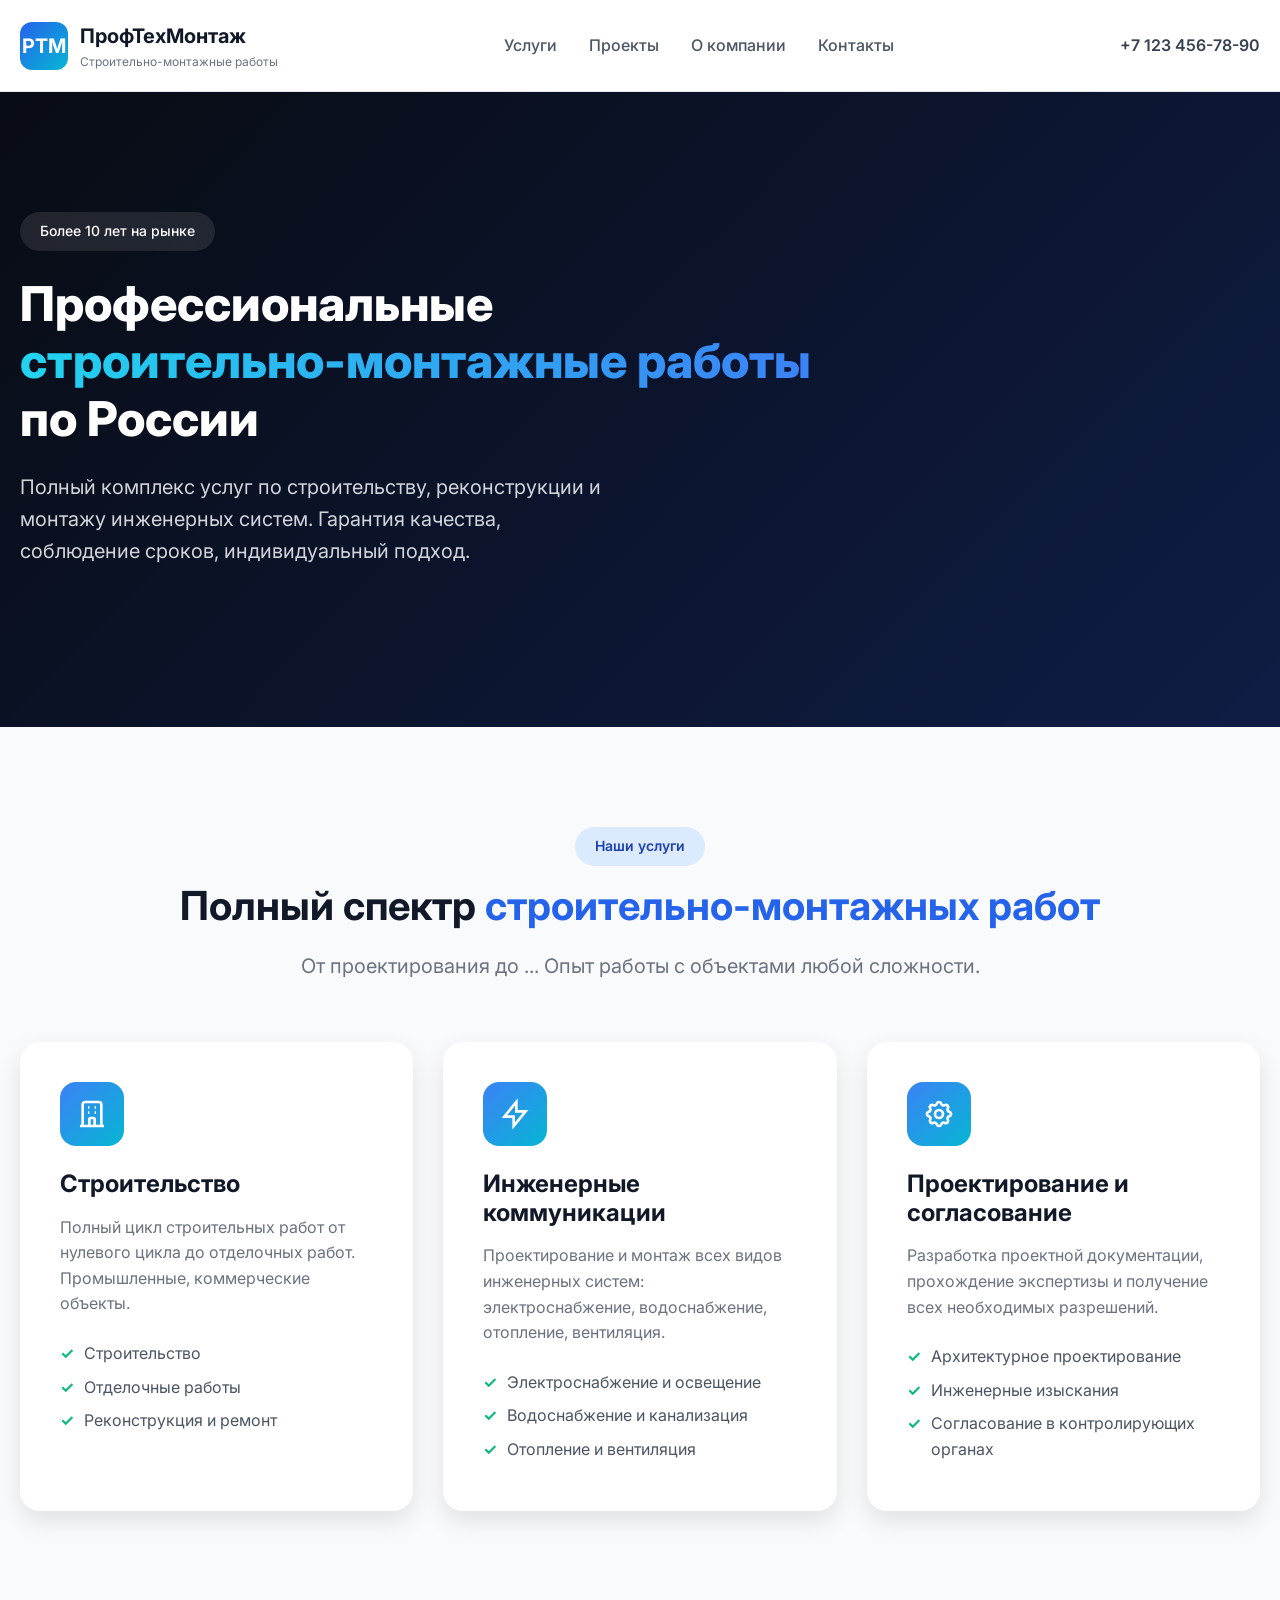
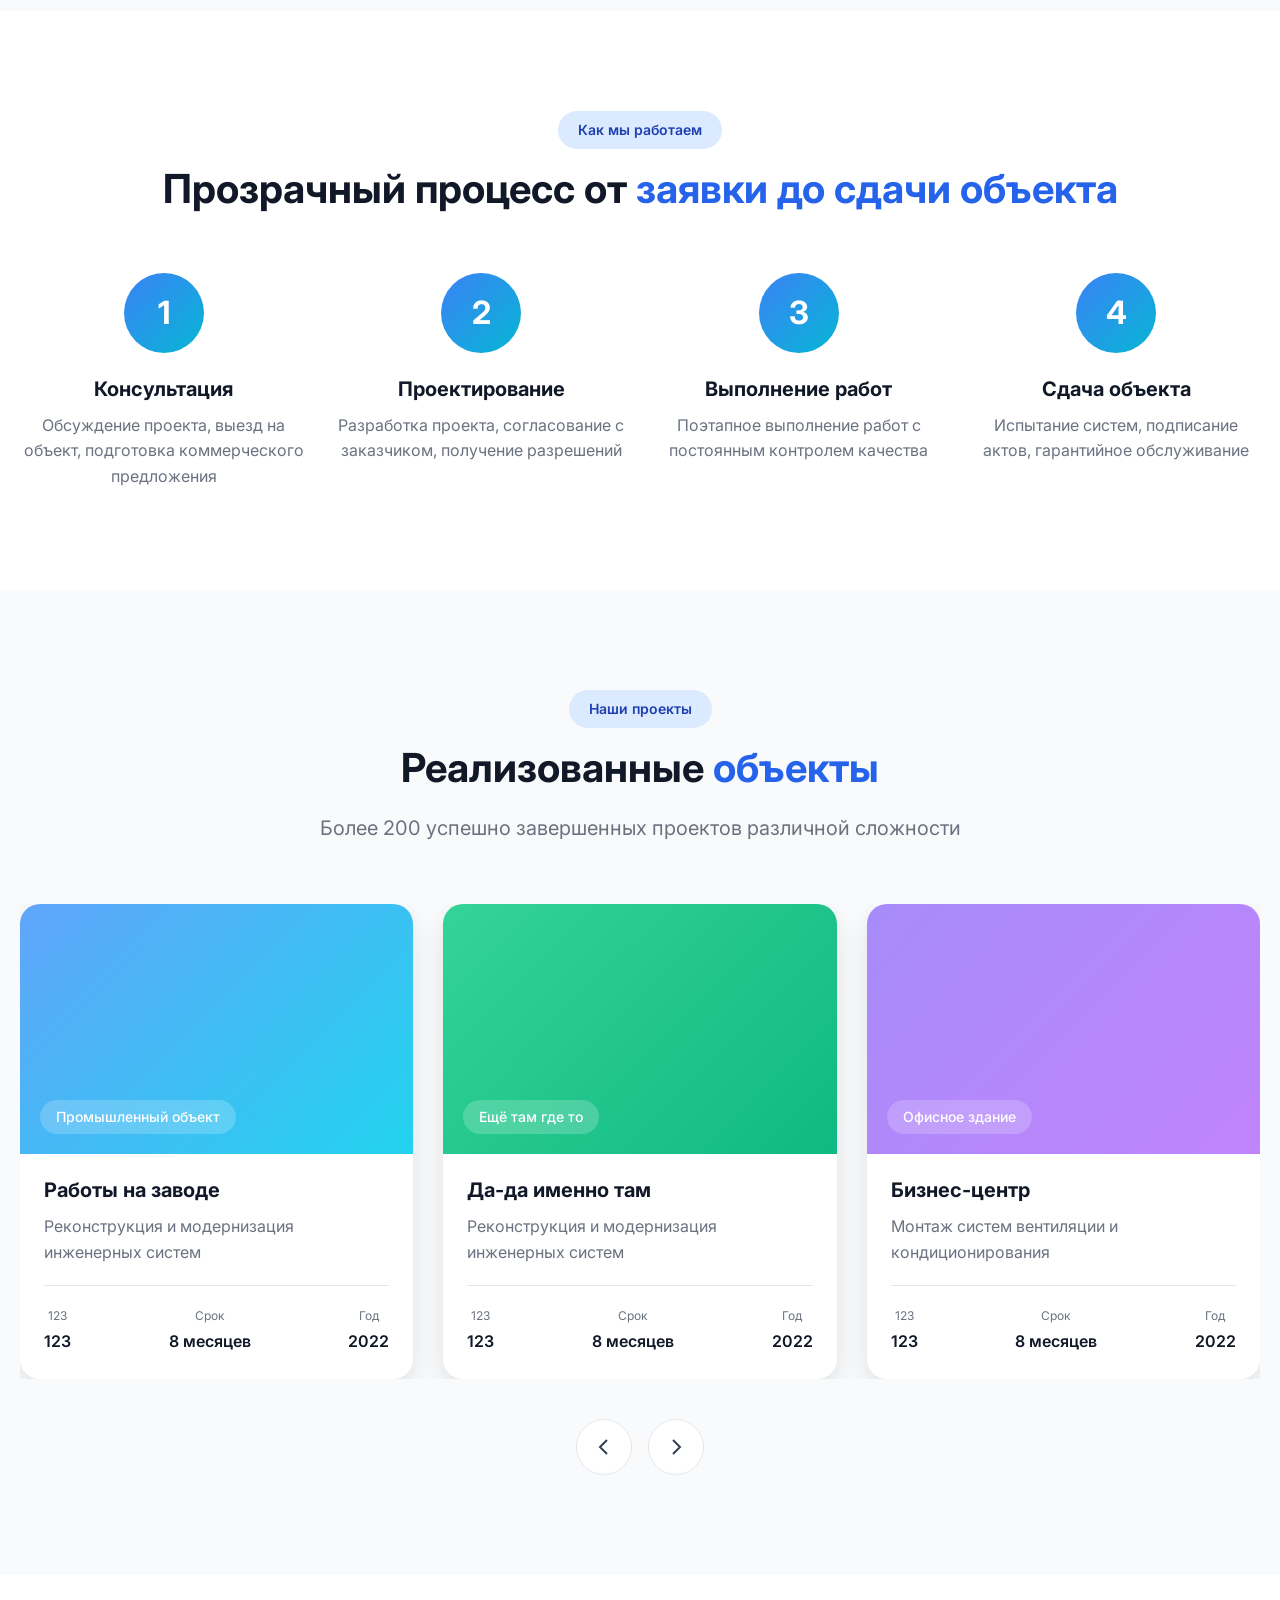
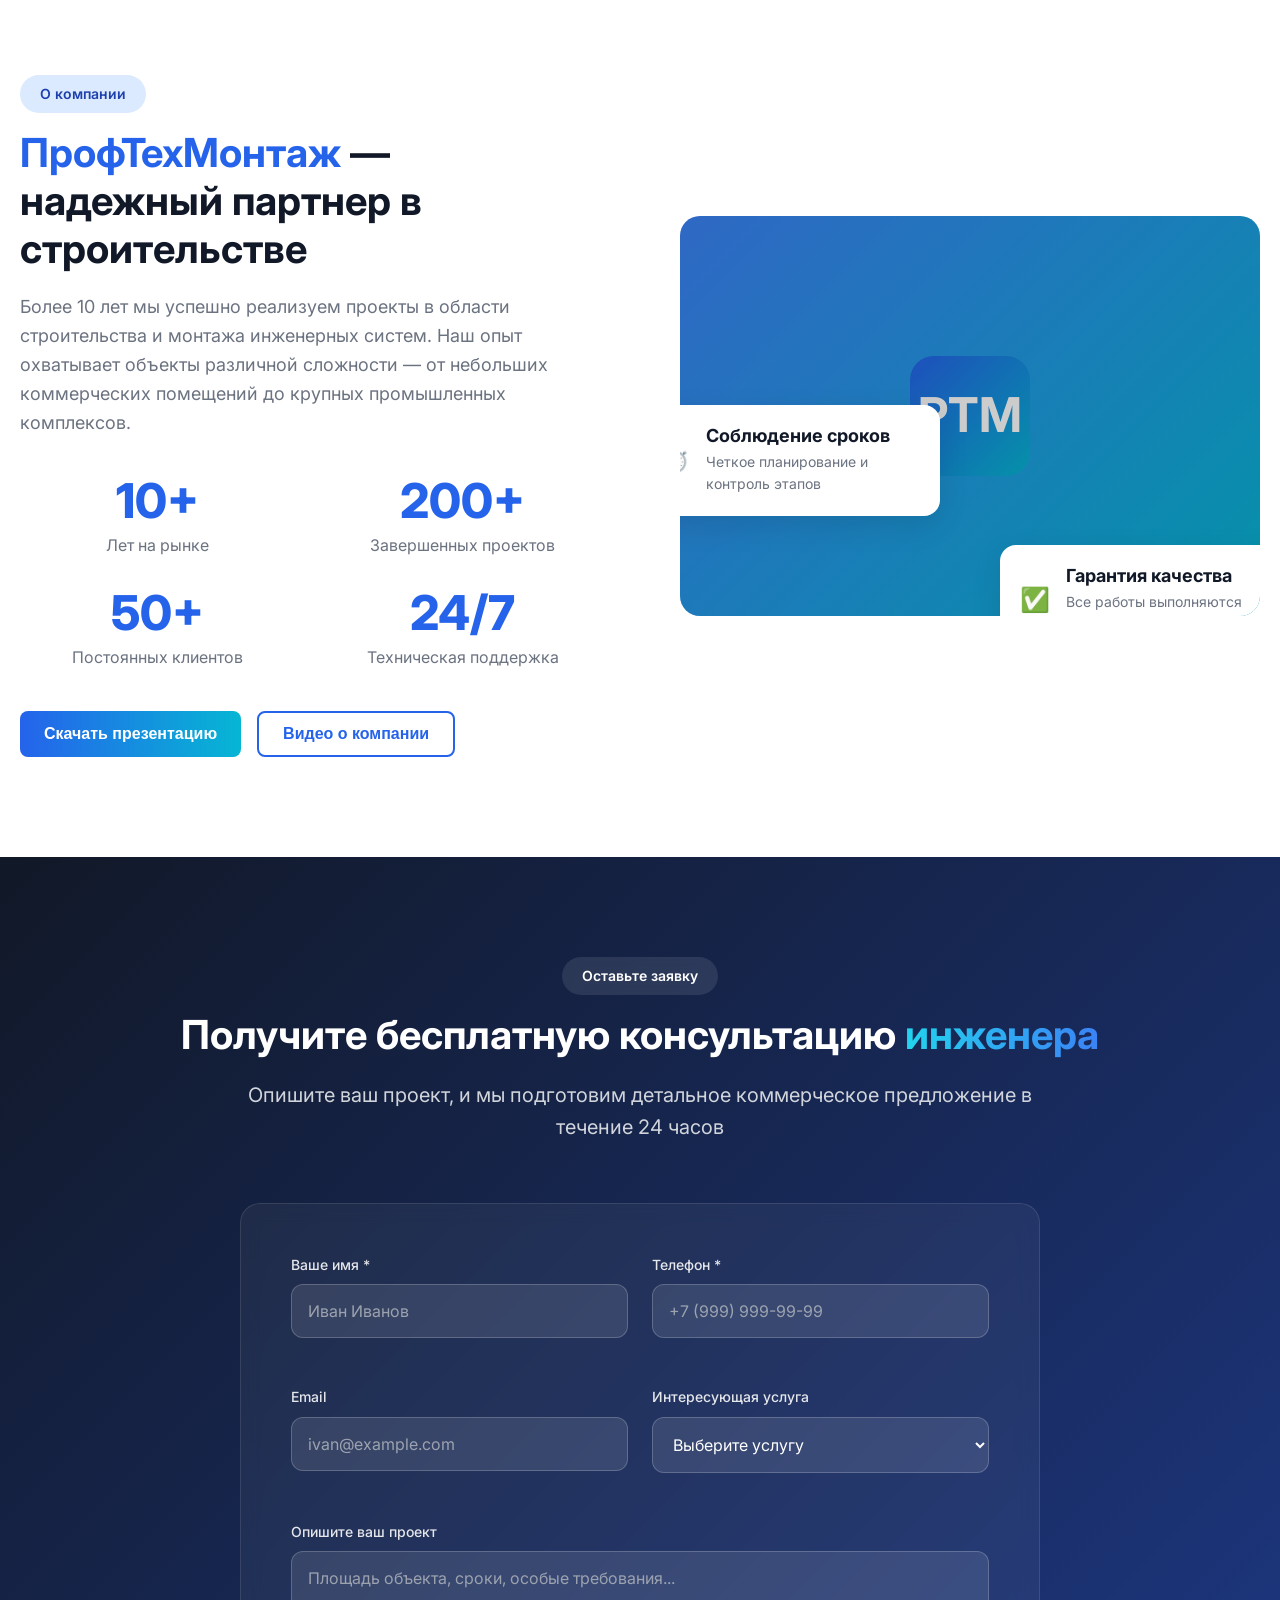
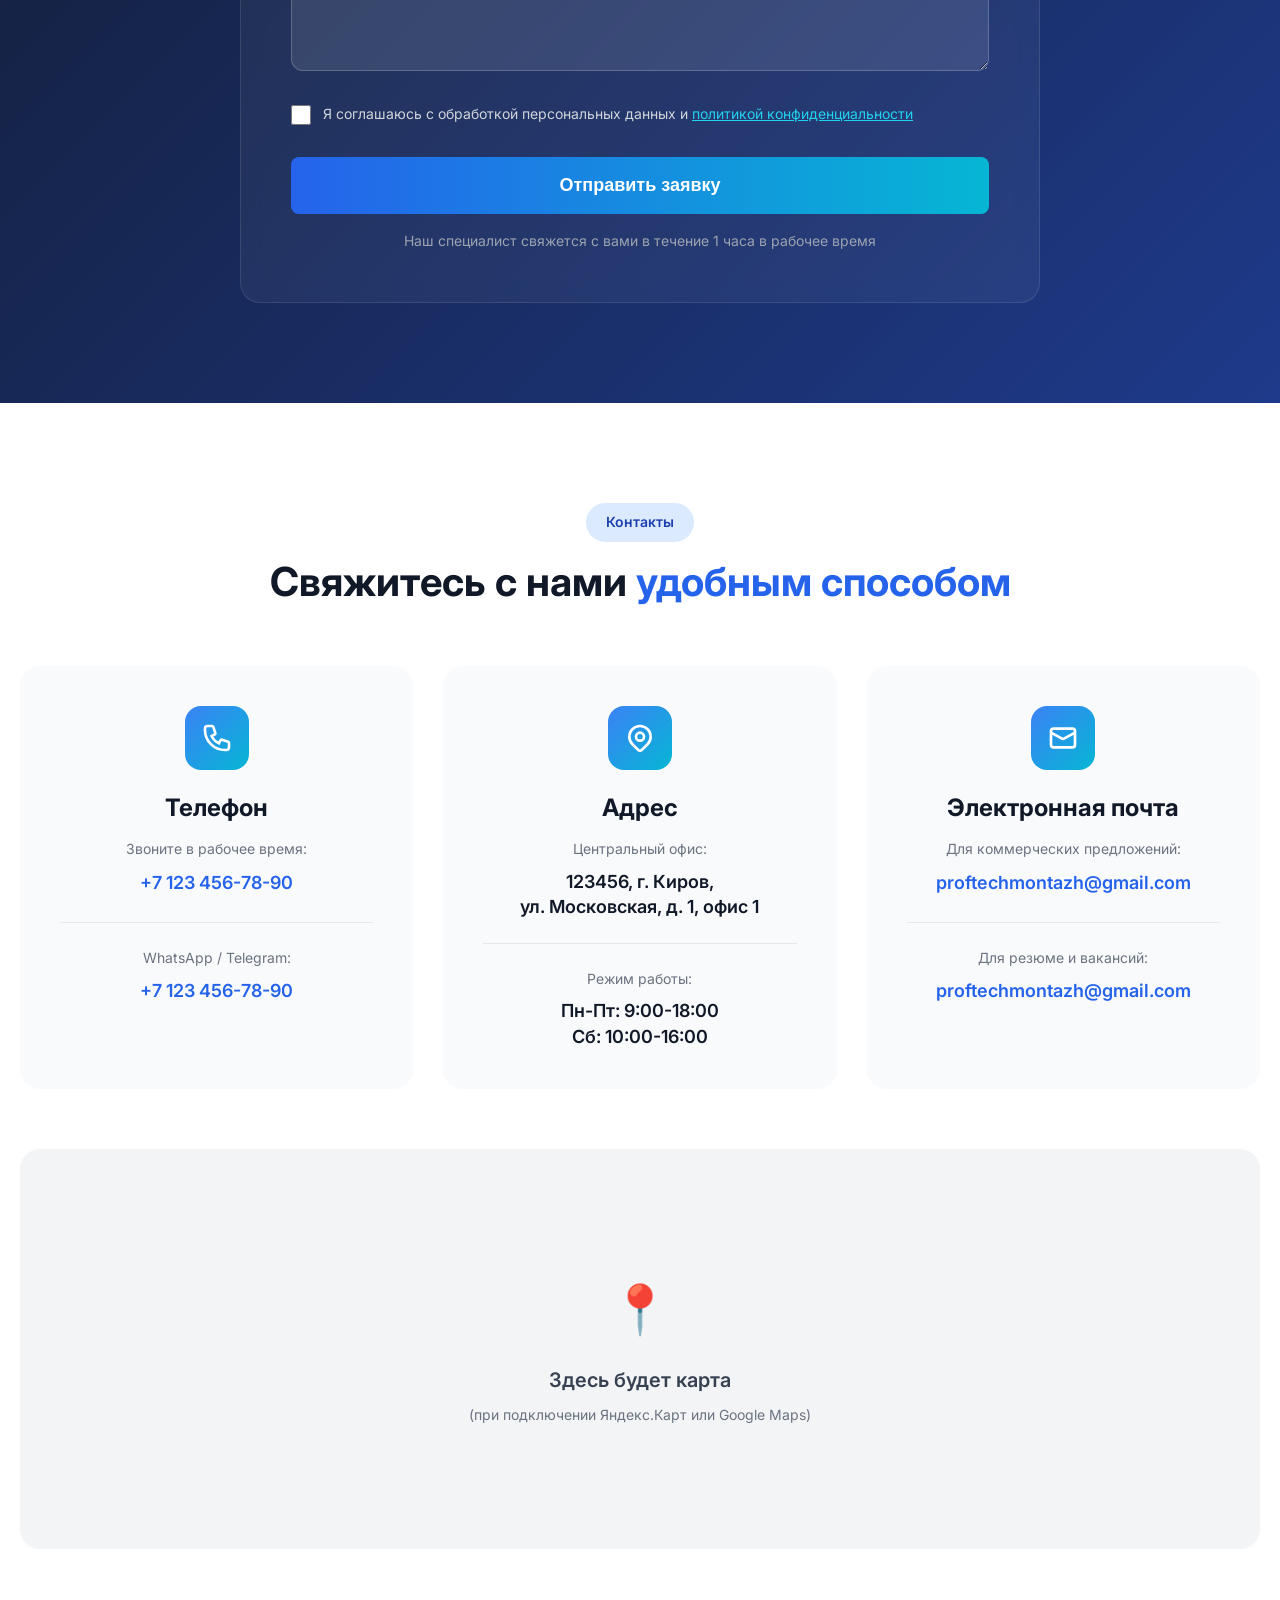
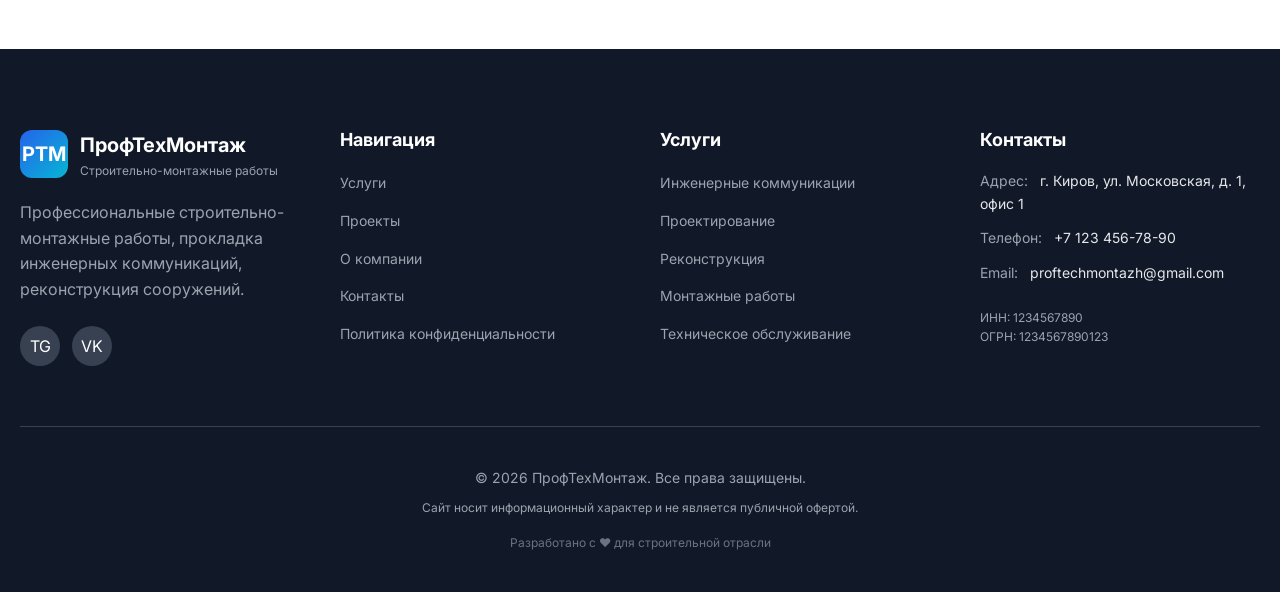
==== index.html @ 85b1b7a3 "Update index.html logo image add" ====
<!DOCTYPE html>
<html lang="ru">
<head>
    <meta charset="UTF-8">
    <meta name="viewport" content="width=device-width, initial-scale=1.0">
    
    <!-- SEO Мета-теги -->
    <title>ПрофТехМонтаж — Строительно-монтажные работы в Кирове | PTM</title>
    <meta name="description" content="ПрофТехМонтаж — профессиональные строительно-монтажные работы, прокладка инженерных коммуникаций, реконструкция зданий. Более 10 лет опыта. Звоните: +7 (495) 123-45-67">
    <meta name="keywords" content="строительство, монтаж, инженерные системы, ремонт, реконструкция, прокладка коммуникаций, ПрофТехМонтаж, PTM">
    <meta name="author" content="ПрофТехМонтаж">
    <meta name="robots" content="index, follow">
    
    <!-- Open Graph (потом добавим) -->
    <!-- <meta property="og:title" content="..."> -->
    
    <!-- Стили и шрифты -->
    <link rel="stylesheet" href="style.css">
    <link rel="preconnect" href="https://fonts.googleapis.com">
    <link rel="preconnect" href="https://fonts.gstatic.com" crossorigin>
    <link href="https://fonts.googleapis.com/css2?family=Inter:wght@300;400;500;600;700;800;900&display=swap" rel="stylesheet">
</head>
<body>
    <!-- ШАПКА САЙТА -->
    <header class="header">
        <div class="container">
            <div class="header-content">
                <a href="#" class="logo">
                    <div class="logo-icon">PTM</div>
                    <div class="logo-text">
                        <div class="logo-title">ПрофТехМонтаж</div>
                        <div class="logo-subtitle">Строительно-монтажные работы</div>
                    </div>
                </a>
                
                <!-- Основная навигация -->
                <nav class="main-nav">
                    <a href="#services" class="nav-link">Услуги</a>
                    <a href="#projects" class="nav-link">Проекты</a>
                    <a href="#about" class="nav-link">О компании</a>
                    <a href="#contacts" class="nav-link">Контакты</a>
                </nav>
                
                <!-- Контакты и кнопка -->
                <div class="header-contacts">
                    <a href="tel:+74951234567" class="phone-link">
                        <span class="phone-number">+7 123 456-78-90</span>
                    </a>
                </div>
                
                <!-- Кнопка мобильного меню -->
                <button class="mobile-menu-toggle" id="mobileMenuToggle">
                    <span></span>
                    <span></span>
                    <span></span>
                </button>
            </div>
            
            <!-- Мобильное меню (скрыто по умолчанию) -->
            <div class="mobile-menu" id="mobileMenu">
                <a href="#services" class="mobile-nav-link">Услуги</a>
                <a href="#projects" class="mobile-nav-link">Проекты</a>
                <a href="#about" class="mobile-nav-link">О компании</a>
                <a href="#contacts" class="mobile-nav-link">Контакты</a>
                <a href="tel:+74951234567" class="mobile-phone-link">+7 123 456-78-90</a>
            </div>
        </div>
    </header>

    <!-- ГЛАВНЫЙ БАННЕР (Герой) -->
    <section class="hero-section">
        <div class="container">
            <div class="hero-content">
                <div class="hero-badge">Более 10 лет на рынке</div>
                <h1 class="hero-title">
                    Профессиональные
                    <span class="text-gradient">строительно-монтажные работы</span>
                    по России
                </h1>
                <p class="hero-description">
                    Полный комплекс услуг по строительству, реконструкции и монтажу инженерных систем. 
                    Гарантия качества, соблюдение сроков, индивидуальный подход.
                </p>
<!--  
                <div class="hero-buttons">
                    <button class="btn btn-primary btn-large">Рассчитать стоимость</button>
                    <button class="btn btn-secondary btn-large">Смотреть проекты</button>
                </div>
-->
            </div>
        </div>
        <div class="hero-overlay"></div>
    </section>

    <!-- СЕКЦИЯ УСЛУГ -->
    <section class="services-section" id="services">
        <div class="container">
            <div class="section-header">
                <div class="section-badge">Наши услуги</div>
                <h2 class="section-title">
                    Полный спектр
                    <span class="text-blue">строительно-монтажных работ</span>
                </h2>
                <p class="section-description">
                    От проектирования до ... Опыт работы с объектами любой сложности.
                </p>
            </div>
            
            <div class="services-grid">
                <!-- Услуга 1 -->
                <div class="service-card">
                    <div class="service-icon">
                        <!-- Иконка -->
                        <svg width="32" height="32" viewBox="0 0 24 24" fill="none" stroke="currentColor" stroke-width="2">
                            <path d="M19 21V5a2 2 0 00-2-2H7a2 2 0 00-2 2v16m14 0h2m-2 0h-5m-9 0H3m2 0h5M9 7h1m-1 4h1m4-4h1m-1 4h1m-5 10v-5a1 1 0 011-1h2a1 1 0 011 1v5m-4 0h4"/>
                        </svg>
                    </div>
                    <h3 class="service-title">Строительство</h3>
                    <p class="service-description">
                        Полный цикл строительных работ от нулевого цикла до отделочных работ. 
                        Промышленные, коммерческие объекты.
                    </p>
                    <ul class="service-features">
                        <li>Строительство</li>
                        <li>Отделочные работы</li>
                        <li>Реконструкция и ремонт</li>
                    </ul>
                </div>
                
                <!-- Услуга 2 -->
                <div class="service-card">
                    <div class="service-icon">
                        <svg width="32" height="32" viewBox="0 0 24 24" fill="none" stroke="currentColor" stroke-width="2">
                            <path d="M13 10V3L4 14h7v7l9-11h-7z"/>
                        </svg>
                    </div>
                    <h3 class="service-title">Инженерные коммуникации</h3>
                    <p class="service-description">
                        Проектирование и монтаж всех видов инженерных систем: электроснабжение, 
                        водоснабжение, отопление, вентиляция.
                    </p>
                    <ul class="service-features">
                        <li>Электроснабжение и освещение</li>
                        <li>Водоснабжение и канализация</li>
                        <li>Отопление и вентиляция</li>
                    </ul>
                </div>
                
                <!-- Услуга 3 -->
                <div class="service-card">
                    <div class="service-icon">
                        <svg width="32" height="32" viewBox="0 0 24 24" fill="none" stroke="currentColor" stroke-width="2">
                            <path d="M10.325 4.317c.426-1.756 2.924-1.756 3.35 0a1.724 1.724 0 002.573 1.066c1.543-.94 3.31.826 2.37 2.37a1.724 1.724 0 001.065 2.572c1.756.426 1.756 2.924 0 3.35a1.724 1.724 0 00-1.066 2.573c.94 1.543-.826 3.31-2.37 2.37a1.724 1.724 0 00-2.572 1.065c-.426 1.756-2.924 1.756-3.35 0a1.724 1.724 0 00-2.573-1.066c-1.543.94-3.31-.826-2.37-2.37a1.724 1.724 0 00-1.065-2.572c-1.756-.426-1.756-2.924 0-3.35a1.724 1.724 0 001.066-2.573c-.94-1.543.826-3.31 2.37-2.37.996.608 2.296.07 2.572-1.065z"/>
                            <path d="M15 12a3 3 0 11-6 0 3 3 0 016 0z"/>
                        </svg>
                    </div>
                    <h3 class="service-title">Проектирование и согласование</h3>
                    <p class="service-description">
                        Разработка проектной документации, прохождение экспертизы и получение 
                        всех необходимых разрешений.
                    </p>
                    <ul class="service-features">
                        <li>Архитектурное проектирование</li>
                        <li>Инженерные изыскания</li>
                        <li>Согласование в контролирующих органах</li>
                    </ul>
                </div>
            </div>
        </div>
    </section>
        <!-- СЕКЦИЯ "КАК МЫ РАБОТАЕМ" -->
    <section class="process-section">
        <div class="container">
            <div class="section-header">
                <div class="section-badge">Как мы работаем</div>
                <h2 class="section-title">
                    Прозрачный процесс от
                    <span class="text-blue">заявки до сдачи объекта</span>
                </h2>
            </div>
            
            <div class="process-steps">
                <!-- Шаг 1 -->
                <div class="process-step">
                    <div class="step-number">1</div>
                    <h3 class="step-title">Консультация</h3>
                    <p class="step-description">Обсуждение проекта, выезд на объект, подготовка коммерческого предложения</p>
                </div>
                
                <!-- Шаг 2 -->
                <div class="process-step">
                    <div class="step-number">2</div>
                    <h3 class="step-title">Проектирование</h3>
                    <p class="step-description">Разработка проекта, согласование с заказчиком, получение разрешений</p>
                </div>
                
                <!-- Шаг 3 -->
                <div class="process-step">
                    <div class="step-number">3</div>
                    <h3 class="step-title">Выполнение работ</h3>
                    <p class="step-description">Поэтапное выполнение работ с постоянным контролем качества</p>
                </div>
                
                <!-- Шаг 4 -->
                <div class="process-step">
                    <div class="step-number">4</div>
                    <h3 class="step-title">Сдача объекта</h3>
                    <p class="step-description">Испытание систем, подписание актов, гарантийное обслуживание</p>
                </div>
            </div>
        </div>
    </section>

        <!-- СЕКЦИЯ ПРОЕКТОВ -->
    <section class="projects-section" id="projects">
        <div class="container">
            <div class="section-header">
                <div class="section-badge">Наши проекты</div>
                <h2 class="section-title">
                    Реализованные
                    <span class="text-blue">объекты</span>
                </h2>
                <p class="section-description">
                    Более 200 успешно завершенных проектов различной сложности
                </p>
            </div>
            
            <div class="projects-slider" id="projectsSlider">
                <div class="slider-container">
                    <!-- Проект 1 -->
                    <div class="project-slide">
                        <div class="project-card">
                            <div class="project-image project-image-1">
                                <span class="project-tag">Промышленный объект</span>
                            </div>
                            <div class="project-content">
                                <h3 class="project-title">Работы на заводе</h3>
                                <p class="project-description">
                                    Реконструкция и модернизация инженерных систем
                                </p>
                                <div class="project-details">
                                    <div class="project-detail">
                                        <div class="detail-label">123</div>
                                        <div class="detail-value">123</div>
                                    </div>
                                    <div class="project-detail">
                                        <div class="detail-label">Срок</div>
                                        <div class="detail-value">8 месяцев</div>
                                    </div>
                                    <div class="project-detail">
                                        <div class="detail-label">Год</div>
                                        <div class="detail-value">2022</div>
                                    </div>
                                </div>
                            </div>
                        </div>
                    </div>
                    
                    <!-- Проект 2 -->
                    <div class="project-slide">
                        <div class="project-card">
                            <div class="project-image project-image-2">
                                <span class="project-tag">Ещё там где то</span>
                            </div>
                            <div class="project-content">
                                <h3 class="project-title">Да-да именно там</h3>
                                <p class="project-description">
                                    Реконструкция и модернизация инженерных систем
                                </p>
                                <div class="project-details">
                                    <div class="project-detail">
                                        <div class="detail-label">123</div>
                                        <div class="detail-value">123</div>
                                    </div>
                                    <div class="project-detail">
                                        <div class="detail-label">Срок</div>
                                        <div class="detail-value">8 месяцев</div>
                                    </div>
                                    <div class="project-detail">
                                        <div class="detail-label">Год</div>
                                        <div class="detail-value">2022</div>
                                    </div>
                                </div>
                            </div>
                        </div>
                    </div>
                    
                    <!-- Проект 3 -->
                    <div class="project-slide">
                        <div class="project-card">
                            <div class="project-image project-image-3">
                                <span class="project-tag">Офисное здание</span>
                            </div>
                            <div class="project-content">
                                <h3 class="project-title">Бизнес-центр</h3>
                                <p class="project-description">
                                    Монтаж систем вентиляции и кондиционирования
                                </p>
                                <div class="project-details">
                                    <div class="project-detail">
                                        <div class="detail-label">123</div>
                                        <div class="detail-value">123</div>
                                    </div>
                                    <div class="project-detail">
                                        <div class="detail-label">Срок</div>
                                        <div class="detail-value">8 месяцев</div>
                                    </div>
                                    <div class="project-detail">
                                        <div class="detail-label">Год</div>
                                        <div class="detail-value">2022</div>
                                    </div>
                                </div>
                            </div>
                        </div>
                    </div>
                    
                    <!-- Проект 4 -->
                    <div class="project-slide">
                        <div class="project-card">
                            <div class="project-image project-image-4">
                                <span class="project-tag">123123213</span>
                            </div>
                            <div class="project-content">
                                <h3 class="project-title">123123123</h3>
                                <p class="project-description">
                                    123123123
                                </p>
                                <div class="project-details">
                                    <div class="project-detail">
                                        <div class="detail-label">123123</div>
                                        <div class="detail-value">123123</div>
                                    </div>
                                    <div class="project-detail">
                                        <div class="detail-label">Срок</div>
                                        <div class="detail-value">8 месяцев</div>
                                    </div>
                                    <div class="project-detail">
                                        <div class="detail-label">Год</div>
                                        <div class="detail-value">2022</div>
                                    </div>
                                </div>
                            </div>
                        </div>
                    </div>
                </div>
            </div>
            
            <!-- Кнопки слайдера -->
            <div class="slider-controls">
                <button class="slider-btn slider-prev" id="sliderPrev">
                    <svg width="24" height="24" viewBox="0 0 24 24" fill="none" stroke="currentColor" stroke-width="2">
                        <path d="M15 19l-7-7 7-7"/>
                    </svg>
                </button>
                <button class="slider-btn slider-next" id="sliderNext">
                    <svg width="24" height="24" viewBox="0 0 24 24" fill="none" stroke="currentColor" stroke-width="2">
                        <path d="M9 5l7 7-7 7"/>
                    </svg>
                </button>
            </div>
        </div>
    </section>

    <!-- СЕКЦИЯ "О КОМПАНИИ" -->
    <section class="about-section" id="about">
        <div class="container">
            <div class="about-content">
                <div class="about-text">
                    <div class="section-badge">О компании</div>
                    <h2 class="section-title">
                        <span class="text-blue">ПрофТехМонтаж</span> —
                        надежный партнер в строительстве
                    </h2>
                    <p class="about-description">
                        Более 10 лет мы успешно реализуем проекты в области строительства и монтажа инженерных систем. 
                        Наш опыт охватывает объекты различной сложности — от небольших коммерческих помещений 
                        до крупных промышленных комплексов.
                    </p>
                    
                    <div class="stats-grid">
                        <div class="stat-item">
                            <div class="stat-number">10+</div>
                            <div class="stat-label">Лет на рынке</div>
                        </div>
                        <div class="stat-item">
                            <div class="stat-number">200+</div>
                            <div class="stat-label">Завершенных проектов</div>
                        </div>
                        <div class="stat-item">
                            <div class="stat-number">50+</div>
                            <div class="stat-label">Постоянных клиентов</div>
                        </div>
                        <div class="stat-item">
                            <div class="stat-number">24/7</div>
                            <div class="stat-label">Техническая поддержка</div>
                        </div>
                    </div>
                    
                    <div class="about-buttons">
                        <button class="btn btn-primary">Скачать презентацию</button>
                        <button class="btn btn-outline">Видео о компании</button>
                    </div>
                </div>
                
                <div class="about-image">
                    <div class="image-placeholder">
                        <div class="logo-icon" style="width: 120px; height: 120px; font-size: 48px; border-radius: 24px; margin: 0 auto;">
                            PTM
                        </div>
                    <div class="feature-card">
                        <div class="feature-icon">✅</div>
                        <div class="feature-content">
                            <h4 class="feature-title">Гарантия качества</h4>
                            <p class="feature-text">Все работы выполняются согласно ГОСТ</p>
                        </div>
                    </div>
                    <div class="feature-card">
                        <div class="feature-icon">⏱️</div>
                        <div class="feature-content">
                            <h4 class="feature-title">Соблюдение сроков</h4>
                            <p class="feature-text">Четкое планирование и контроль этапов</p>
                        </div>
                    </div>
                </div>
            </div>
        </div>
    </section>
        <!-- СЕКЦИЯ ЗАЯВКИ -->
    <section class="request-section">
        <div class="container">
            <div class="section-header section-header-light">
                <div class="section-badge section-badge-light">Оставьте заявку</div>
                <h2 class="section-title section-title-light">
                    Получите бесплатную консультацию
                    <span class="text-gradient">инженера</span>
                </h2>
                <p class="section-description section-description-light">
                    Опишите ваш проект, и мы подготовим детальное коммерческое предложение в течение 24 часов
                </p>
            </div>
            
            <div class="request-form-container">
                <form class="request-form" id="requestForm">
                    <div class="form-row">
                        <div class="form-group">
                            <label for="name" class="form-label">Ваше имя *</label>
                            <input type="text" id="name" name="name" class="form-input" placeholder="Иван Иванов" required>
                        </div>
                        <div class="form-group">
                            <label for="phone" class="form-label">Телефон *</label>
                            <input type="tel" id="phone" name="phone" class="form-input" placeholder="+7 (999) 999-99-99" required>
                        </div>
                    </div>
                    
                    <div class="form-row">
                        <div class="form-group">
                            <label for="email" class="form-label">Email</label>
                            <input type="email" id="email" name="email" class="form-input" placeholder="ivan@example.com">
                        </div>
                        <div class="form-group">
                            <label for="service" class="form-label">Интересующая услуга</label>
                            <select id="service" name="service" class="form-input">
                                <option value="">Выберите услугу</option>
                                <option value="engineering">Инженерные коммуникации</option>
                                <option value="design">Проектирование</option>
                                <option value="reconstruction">Реконструкция</option>
                                <option value="other">Другое</option>
                            </select>
                        </div>
                    </div>
                    
                    <div class="form-group">
                        <label for="message" class="form-label">Опишите ваш проект</label>
                        <textarea id="message" name="message" class="form-input textarea" rows="4" placeholder="Площадь объекта, сроки, особые требования..."></textarea>
                    </div>
                    
                    <div class="form-checkbox">
                        <input type="checkbox" id="agreement" name="agreement" class="checkbox-input" required>
                        <label for="agreement" class="checkbox-label">
                            Я соглашаюсь с обработкой персональных данных и 
                            <a href="privacy.html" class="privacy-link">политикой конфиденциальности</a>
                        </label>
                    </div>
                    
                    <button type="submit" class="btn btn-primary btn-submit">
                        Отправить заявку
                    </button>
                    
                    <p class="form-note">
                        Наш специалист свяжется с вами в течение 1 часа в рабочее время
                    </p>
                </form>
            </div>
        </div>
    </section>

    <!-- СЕКЦИЯ КОНТАКТОВ -->
    <section class="contacts-section" id="contacts">
        <div class="container">
            <div class="section-header">
                <div class="section-badge">Контакты</div>
                <h2 class="section-title">
                    Свяжитесь с нами
                    <span class="text-blue">удобным способом</span>
                </h2>
            </div>
            
            <div class="contacts-grid">
                <!-- Контакт 1 -->
                <div class="contact-card">
                    <div class="contact-icon">
                        <svg width="32" height="32" viewBox="0 0 24 24" fill="none" stroke="currentColor" stroke-width="2">
                            <path d="M3 5a2 2 0 012-2h3.28a1 1 0 01.948.684l1.498 4.493a1 1 0 01-.502 1.21l-2.257 1.13a11.042 11.042 0 005.516 5.516l1.13-2.257a1 1 0 011.21-.502l4.493 1.498a1 1 0 01.684.949V19a2 2 0 01-2 2h-1C9.716 21 3 14.284 3 6V5z"/>
                        </svg>
                    </div>
                    <h3 class="contact-title">Телефон</h3>
                    <p class="contact-description">Звоните в рабочее время:</p>
                    <a href="tel:+74951234567" class="contact-link">+7 123 456-78-90</a>
                    <div class="contact-divider"></div>
                    <p class="contact-description">WhatsApp / Telegram:</p>
                    <a href="https://wa.me/74951234567" class="contact-link">+7 123 456-78-90</a>
                </div>
                
                <!-- Контакт 2 -->
                <div class="contact-card">
                    <div class="contact-icon">
                        <svg width="32" height="32" viewBox="0 0 24 24" fill="none" stroke="currentColor" stroke-width="2">
                            <path d="M17.657 16.657L13.414 20.9a1.998 1.998 0 01-2.827 0l-4.244-4.243a8 8 0 1111.314 0z"/>
                            <path d="M15 11a3 3 0 11-6 0 3 3 0 016 0z"/>
                        </svg>
                    </div>
                    <h3 class="contact-title">Адрес</h3>
                    <p class="contact-description">Центральный офис:</p>
                    <address class="contact-address">
                        123456, г. Киров,<br>
                        ул. Московская, д. 1, офис 1
                    </address>
                    <div class="contact-divider"></div>
                    <p class="contact-description">Режим работы:</p>
                    <p class="contact-schedule">
                        Пн-Пт: 9:00-18:00<br>
                        Сб: 10:00-16:00
                    </p>
                </div>
                
                <!-- Контакт 3 -->
                <div class="contact-card">
                    <div class="contact-icon">
                        <svg width="32" height="32" viewBox="0 0 24 24" fill="none" stroke="currentColor" stroke-width="2">
                            <path d="M3 8l7.89 4.26a2 2 0 002.22 0L21 8M5 19h14a2 2 0 002-2V7a2 2 0 00-2-2H5a2 2 0 00-2 2v10a2 2 0 002 2z"/>
                        </svg>
                    </div>
                    <h3 class="contact-title">Электронная почта</h3>
                    <p class="contact-description">Для коммерческих предложений:</p>
                    <a href="mailto:info@proftechmontazh.ru" class="contact-link">proftechmontazh@gmail.com</a>
                    <div class="contact-divider"></div>
                    <p class="contact-description">Для резюме и вакансий:</p>
                    <a href="mailto:hr@proftechmontazh.ru" class="contact-link">proftechmontazh@gmail.com</a>
                </div>
            </div>
            
            <!-- Карта (заглушка) -->
            <div class="map-container">
                <div class="map-placeholder">
                    <div class="map-icon">📍</div>
                    <p class="map-text">Здесь будет карта</p>
                    <p class="map-note">(при подключении Яндекс.Карт или Google Maps)</p>
                </div>
            </div>
        </div>
    </section>

    <!-- ФУТЕР -->
    <footer class="footer">
        <div class="container">
            <div class="footer-content">
                <!-- Лого и описание -->
                <div class="footer-column">
                    <div class="footer-logo">
                        <div class="footer-logo-icon">PTM</div>
                        <div class="footer-logo-text">
                            <div class="footer-logo-title">ПрофТехМонтаж</div>
                            <div class="footer-logo-subtitle">Строительно-монтажные работы</div>
                        </div>
                    </div>
                    <p class="footer-description">
                        Профессиональные строительно-монтажные работы, прокладка инженерных коммуникаций, 
                        реконструкция сооружений.
                    </p>
                    <div class="social-links">
                        <a href="#" class="social-link" aria-label="Telegram">TG</a>
                        <a href="#" class="social-link" aria-label="Vkontakte">VK</a>
                    </div>
                </div>
                
                <!-- Навигация -->
                <div class="footer-column">
                    <h3 class="footer-title">Навигация</h3>
                    <ul class="footer-links">
                        <li><a href="#services">Услуги</a></li>
                        <li><a href="#projects">Проекты</a></li>
                        <li><a href="#about">О компании</a></li>
                        <li><a href="#contacts">Контакты</a></li>
                        <li><a href="privacy.html">Политика конфиденциальности</a></li>
                    </ul>
                </div>
                
                <!-- Услуги -->
                <div class="footer-column">
                    <h3 class="footer-title">Услуги</h3>
                    <ul class="footer-links">
                        <li><a href="#">Инженерные коммуникации</a></li>
                        <li><a href="#">Проектирование</a></li>
                        <li><a href="#">Реконструкция</a></li>
                        <li><a href="#">Монтажные работы</a></li>
                        <li><a href="#">Техническое обслуживание</a></li>
                    </ul>
                </div>
                
                <!-- Контакты -->
                <div class="footer-column">
                    <h3 class="footer-title">Контакты</h3>
                    <div class="footer-contacts">
                        <div class="footer-contact">
                            <span class="contact-label">Адрес:</span>
                            <span class="contact-value">г. Киров, ул. Московская, д. 1, офис 1</span>
                        </div>
                        <div class="footer-contact">
                            <span class="contact-label">Телефон:</span>
                            <a href="tel:+74951234567" class="contact-value">+7 123 456-78-90</a>
                        </div>
                        <div class="footer-contact">
                            <span class="contact-label">Email:</span>
                            <a href="mailto:info@proftechmontazh.ru" class="contact-value">proftechmontazh@gmail.com</a>
                        </div>
                    </div>
                    <div class="footer-legal">
                        <p>ИНН: 1234567890</p>
                        <p>ОГРН: 1234567890123</p>
                    </div>
                </div>
            </div>
            
            <!-- Копирайт -->
            <div class="copyright">
                <p>
                    © <span id="currentYear">2024</span> ПрофТехМонтаж. Все права защищены.
                    <span class="copyright-note">
                        Сайт носит информационный характер и не является публичной офертой.
                    </span>
                </p>
                <p class="developer-note">
                    Разработано с ❤️ для строительной отрасли
                </p>
            </div>
        </div>
    </footer>

    <!-- КНОПКА "НАВЕРХ" -->
    <button id="scrollToTop" class="scroll-top" aria-label="Наверх">
        <svg width="24" height="24" viewBox="0 0 24 24" fill="none" stroke="currentColor" stroke-width="2">
            <path d="M5 10l7-7m0 0l7 7m-7-7v18"/>
        </svg>
    </button>

    <!-- JavaScript -->
    <script src="script.js"></script>
</body>

</html>
---- style.css ----
/* ===== RESET & BASE STYLES ===== */
* {
    margin: 0;
    padding: 0;
    box-sizing: border-box;
}

html {
    scroll-behavior: smooth;
}

body {
    font-family: 'Inter', sans-serif;
    line-height: 1.6;
    color: #333;
    overflow-x: hidden;
}

.container {
    max-width: 1280px;
    margin: 0 auto;
    padding: 0 20px;
}

/* ===== ТИПОГРАФИЯ ===== */
h1, h2, h3, h4, h5, h6 {
    font-weight: 700;
    line-height: 1.2;
}

.text-gradient {
    background: linear-gradient(90deg, #22d3ee, #3b82f6);
    -webkit-background-clip: text;
    -webkit-text-fill-color: transparent;
    background-clip: text;
}

.text-blue {
    color: #2563eb;
}

/* ===== HEADER ===== */
.header {
    position: sticky;
    top: 0;
    background: white;
    border-bottom: 1px solid #e5e7eb;
    z-index: 1000;
    padding: 20px 0;
}

.header-content {
    display: flex;
    justify-content: space-between;
    align-items: center;
    gap: 30px;
}

.logo {
    display: flex;
    align-items: center;
    gap: 12px;
    text-decoration: none;
    color: inherit;
}

.logo-icon {
    width: 48px;
    height: 48px;
    background: linear-gradient(135deg, #2563eb, #06b6d4);
    border-radius: 12px;
    display: flex;
    align-items: center;
    justify-content: center;
    color: white;
    font-weight: bold;
    font-size: 20px;
    flex-shrink: 0;
}

.logo-text {
    display: flex;
    flex-direction: column;
}

.logo-title {
    font-size: 20px;
    font-weight: 700;
    color: #111827;
}

.logo-subtitle {
    font-size: 12px;
    color: #6b7280;
}

.main-nav {
    display: flex;
    gap: 32px;
    margin: 0 auto;
}

.nav-link {
    color: #4b5563;
    text-decoration: none;
    font-weight: 500;
    font-size: 16px;
    transition: color 0.3s;
}

.nav-link:hover {
    color: #2563eb;
}

.header-contacts {
    display: flex;
    align-items: center;
    gap: 20px;
}

.phone-link {
    display: flex;
    align-items: center;
    gap: 8px;
    text-decoration: none;
    color: #374151;
    font-weight: 600;
}

.phone-icon {
    font-size: 20px;
}

.btn {
    display: inline-block;
    padding: 12px 24px;
    border-radius: 8px;
    font-weight: 600;
    text-decoration: none;
    border: none;
    cursor: pointer;
    font-size: 16px;
    transition: all 0.3s;
}

.btn-primary {
    background: linear-gradient(90deg, #2563eb, #06b6d4);
    color: white;
}

.btn-primary:hover {
    transform: translateY(-2px);
    box-shadow: 0 10px 20px rgba(37, 99, 235, 0.2);
}

.btn-secondary {
    background: rgba(255, 255, 255, 0.1);
    color: white;
    border: 1px solid rgba(255, 255, 255, 0.2);
}

.mobile-menu-toggle {
    display: none;
    flex-direction: column;
    gap: 4px;
    background: none;
    border: none;
    cursor: pointer;
    padding: 8px;
}

.mobile-menu-toggle span {
    display: block;
    width: 24px;
    height: 2px;
    background: #374151;
    border-radius: 2px;
}

.mobile-menu {
    display: none;
    flex-direction: column;
    gap: 16px;
    padding: 20px 0;
    border-top: 1px solid #e5e7eb;
}

.mobile-nav-link {
    color: #4b5563;
    text-decoration: none;
    font-weight: 500;
    font-size: 16px;
    padding: 8px 0;
}

/* ===== HERO SECTION ===== */
.hero-section {
    background: linear-gradient(135deg, #111827, #1e3a8a);
    color: white;
    padding: 120px 0;
    position: relative;
    overflow: hidden;
}

.hero-overlay {
    position: absolute;
    top: 0;
    left: 0;
    right: 0;
    bottom: 0;
    background: rgba(0, 0, 0, 0.5);
    z-index: 1;
}

.hero-content {
    position: relative;
    z-index: 2;
    max-width: 800px;
}

.hero-badge {
    display: inline-block;
    background: rgba(255, 255, 255, 0.1);
    backdrop-filter: blur(10px);
    padding: 8px 20px;
    border-radius: 100px;
    margin-bottom: 24px;
    font-size: 14px;
    font-weight: 500;
}

.hero-title {
    font-size: 48px;
    font-weight: 800;
    margin-bottom: 24px;
    line-height: 1.2;
}

.hero-description {
    font-size: 20px;
    color: #d1d5db;
    margin-bottom: 40px;
    max-width: 600px;
}

.hero-buttons {
    display: flex;
    gap: 16px;
    flex-wrap: wrap;
}

.btn-large {
    padding: 16px 32px;
    font-size: 18px;
}

/* ===== SERVICES SECTION ===== */
.services-section {
    padding: 100px 0;
    background: #f9fafb;
}

.section-header {
    text-align: center;
    margin-bottom: 60px;
}

.section-badge {
    display: inline-block;
    background: #dbeafe;
    color: #1e40af;
    padding: 8px 20px;
    border-radius: 100px;
    margin-bottom: 16px;
    font-weight: 600;
    font-size: 14px;
}

.section-title {
    font-size: 40px;
    color: #111827;
    margin-bottom: 20px;
}

.section-description {
    font-size: 20px;
    color: #6b7280;
    max-width: 800px;
    margin: 0 auto;
}

.services-grid {
    display: grid;
    grid-template-columns: repeat(3, 1fr);
    gap: 30px;
}

.service-card {
    background: white;
    border-radius: 20px;
    padding: 40px;
    box-shadow: 0 10px 25px rgba(0, 0, 0, 0.1);
    transition: all 0.3s;
}

.service-card:hover {
    transform: translateY(-10px);
    box-shadow: 0 20px 40px rgba(0, 0, 0, 0.15);
}

.service-icon {
    width: 64px;
    height: 64px;
    background: linear-gradient(135deg, #3b82f6, #06b6d4);
    border-radius: 16px;
    display: flex;
    align-items: center;
    justify-content: center;
    margin-bottom: 24px;
}

.service-icon svg {
    color: white;
}

.service-title {
    font-size: 24px;
    color: #111827;
    margin-bottom: 16px;
}

.service-description {
    color: #6b7280;
    margin-bottom: 24px;
    line-height: 1.6;
}

.service-features {
    list-style: none;
}

.service-features li {
    position: relative;
    padding-left: 24px;
    margin-bottom: 8px;
    color: #4b5563;
}

.service-features li:before {
    content: "✓";
    position: absolute;
    left: 0;
    color: #10b981;
    font-weight: bold;
}

/* ===== PROCESS SECTION ===== */
.process-section {
    padding: 100px 0;
    background: white;
}

.process-steps {
    display: grid;
    grid-template-columns: repeat(4, 1fr);
    gap: 30px;
}

.process-step {
    text-align: center;
}

.step-number {
    width: 80px;
    height: 80px;
    background: linear-gradient(135deg, #3b82f6, #06b6d4);
    color: white;
    border-radius: 50%;
    display: flex;
    align-items: center;
    justify-content: center;
    font-size: 32px;
    font-weight: 700;
    margin: 0 auto 24px;
}

.step-title {
    font-size: 20px;
    color: #111827;
    margin-bottom: 12px;
}

.step-description {
    color: #6b7280;
    line-height: 1.6;
}

/* ===== PROJECTS SECTION ===== */
.projects-section {
    padding: 100px 0;
    background: #f9fafb;
}

.projects-slider {
    position: relative;
    overflow: hidden;
}

.slider-container {
    display: flex;
    transition: transform 0.5s ease;
    gap: 30px;
}

.project-slide {
    flex: 0 0 calc(33.333% - 20px);
    min-width: 0;
}

.project-card {
    background: white;
    border-radius: 20px;
    overflow: hidden;
    box-shadow: 0 10px 25px rgba(0, 0, 0, 0.1);
    transition: all 0.3s;
    height: 100%;
}

.project-card:hover {
    transform: translateY(-5px);
    box-shadow: 0 20px 40px rgba(0, 0, 0, 0.15);
}

.project-image {
    height: 250px;
    background: linear-gradient(135deg, #60a5fa, #22d3ee);
    position: relative;
}

.project-image-2 {
    background: linear-gradient(135deg, #34d399, #10b981);
}

.project-image-3 {
    background: linear-gradient(135deg, #a78bfa, #c084fc);
}

.project-image-4 {
    background: linear-gradient(135deg, #f59e0b, #d97706);
}

.project-tag {
    position: absolute;
    bottom: 20px;
    left: 20px;
    background: rgba(255, 255, 255, 0.2);
    backdrop-filter: blur(10px);
    color: white;
    padding: 6px 16px;
    border-radius: 100px;
    font-size: 14px;
    font-weight: 500;
}

.project-content {
    padding: 24px;
}

.project-title {
    font-size: 20px;
    color: #111827;
    margin-bottom: 12px;
}

.project-description {
    color: #6b7280;
    margin-bottom: 20px;
    line-height: 1.6;
}

.project-details {
    display: flex;
    justify-content: space-between;
    padding-top: 20px;
    border-top: 1px solid #e5e7eb;
}

.project-detail {
    text-align: center;
}

.detail-label {
    font-size: 12px;
    color: #6b7280;
    margin-bottom: 4px;
}

.detail-value {
    font-size: 16px;
    font-weight: 600;
    color: #111827;
}

.slider-controls {
    display: flex;
    justify-content: center;
    gap: 16px;
    margin-top: 40px;
}

.slider-btn {
    width: 56px;
    height: 56px;
    border-radius: 50%;
    background: white;
    border: 1px solid #e5e7eb;
    display: flex;
    align-items: center;
    justify-content: center;
    cursor: pointer;
    transition: all 0.3s;
}

.slider-btn:hover {
    background: #f9fafb;
    border-color: #2563eb;
}

.slider-btn svg {
    color: #374151;
}

/* ===== ABOUT SECTION ===== */
.about-section {
    padding: 100px 0;
    background: white;
}

.about-content {
    display: grid;
    grid-template-columns: 1fr 1fr;
    gap: 80px;
    align-items: center;
}

.about-description {
    font-size: 18px;
    color: #6b7280;
    margin-bottom: 40px;
    line-height: 1.6;
}

.stats-grid {
    display: grid;
    grid-template-columns: repeat(2, 1fr);
    gap: 30px;
    margin-bottom: 40px;
}

.stat-item {
    text-align: center;
}

.stat-number {
    font-size: 48px;
    font-weight: 800;
    color: #2563eb;
    margin-bottom: 8px;
    line-height: 1;
}

.stat-label {
    font-size: 16px;
    color: #6b7280;
}

.about-buttons {
    display: flex;
    gap: 16px;
    flex-wrap: wrap;
}

.btn-outline {
    background: transparent;
    color: #2563eb;
    border: 2px solid #2563eb;
}

.btn-outline:hover {
    background: #2563eb;
    color: white;
}

.about-image {
    position: relative;
}

.image-placeholder {
    height: 400px;
    background: linear-gradient(135deg, #3b82f6, #06b6d4);
    border-radius: 20px;
    display: flex;
    align-items: center;
    justify-content: center;
    color: white;
    font-size: 20px;
    position: relative;
    overflow: hidden;
}

.image-placeholder:before {
    content: '';
    position: absolute;
    top: 0;
    left: 0;
    right: 0;
    bottom: 0;
    background: rgba(0, 0, 0, 0.2);
}

.placeholder-text {
    position: relative;
    z-index: 1;
}

.feature-card {
    position: absolute;
    background: white;
    border-radius: 16px;
    padding: 20px;
    box-shadow: 0 10px 30px rgba(0, 0, 0, 0.1);
    display: flex;
    align-items: center;
    gap: 16px;
    max-width: 300px;
}

.feature-card:nth-child(2) {
    bottom: -40px;
    right: -40px;
}

.feature-card:nth-child(3) {
    bottom: 100px;
    left: -40px;
}

.feature-icon {
    font-size: 24px;
    flex-shrink: 0;
}

.feature-content {
    flex: 1;
}

.feature-title {
    font-size: 18px;
    color: #111827;
    margin-bottom: 4px;
}

.feature-text {
    font-size: 14px;
    color: #6b7280;
}

/* ===== REQUEST SECTION ===== */
.request-section {
    padding: 100px 0;
    background: linear-gradient(135deg, #111827, #1e3a8a);
    color: white;
}

.section-header-light {
    text-align: center;
    margin-bottom: 60px;
}

.section-badge-light {
    background: rgba(255, 255, 255, 0.1);
    color: white;
    backdrop-filter: blur(10px);
}

.section-title-light {
    color: white;
}

.section-description-light {
    color: #d1d5db;
}

.request-form-container {
    max-width: 800px;
    margin: 0 auto;
}

.request-form {
    background: rgba(255, 255, 255, 0.05);
    backdrop-filter: blur(10px);
    border-radius: 20px;
    padding: 50px;
    border: 1px solid rgba(255, 255, 255, 0.1);
}

.form-row {
    display: grid;
    grid-template-columns: 1fr 1fr;
    gap: 24px;
    margin-bottom: 24px;
}

.form-group {
    margin-bottom: 24px;
}

.form-label {
    display: block;
    margin-bottom: 8px;
    color: #e5e7eb;
    font-weight: 500;
    font-size: 14px;
}

.form-input {
    width: 100%;
    padding: 16px;
    background: rgba(255, 255, 255, 0.1);
    border: 1px solid rgba(255, 255, 255, 0.2);
    border-radius: 12px;
    color: white;
    font-size: 16px;
    transition: all 0.3s;
    font-family: 'Inter', sans-serif;
}

.form-input:focus {
    outline: none;
    border-color: #06b6d4;
    box-shadow: 0 0 0 3px rgba(6, 182, 212, 0.1);
}

.form-input::placeholder {
    color: #9ca3af;
}

textarea.form-input {
    min-height: 120px;
    resize: vertical;
}

.form-checkbox {
    display: flex;
    align-items: flex-start;
    gap: 12px;
    margin-bottom: 32px;
}

.checkbox-input {
    width: 20px;
    height: 20px;
    margin-top: 2px;
    accent-color: #06b6d4;
}

.checkbox-label {
    font-size: 14px;
    color: #d1d5db;
    line-height: 1.5;
}

.privacy-link {
    color: #22d3ee;
    text-decoration: underline;
}

.privacy-link:hover {
    color: #06b6d4;
}

.btn-submit {
    width: 100%;
    padding: 18px;
    font-size: 18px;
    margin-bottom: 16px;
}

.form-note {
    text-align: center;
    color: #9ca3af;
    font-size: 14px;
}

/* ===== CONTACTS SECTION ===== */
.contacts-section {
    padding: 100px 0;
    background: white;
}

.contacts-grid {
    display: grid;
    grid-template-columns: repeat(3, 1fr);
    gap: 30px;
    margin-bottom: 60px;
}

.contact-card {
    background: #f9fafb;
    border-radius: 20px;
    padding: 40px;
    text-align: center;
}

.contact-icon {
    width: 64px;
    height: 64px;
    background: linear-gradient(135deg, #3b82f6, #06b6d4);
    border-radius: 16px;
    display: flex;
    align-items: center;
    justify-content: center;
    margin: 0 auto 24px;
}

.contact-icon svg {
    color: white;
}

.contact-title {
    font-size: 24px;
    color: #111827;
    margin-bottom: 16px;
}

.contact-description {
    color: #6b7280;
    margin-bottom: 8px;
    font-size: 14px;
}

.contact-link {
    display: block;
    color: #2563eb;
    font-weight: 600;
    font-size: 18px;
    text-decoration: none;
    margin-bottom: 24px;
    transition: color 0.3s;
}

.contact-link:hover {
    color: #1d4ed8;
}

.contact-address {
    font-style: normal;
    color: #111827;
    font-weight: 600;
    font-size: 18px;
    margin-bottom: 24px;
    line-height: 1.4;
}

.contact-divider {
    height: 1px;
    background: #e5e7eb;
    margin: 24px 0;
}

.contact-schedule {
    color: #111827;
    font-weight: 600;
    font-size: 18px;
    line-height: 1.4;
}

.map-container {
    height: 400px;
    background: #f3f4f6;
    border-radius: 20px;
    overflow: hidden;
    position: relative;
}

.map-placeholder {
    position: absolute;
    top: 0;
    left: 0;
    right: 0;
    bottom: 0;
    display: flex;
    flex-direction: column;
    align-items: center;
    justify-content: center;
}

.map-icon {
    font-size: 48px;
    margin-bottom: 16px;
}

.map-text {
    font-size: 20px;
    color: #374151;
    font-weight: 600;
    margin-bottom: 8px;
}

.map-note {
    font-size: 14px;
    color: #6b7280;
}

/* ===== FOOTER ===== */
.footer {
    background: #111827;
    color: white;
    padding: 80px 0 40px;
}

.footer-content {
    display: grid;
    grid-template-columns: repeat(4, 1fr);
    gap: 40px;
    margin-bottom: 60px;
}

.footer-logo {
    display: flex;
    align-items: center;
    gap: 12px;
    margin-bottom: 20px;
}

.footer-logo-icon {
    width: 48px;
    height: 48px;
    background: linear-gradient(135deg, #2563eb, #06b6d4);
    border-radius: 12px;
    display: flex;
    align-items: center;
    justify-content: center;
    color: white;
    font-weight: bold;
    font-size: 20px;
    flex-shrink: 0;
}

.footer-logo-text {
    display: flex;
    flex-direction: column;
}

.footer-logo-title {
    font-size: 20px;
    font-weight: 700;
}

.footer-logo-subtitle {
    font-size: 12px;
    color: #9ca3af;
}

.footer-description {
    color: #9ca3af;
    margin-bottom: 24px;
    line-height: 1.6;
}

.social-links {
    display: flex;
    gap: 12px;
}

.social-link {
    width: 40px;
    height: 40px;
    border-radius: 50%;
    background: #374151;
    display: flex;
    align-items: center;
    justify-content: center;
    color: white;
    text-decoration: none;
    transition: all 0.3s;
}

.social-link:hover {
    background: #4b5563;
    transform: translateY(-2px);
}

.footer-title {
    font-size: 18px;
    font-weight: 700;
    margin-bottom: 20px;
    color: white;
}

.footer-links {
    list-style: none;
}

.footer-links li {
    margin-bottom: 12px;
}

.footer-links a {
    color: #9ca3af;
    text-decoration: none;
    transition: color 0.3s;
    font-size: 14px;
}

.footer-links a:hover {
    color: white;
}

.footer-contacts {
    margin-bottom: 24px;
}

.footer-contact {
    margin-bottom: 12px;
    font-size: 14px;
}

.contact-label {
    color: #9ca3af;
    margin-right: 8px;
}

.contact-value {
    color: #e5e7eb;
    text-decoration: none;
}

.footer-legal {
    font-size: 12px;
    color: #9ca3af;
    line-height: 1.6;
}

.copyright {
    text-align: center;
    padding-top: 40px;
    border-top: 1px solid #374151;
    color: #9ca3af;
    font-size: 14px;
}

.copyright-note {
    display: block;
    margin-top: 8px;
    font-size: 12px;
}

.developer-note {
    margin-top: 16px;
    font-size: 12px;
    color: #6b7280;
}

/* ===== SCROLL TO TOP BUTTON ===== */
.scroll-top {
    position: fixed;
    bottom: 32px;
    right: 32px;
    width: 56px;
    height: 56px;
    background: linear-gradient(135deg, #2563eb, #06b6d4);
    color: white;
    border: none;
    border-radius: 50%;
    cursor: pointer;
    display: flex;
    align-items: center;
    justify-content: center;
    opacity: 0;
    visibility: hidden;
    transition: all 0.3s;
    z-index: 1000;
    box-shadow: 0 10px 25px rgba(37, 99, 235, 0.3);
}

.scroll-top.visible {
    opacity: 1;
    visibility: visible;
}

.scroll-top:hover {
    transform: translateY(-2px);
    box-shadow: 0 15px 35px rgba(37, 99, 235, 0.4);
}

/* ===== RESPONSIVE DESIGN ===== */
@media (max-width: 1200px) {
    .services-grid,
    .process-steps,
    .contacts-grid {
        grid-template-columns: repeat(2, 1fr);
    }
    
    .footer-content {
        grid-template-columns: repeat(2, 1fr);
    }
}

@media (max-width: 992px) {
    .about-content {
        grid-template-columns: 1fr;
        gap: 40px;
    }
    
    .feature-card:nth-child(2),
    .feature-card:nth-child(3) {
        position: static;
        margin-top: 20px;
    }
}

@media (max-width: 768px) {
    .header-content {
        flex-wrap: wrap;
    }
    
    .main-nav {
        display: none;
    }
    
    .mobile-menu-toggle {
        display: flex;
    }
    
    .mobile-menu.active {
        display: flex;
    }
    
    .header-contacts {
        order: 3;
        width: 100%;
        justify-content: center;
        margin-top: 20px;
    }
    
    .hero-title {
        font-size: 32px;
    }
    
    .hero-description {
        font-size: 18px;
    }
    
    .section-title {
        font-size: 32px;
    }
    
    .section-description {
        font-size: 18px;
    }
    
    .services-grid,
    .process-steps,
    .contacts-grid,
    .footer-content {
        grid-template-columns: 1fr;
    }
    
    .form-row {
        grid-template-columns: 1fr;
    }
    
    .hero-buttons {
        flex-direction: column;
    }
    
    .btn-large {
        width: 100%;
        text-align: center;
    }
    
    .project-slide {
        flex: 0 0 100%;
    }
    
    .request-form {
        padding: 30px;
    }
    
    .stats-grid {
        grid-template-columns: 1fr;
    }
    
    .about-buttons {
        flex-direction: column;
    }
    
    .about-buttons .btn {
        width: 100%;
        text-align: center;
    }
}

@media (max-width: 480px) {
    .container {
        padding: 0 16px;
    }
    
    .hero-section {
        padding: 80px 0;
    }
    
    .section {
        padding: 60px 0;
    }
    
    .service-card,
    .contact-card {
        padding: 24px;
    }
    
    .stat-number {
        font-size: 36px;
    }
    
    .scroll-top {
        bottom: 20px;
        right: 20px;
        width: 48px;
        height: 48px;
    }
}

/* ===== 404 page special ===== */
body.page-404 {
    display: flex;
    flex-direction: column;
    min-height: 100vh;
    margin: 0;
}

body.page-404 .page-wrapper-404 {
    display: flex;
    flex-direction: column;
    min-height: 100vh;
}

body.page-404 .main-404 {
    flex: 1;
    display: flex;
    align-items: center;
    justify-content: center;
    padding: 40px 0;
}
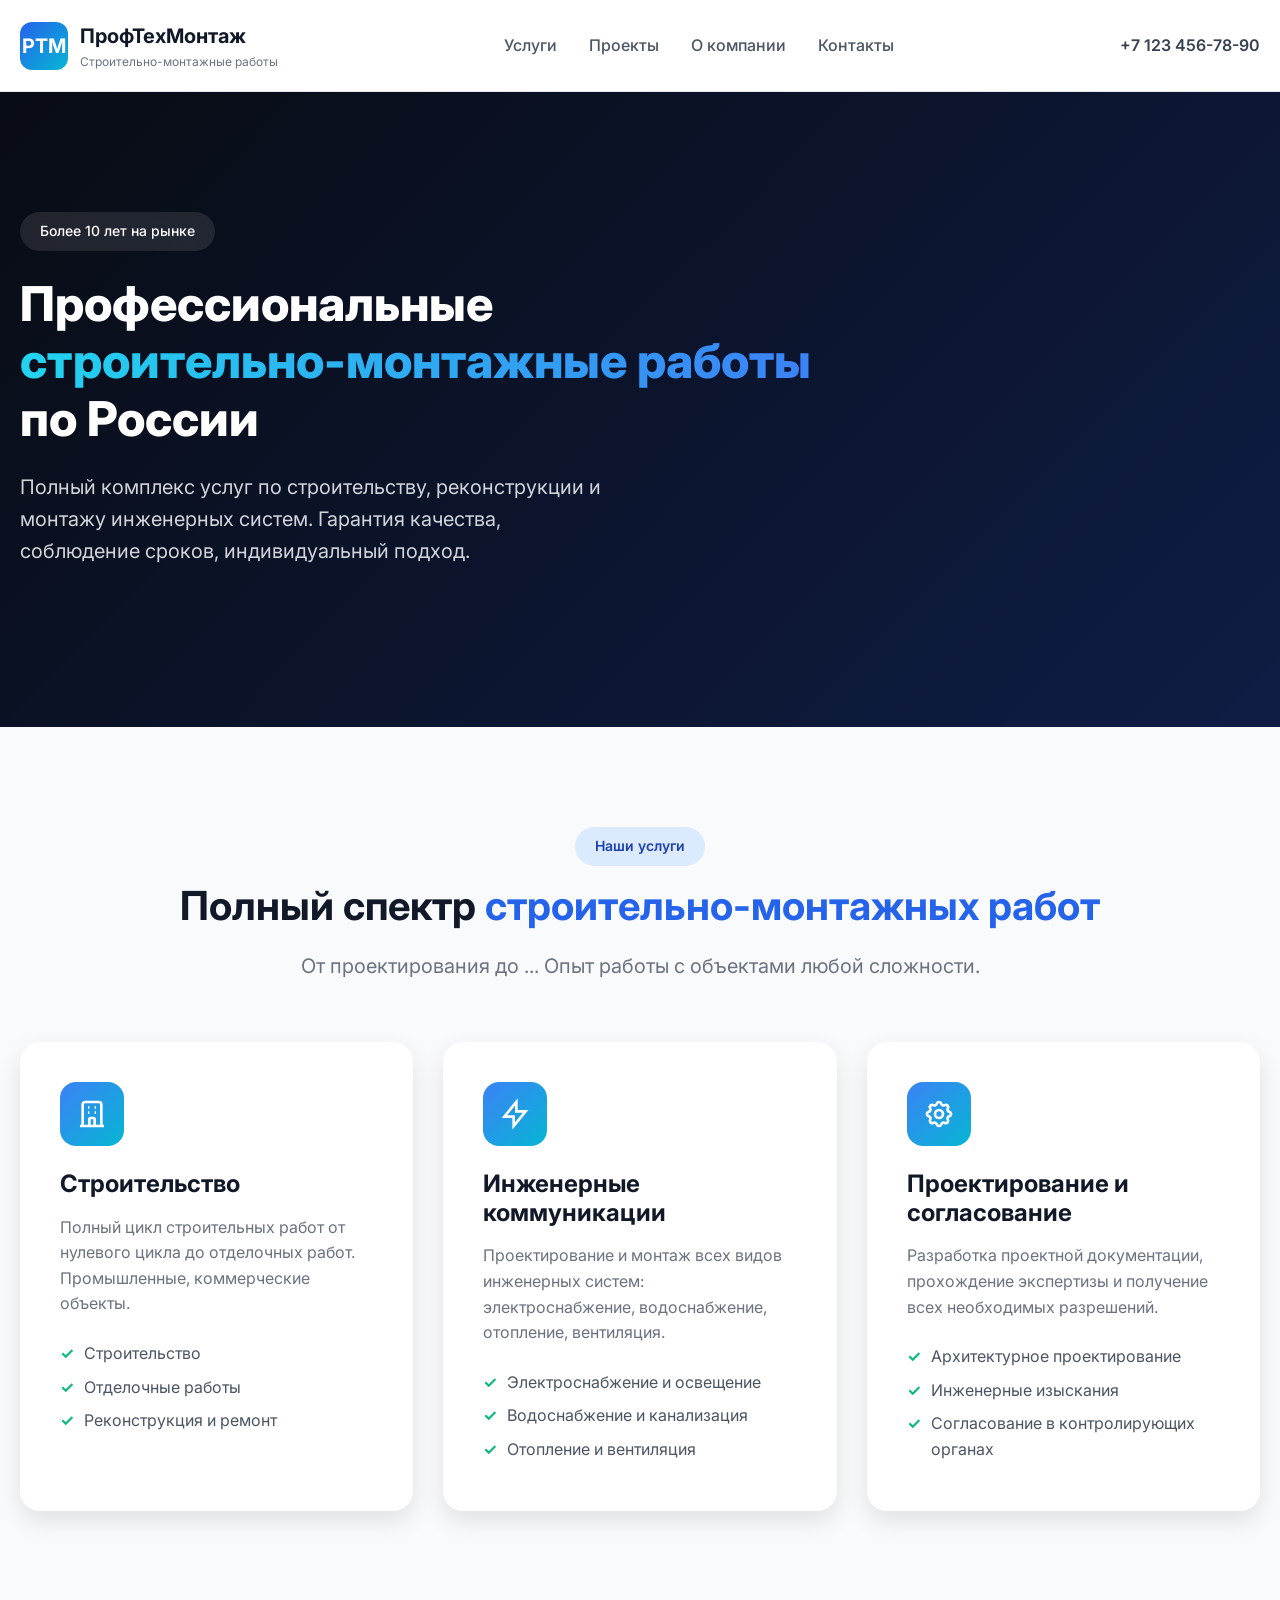
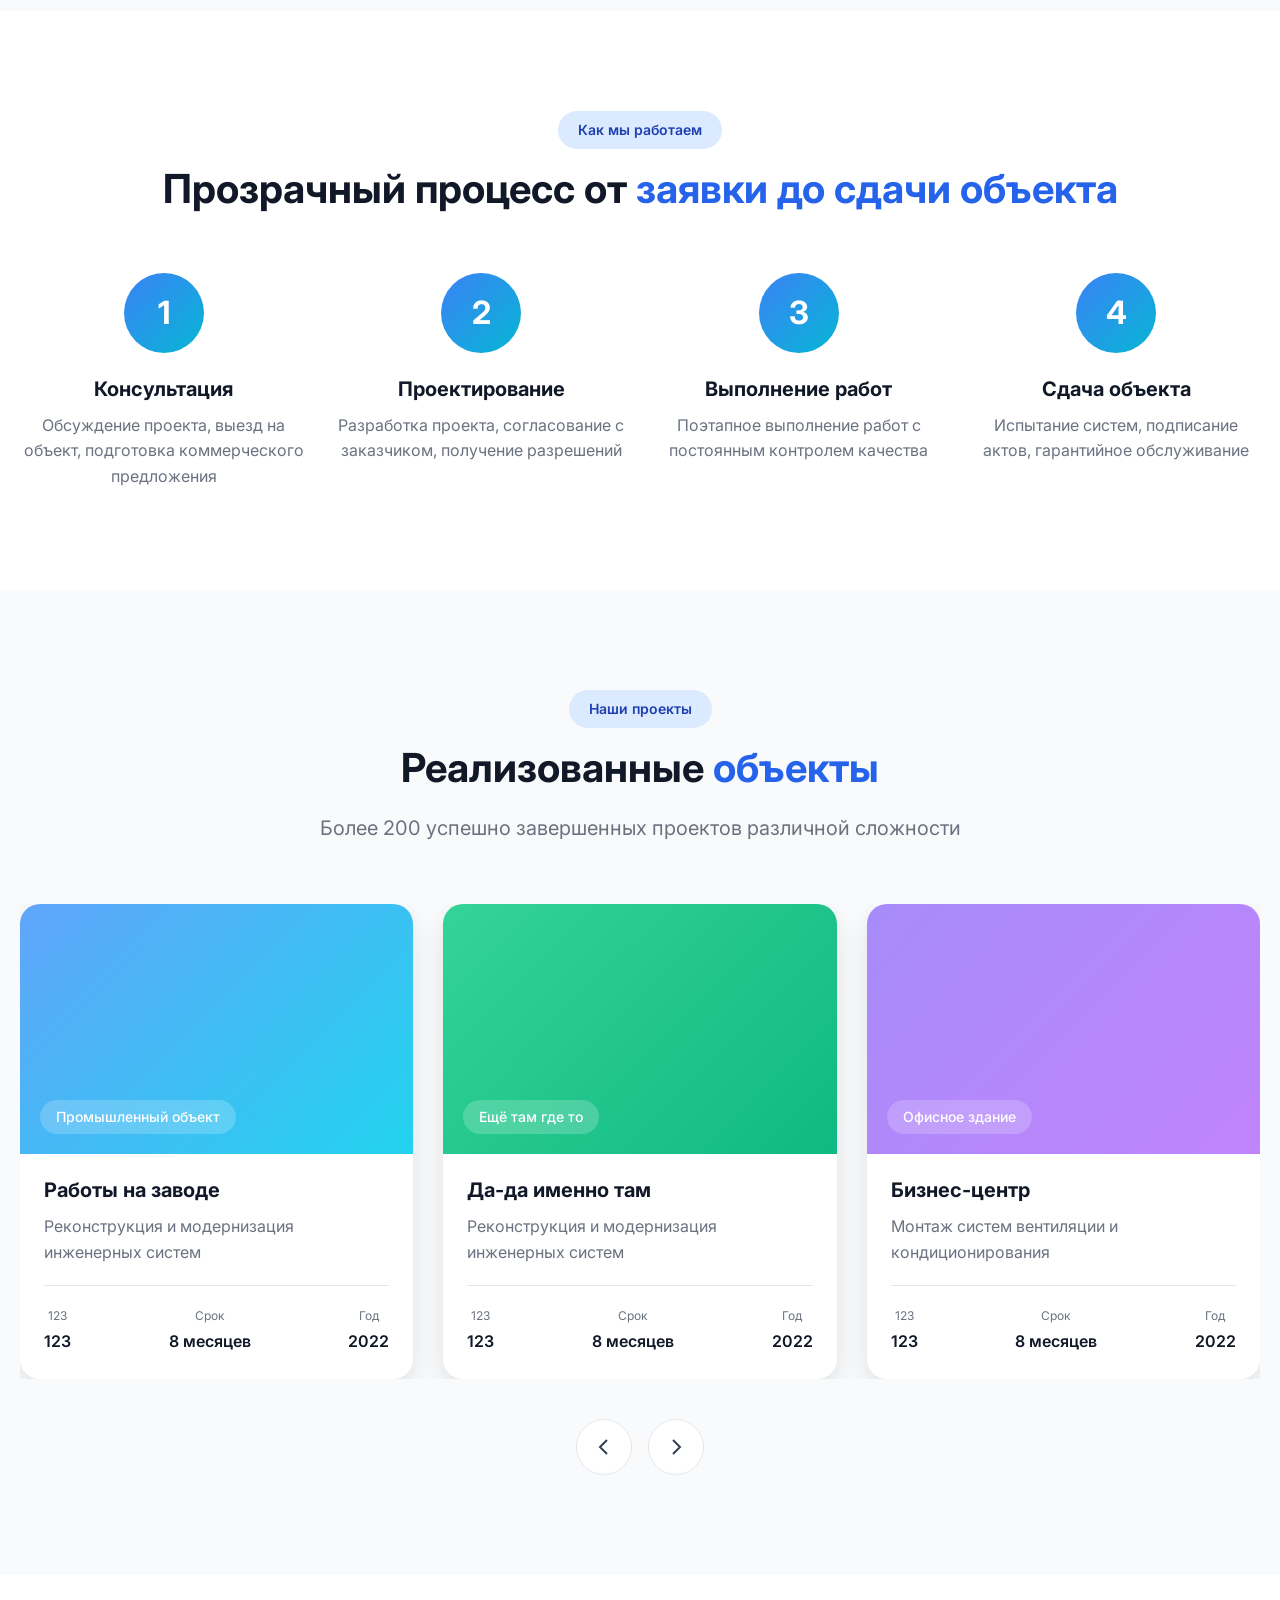
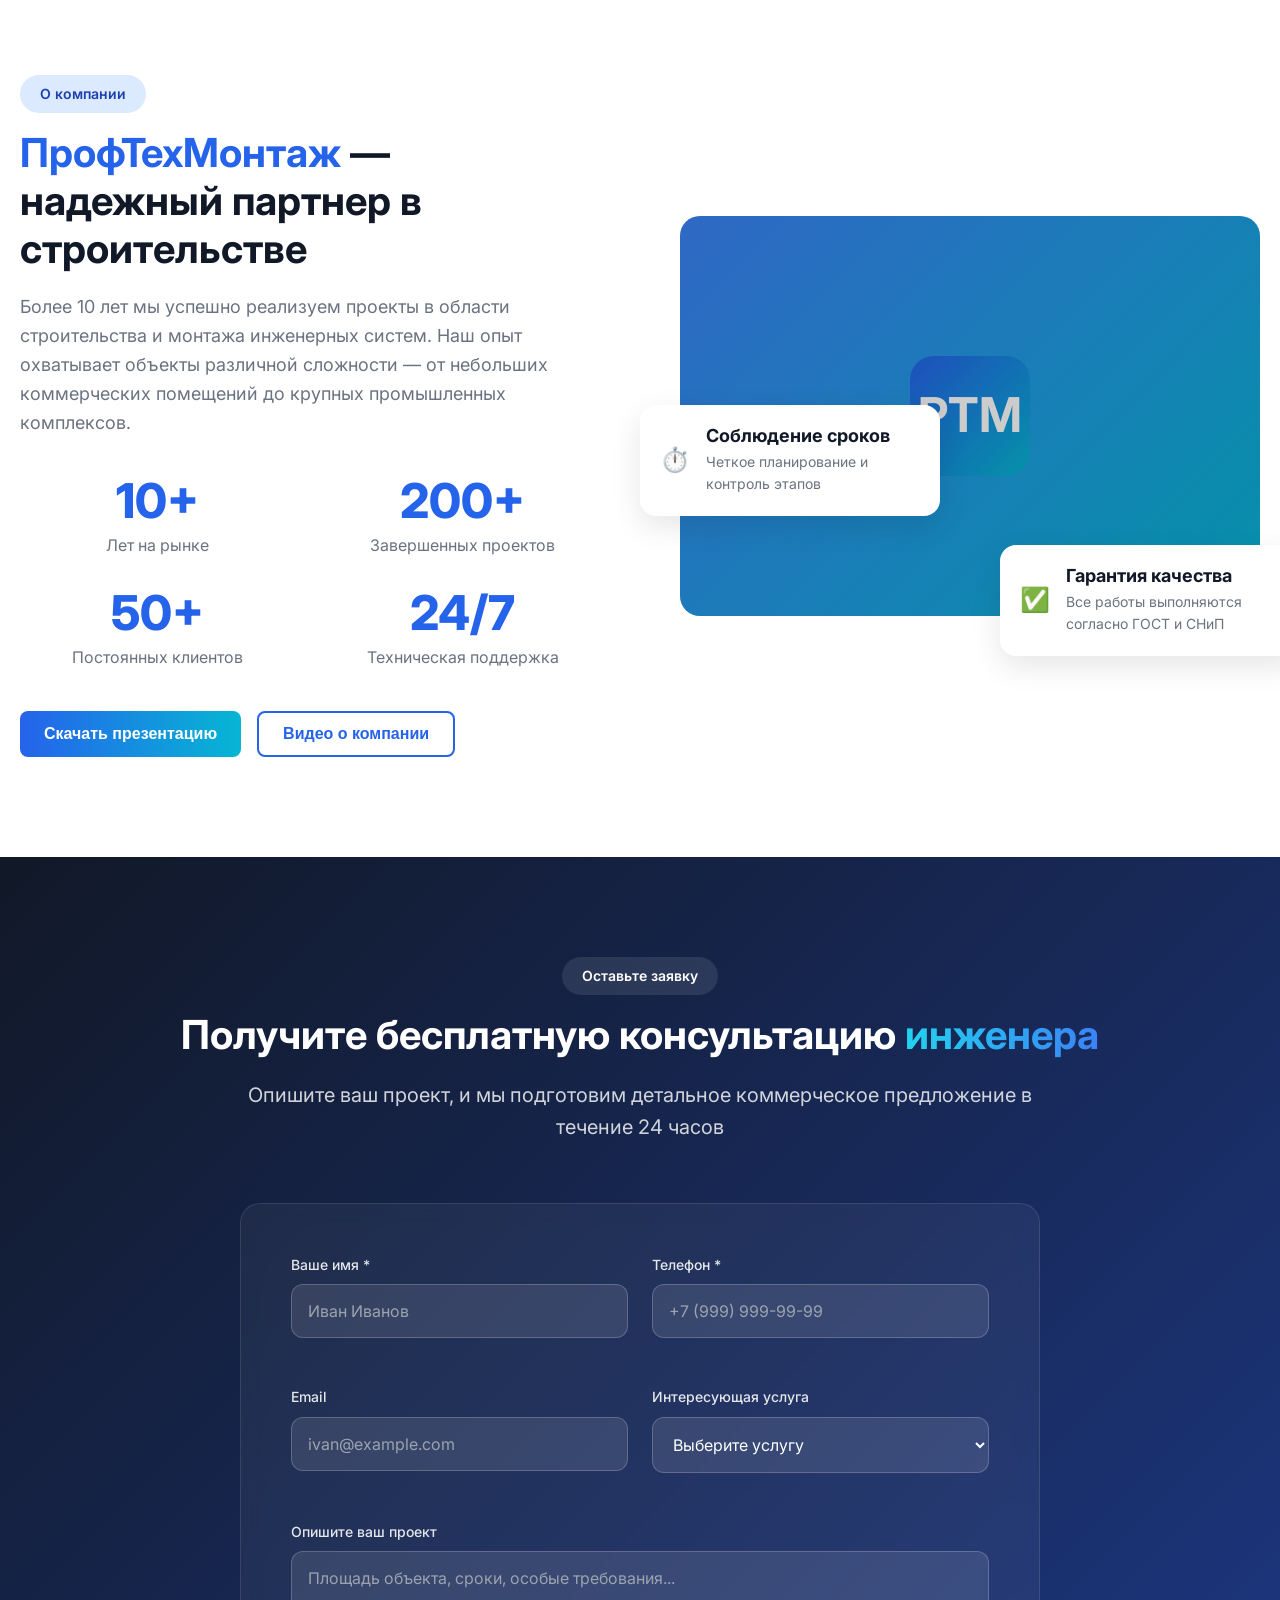
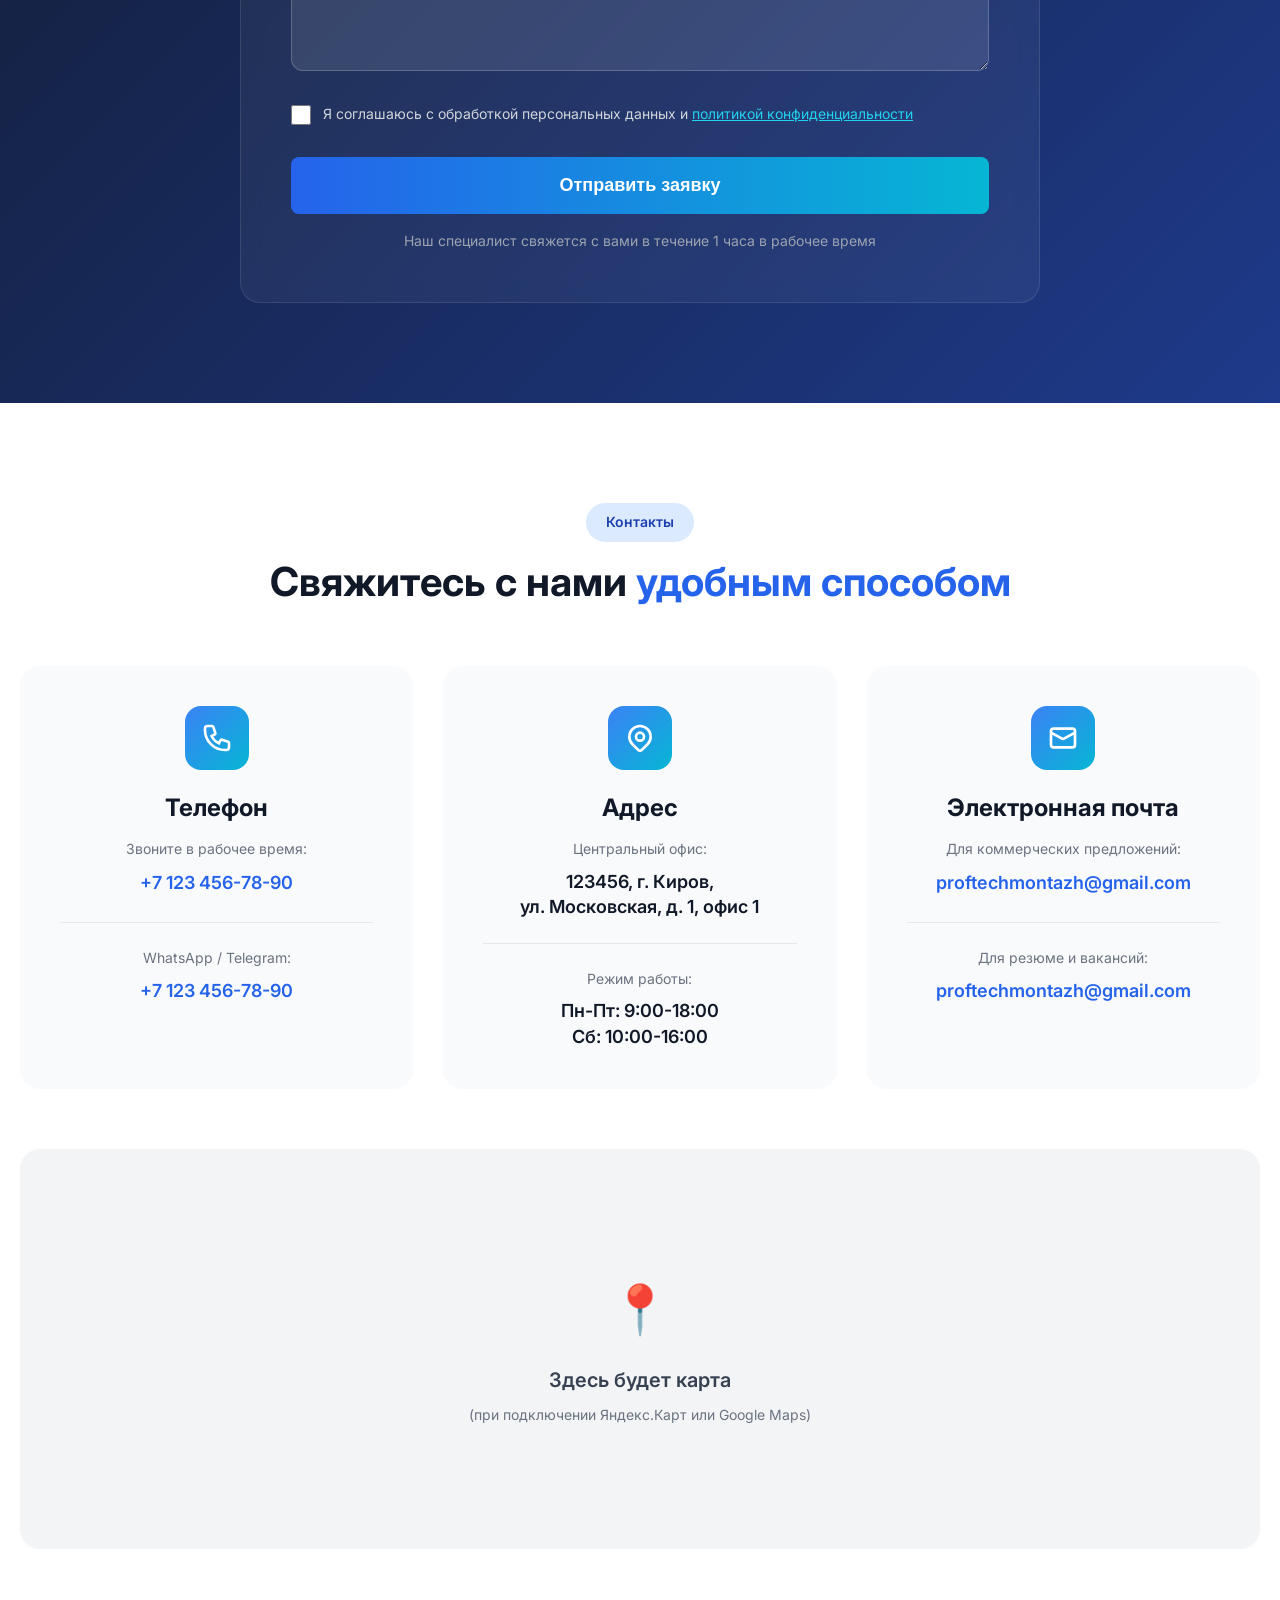
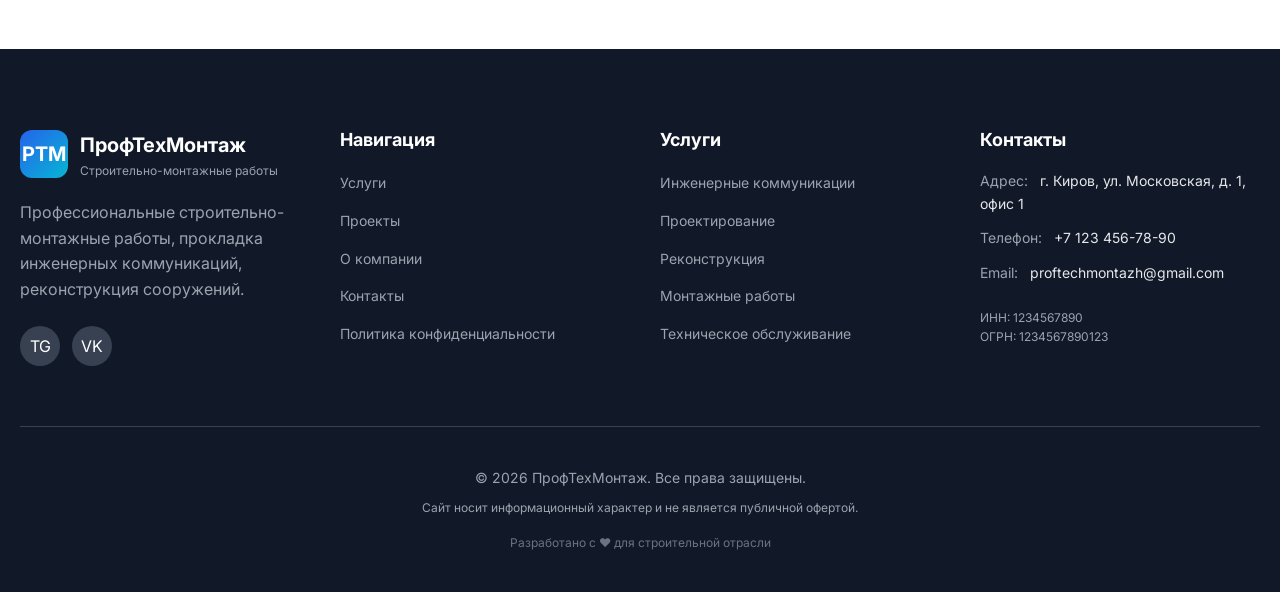
==== commit ea1c5331: "Update index.html logo icon fix" ====
--- a/index.html
+++ b/index.html
@@ -402,26 +402,30 @@
                     </div>
                 </div>
                 
-                <div class="about-image">
-                    <div class="image-placeholder">
-                        <div class="logo-icon" style="width: 120px; height: 120px; font-size: 48px; border-radius: 24px; margin: 0 auto;">
-                            PTM
-                        </div>
-                    <div class="feature-card">
-                        <div class="feature-icon">✅</div>
-                        <div class="feature-content">
-                            <h4 class="feature-title">Гарантия качества</h4>
-                            <p class="feature-text">Все работы выполняются согласно ГОСТ</p>
-                        </div>
-                    </div>
-                    <div class="feature-card">
-                        <div class="feature-icon">⏱️</div>
-                        <div class="feature-content">
-                            <h4 class="feature-title">Соблюдение сроков</h4>
-                            <p class="feature-text">Четкое планирование и контроль этапов</p>
-                        </div>
-                    </div>
-                </div>
+               <div class="about-image">
+                <div class="image-placeholder" style="display: flex; justify-content: center; align-items: center;">
+                    <div class="logo-icon" style="width: 120px; height: 120px; font-size: 48px; border-radius: 24px;">
+                        PTM
+                    </div>
+                </div>
+                
+                <!-- Feature cards -->
+                <div class="feature-card">
+                    <div class="feature-icon">✅</div>
+                    <div class="feature-content">
+                        <h4 class="feature-title">Гарантия качества</h4>
+                        <p class="feature-text">Все работы выполняются согласно ГОСТ и СНиП</p>
+                    </div>
+                </div>
+                
+                <div class="feature-card">
+                    <div class="feature-icon">⏱️</div>
+                    <div class="feature-content">
+                        <h4 class="feature-title">Соблюдение сроков</h4>
+                        <p class="feature-text">Четкое планирование и контроль этапов</p>
+                    </div>
+                </div>
+            </div>
             </div>
         </div>
     </section>
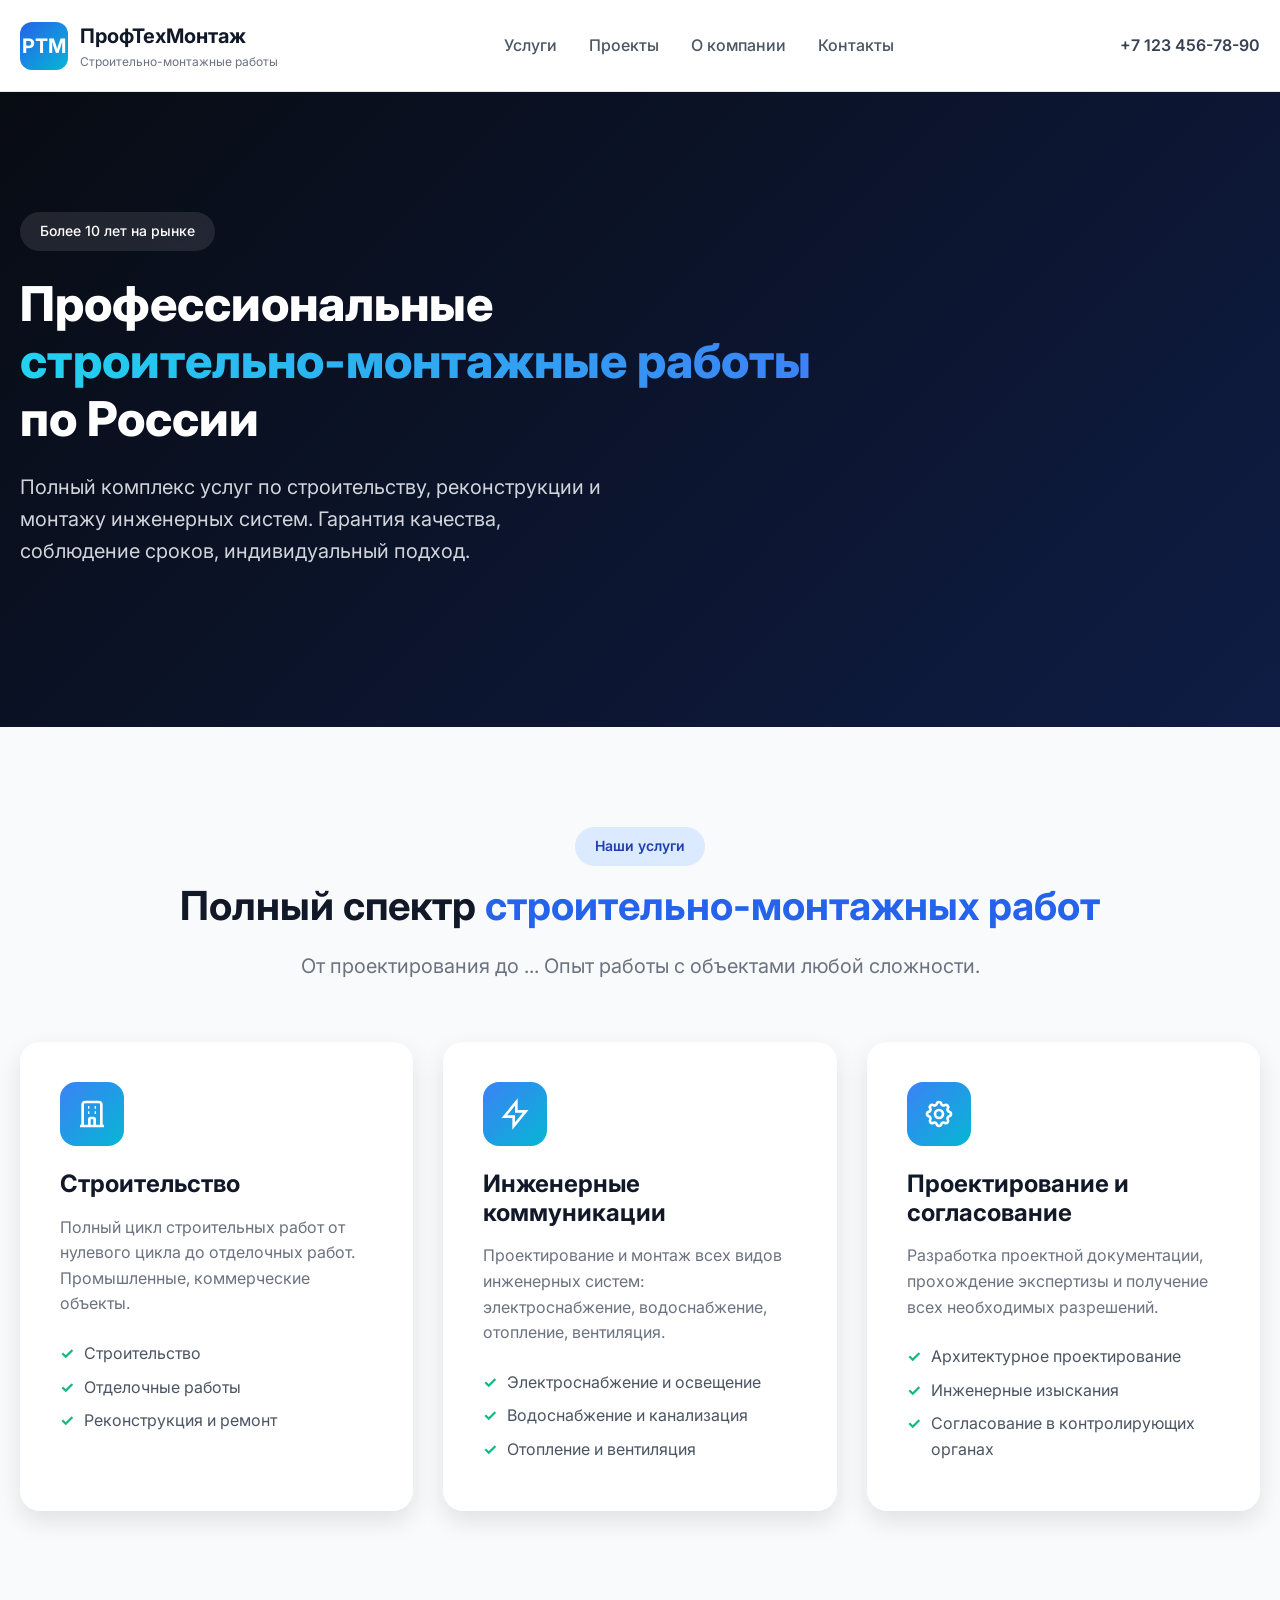
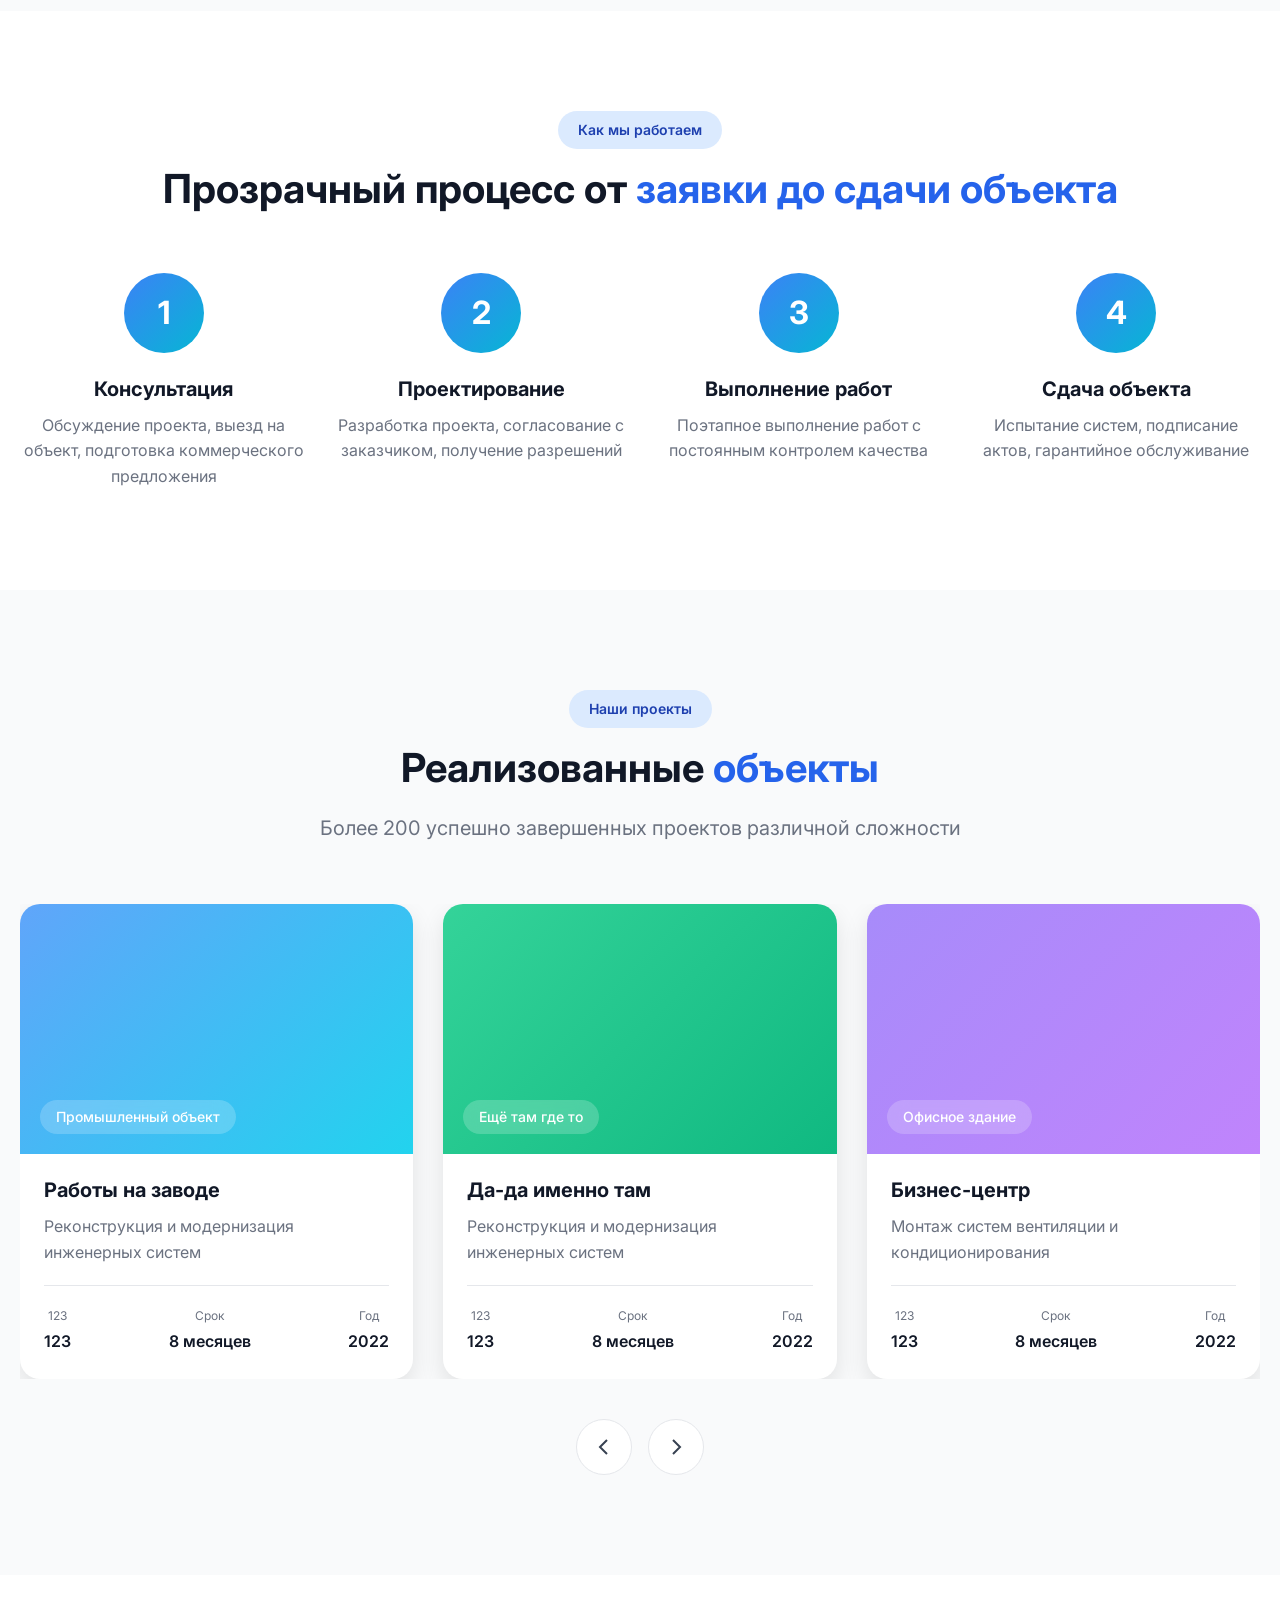
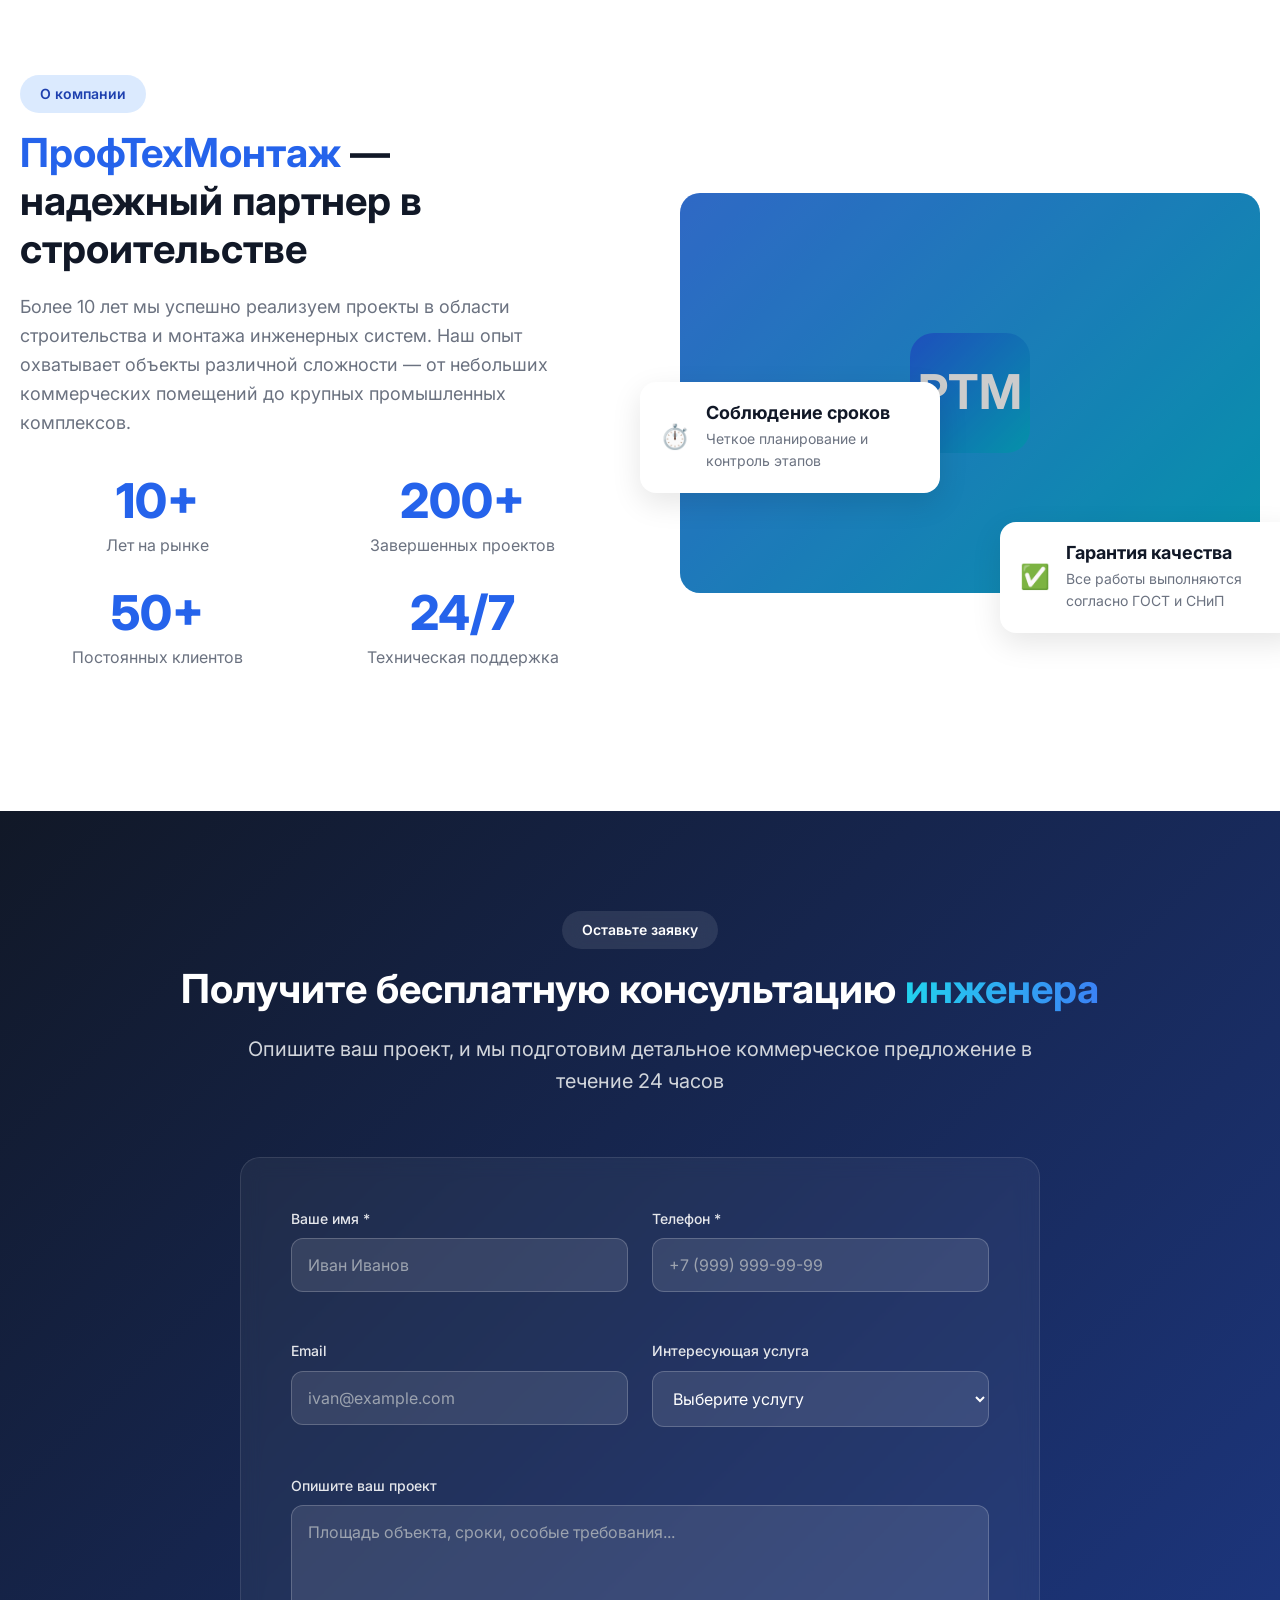
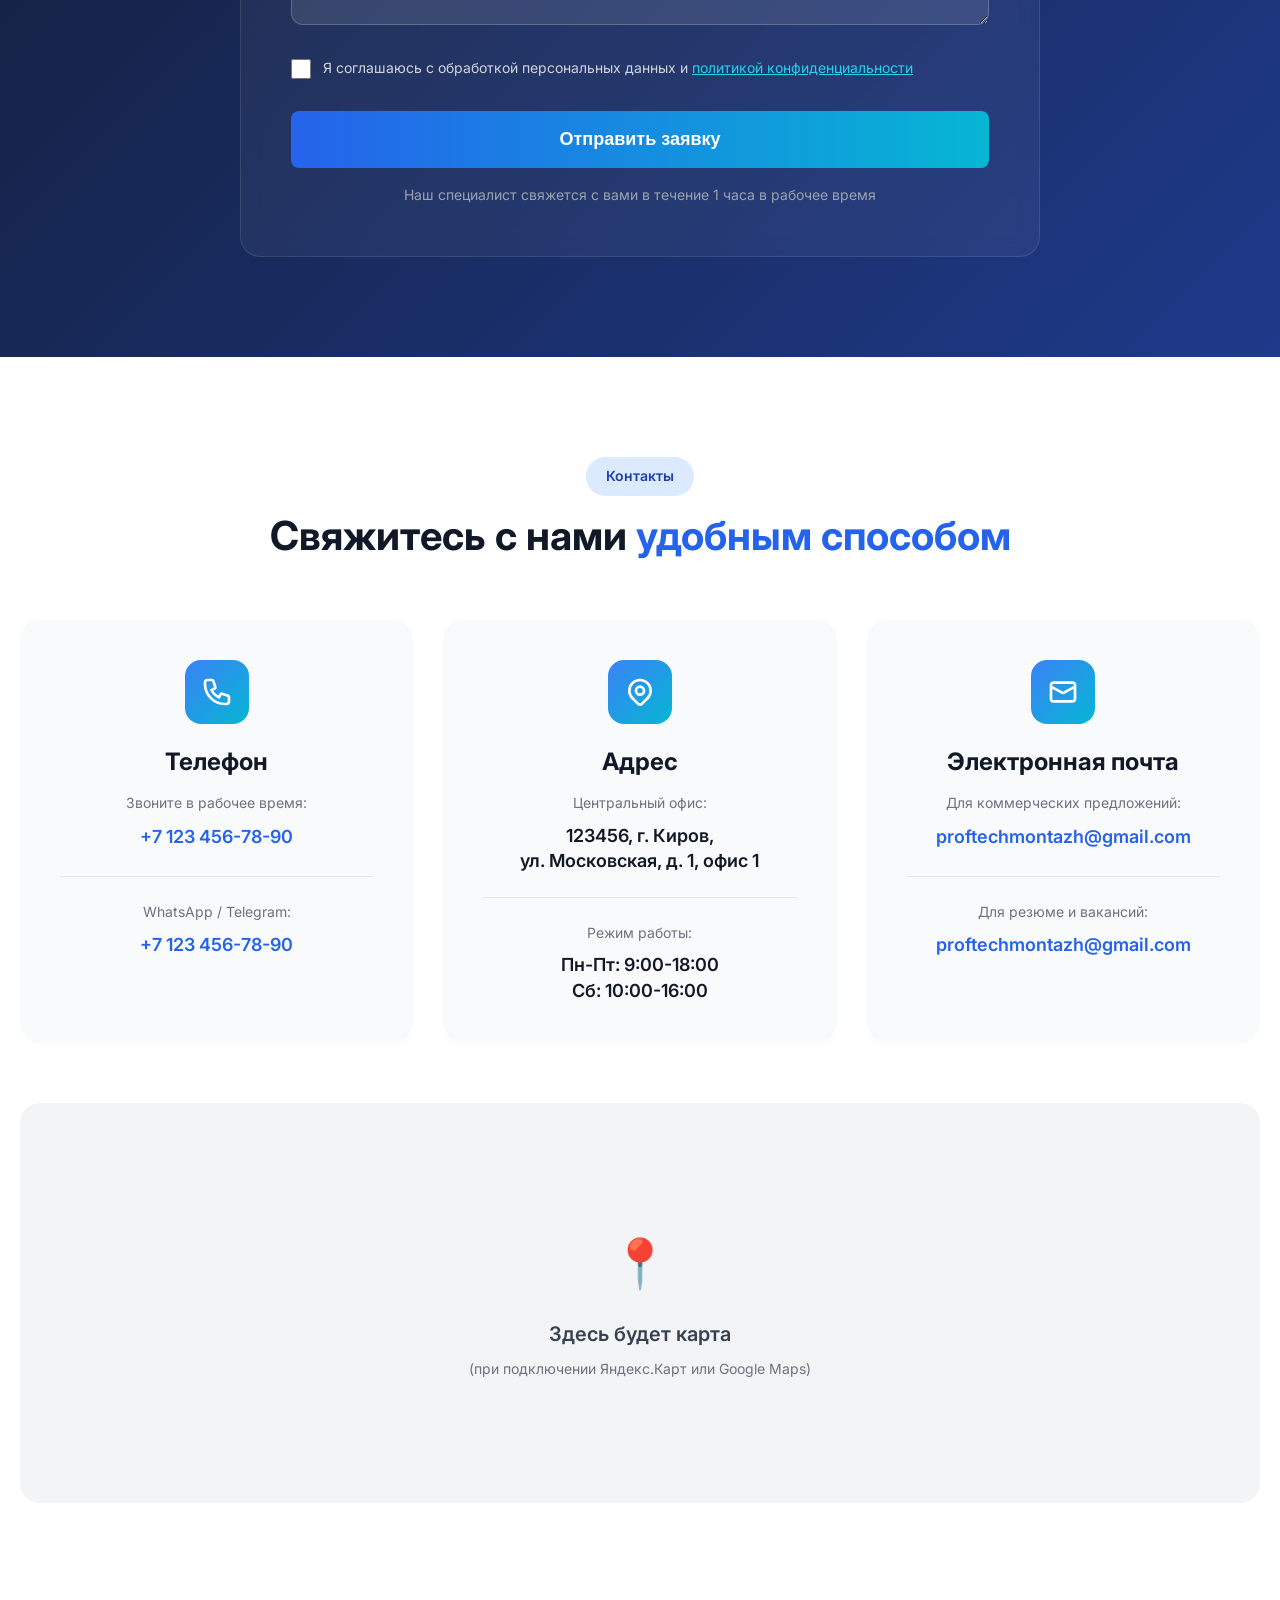
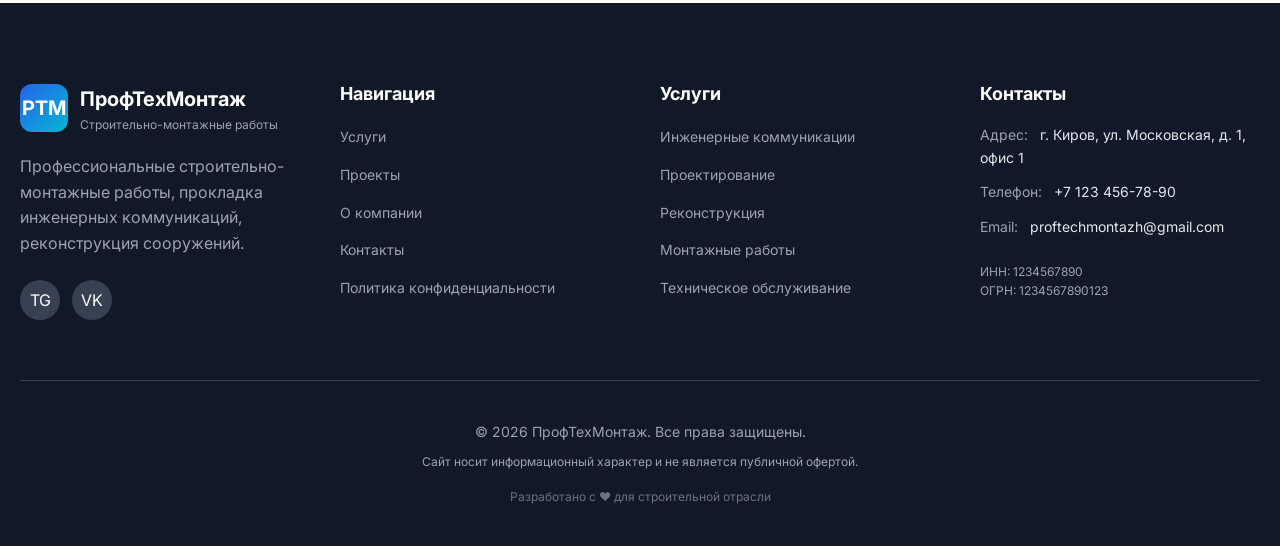
==== commit 7a85d526: "Update index.html remove button video & present" ====
--- a/index.html
+++ b/index.html
@@ -396,10 +396,7 @@
                         </div>
                     </div>
                     
-                    <div class="about-buttons">
-                        <button class="btn btn-primary">Скачать презентацию</button>
-                        <button class="btn btn-outline">Видео о компании</button>
-                    </div>
+                    
                 </div>
                 
                <div class="about-image">
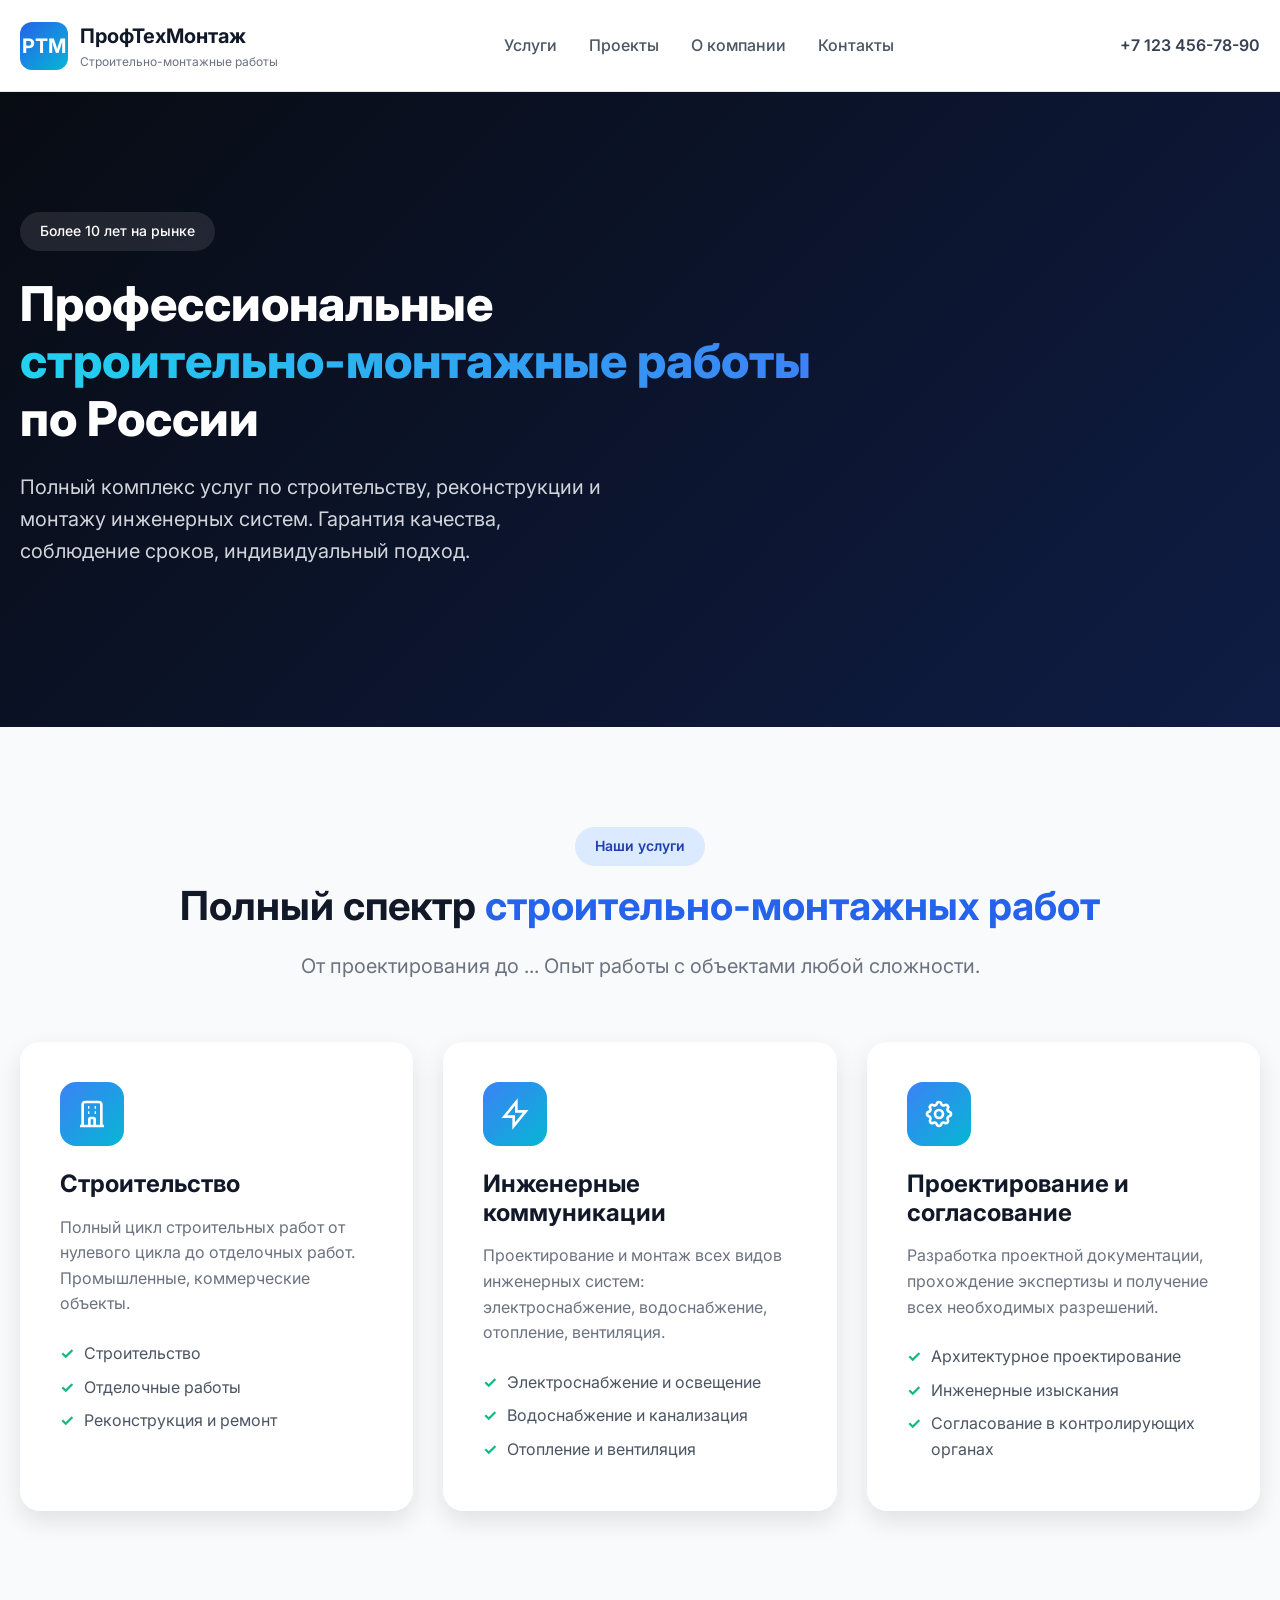
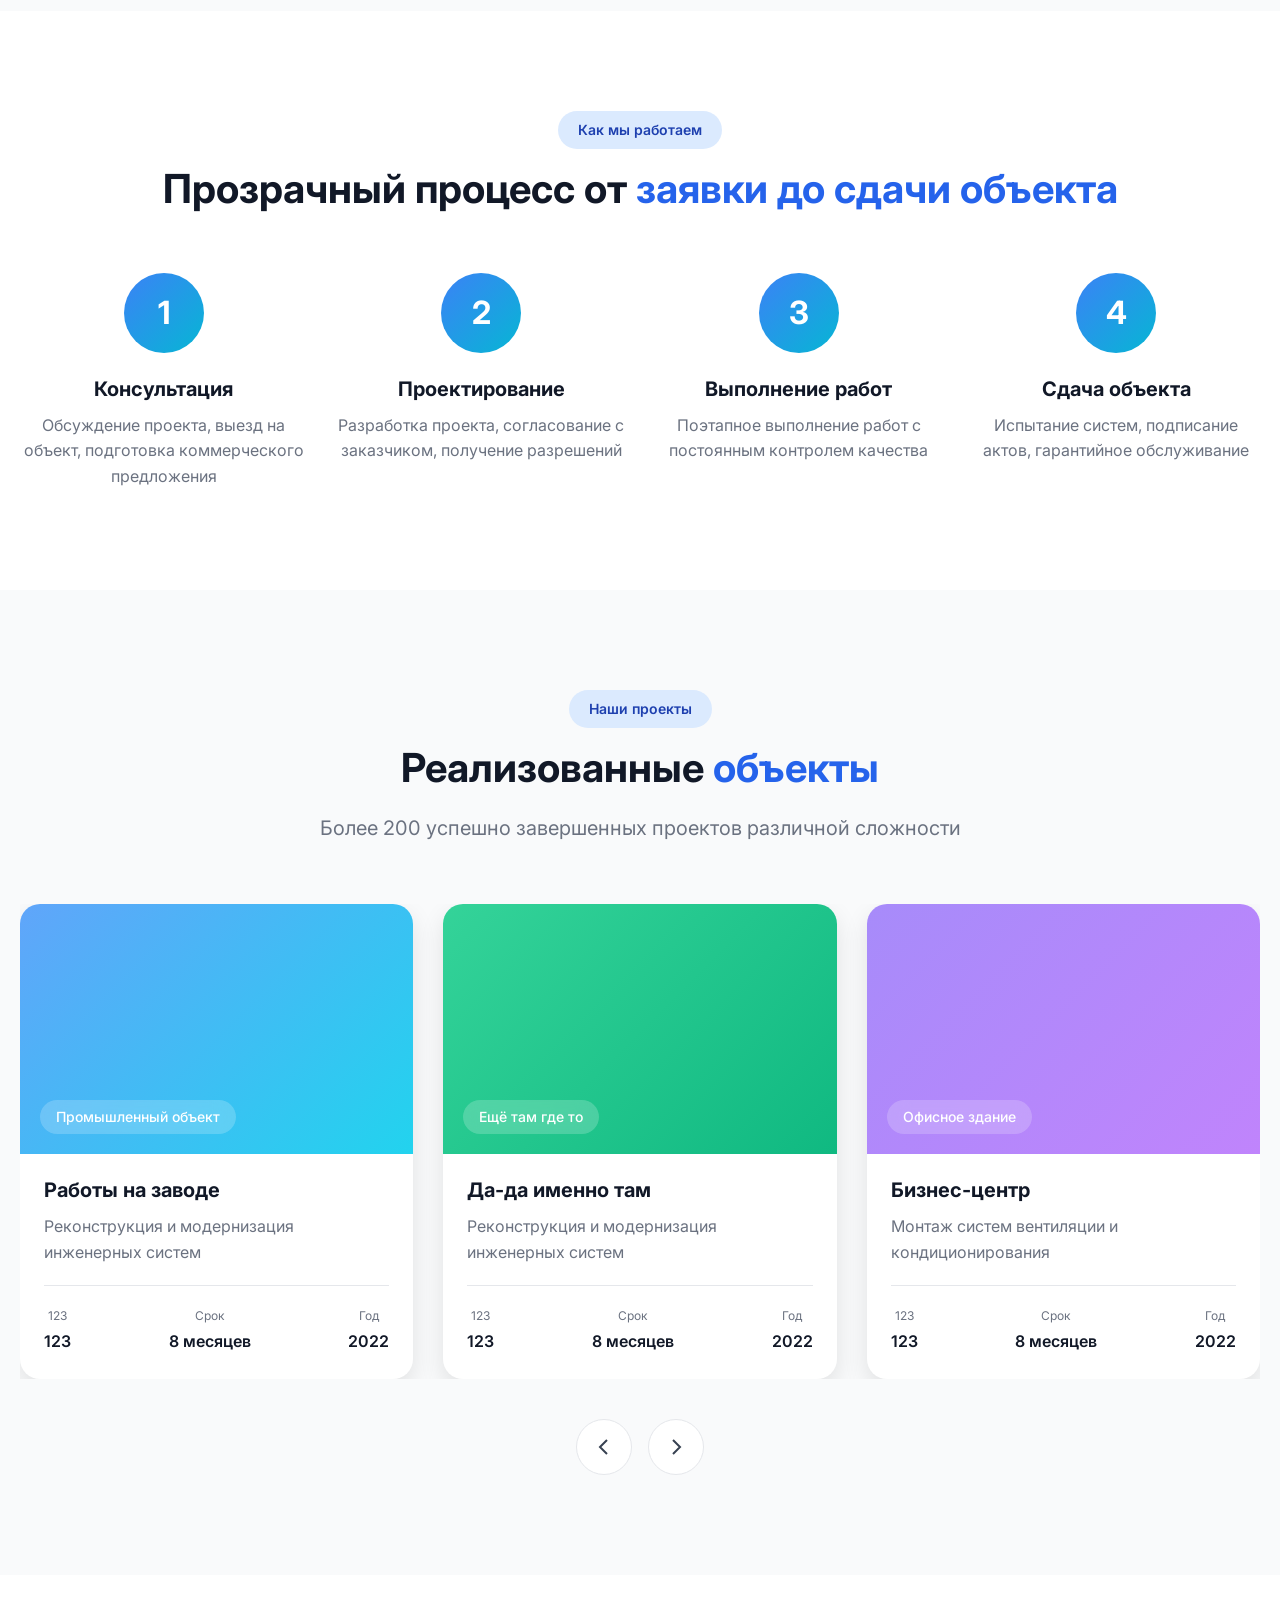
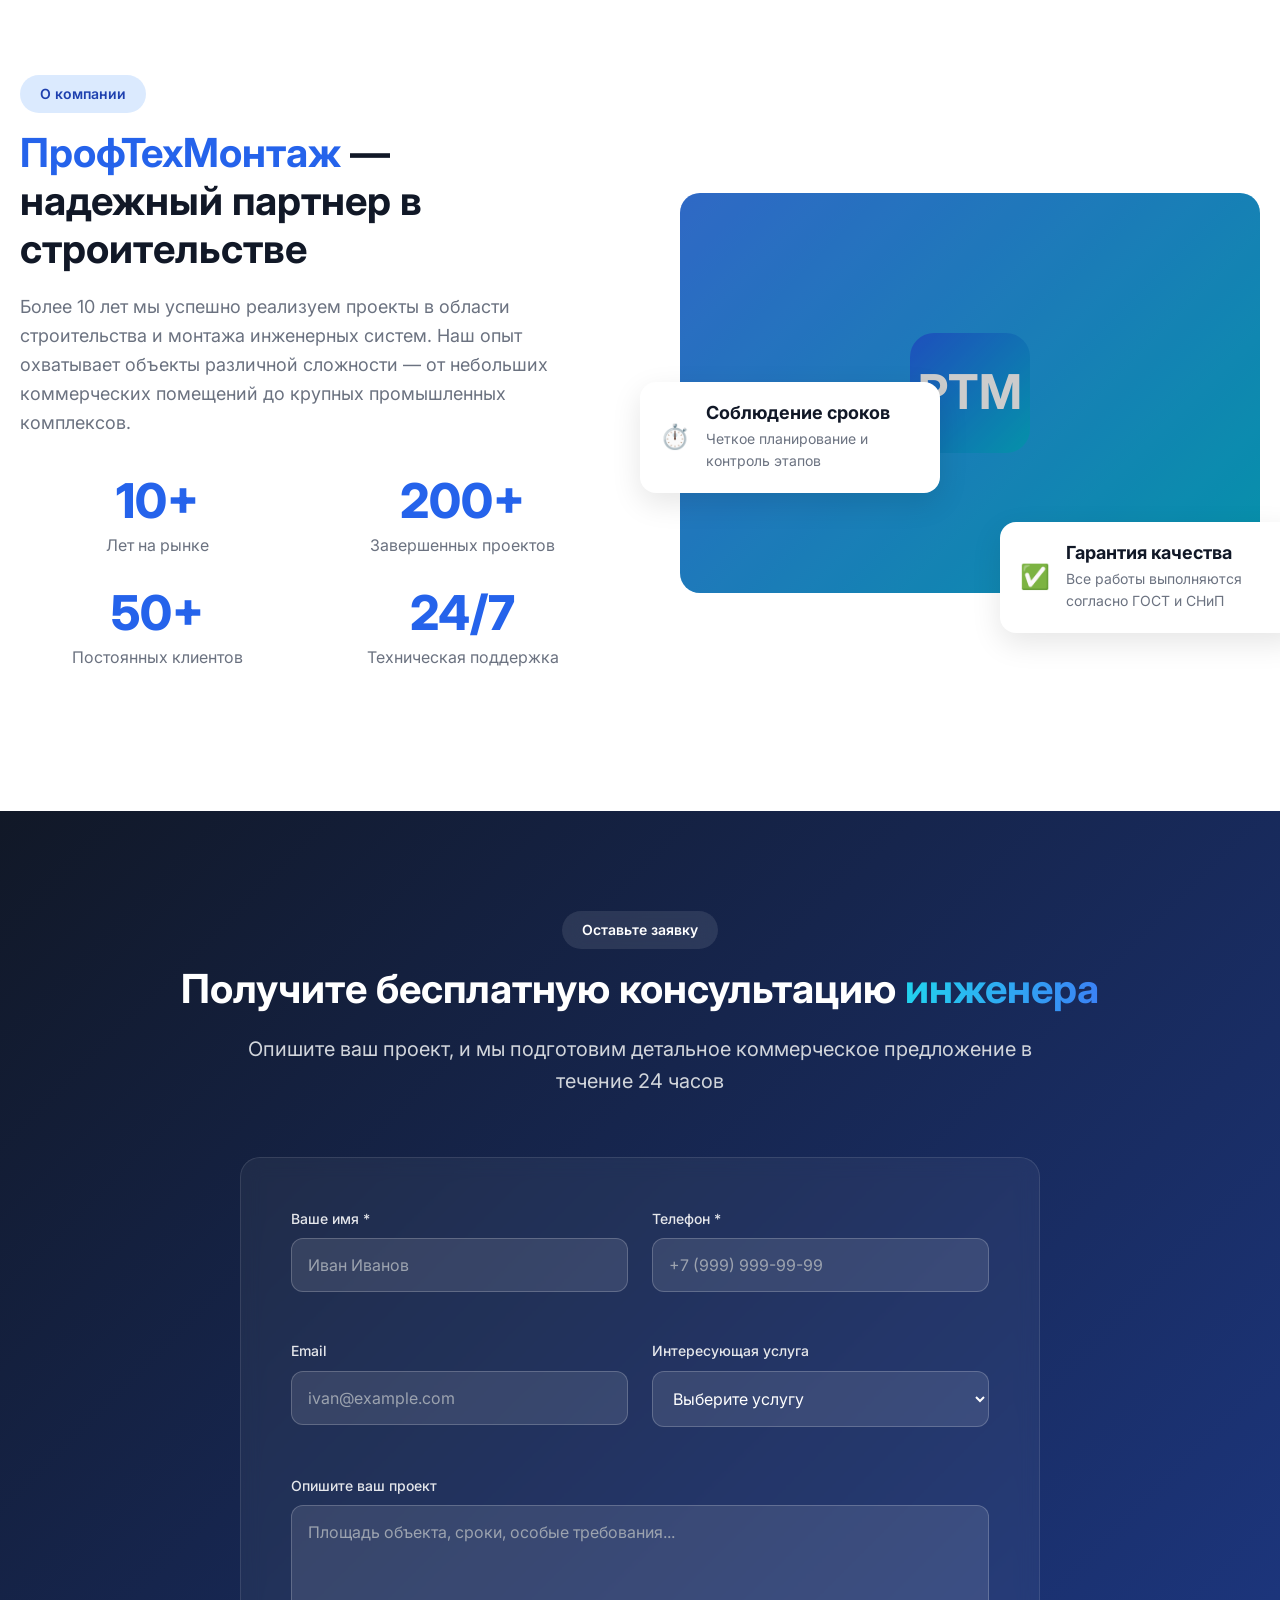
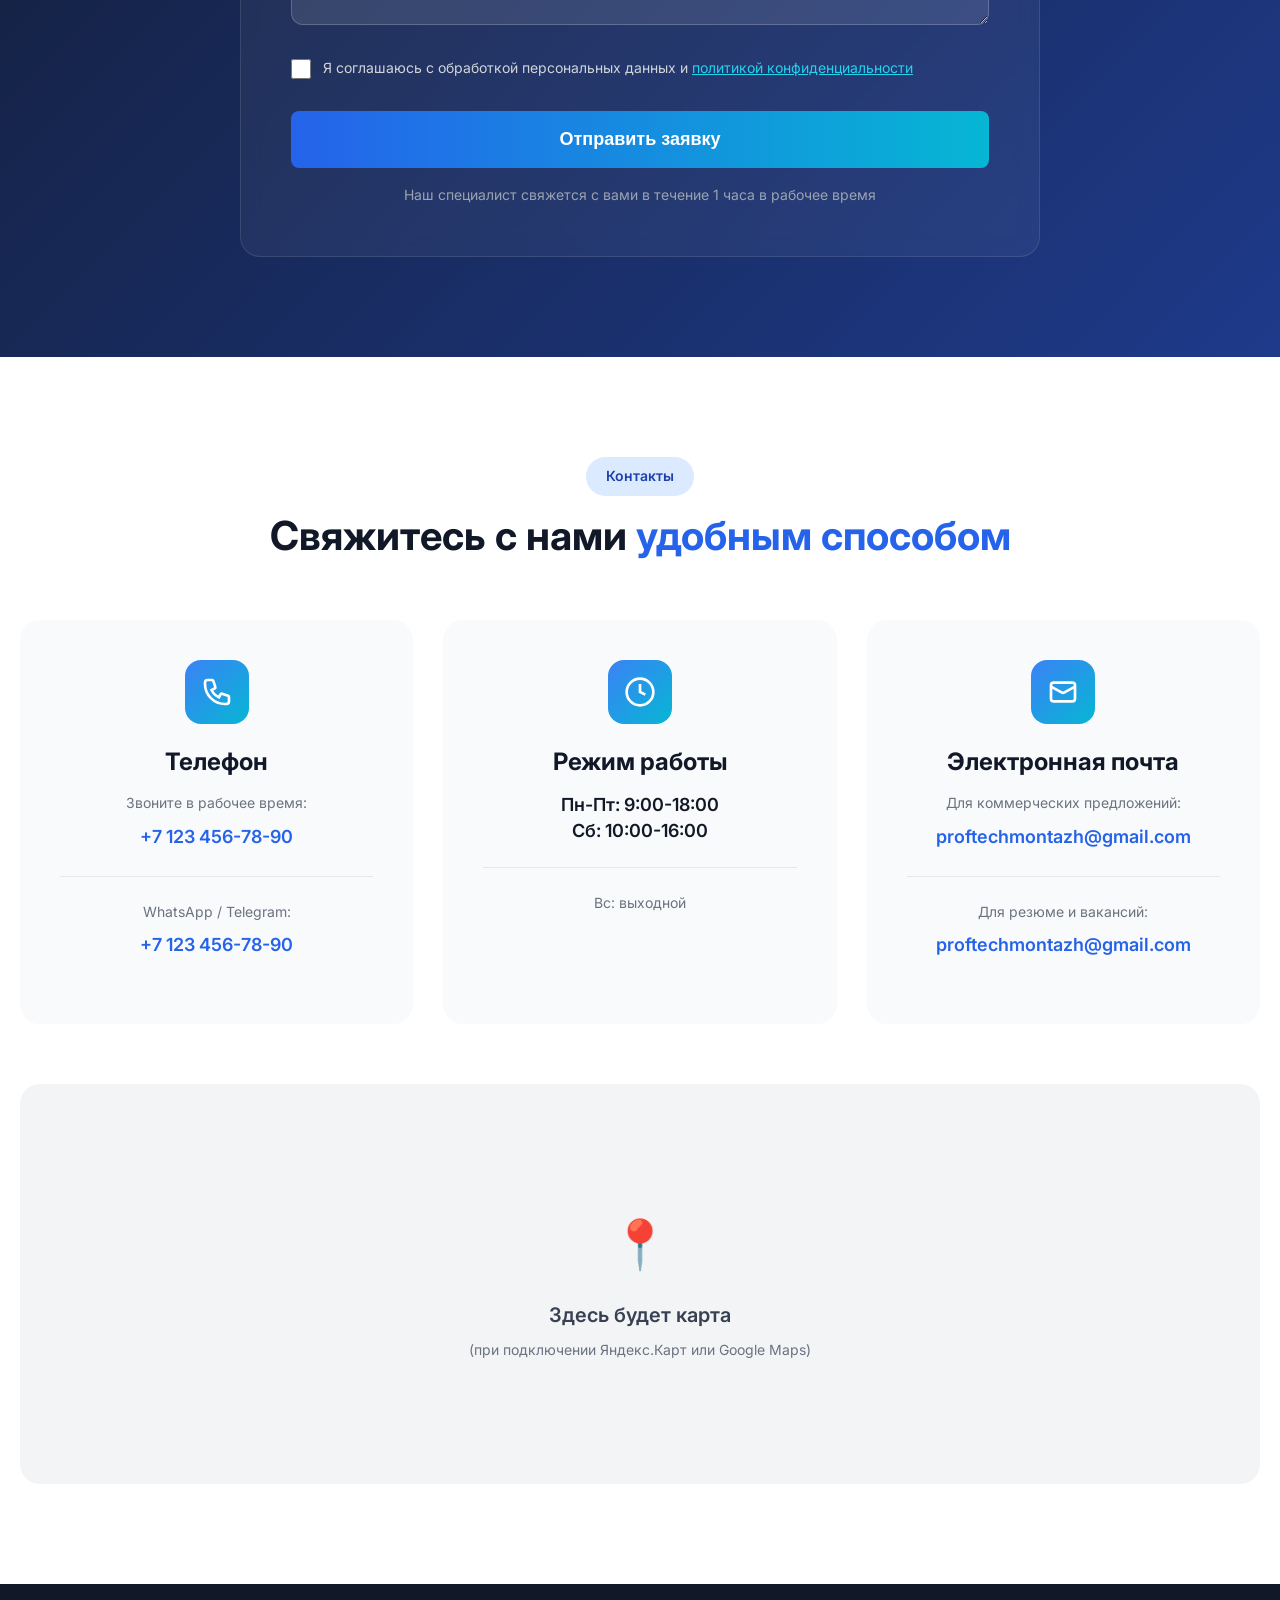
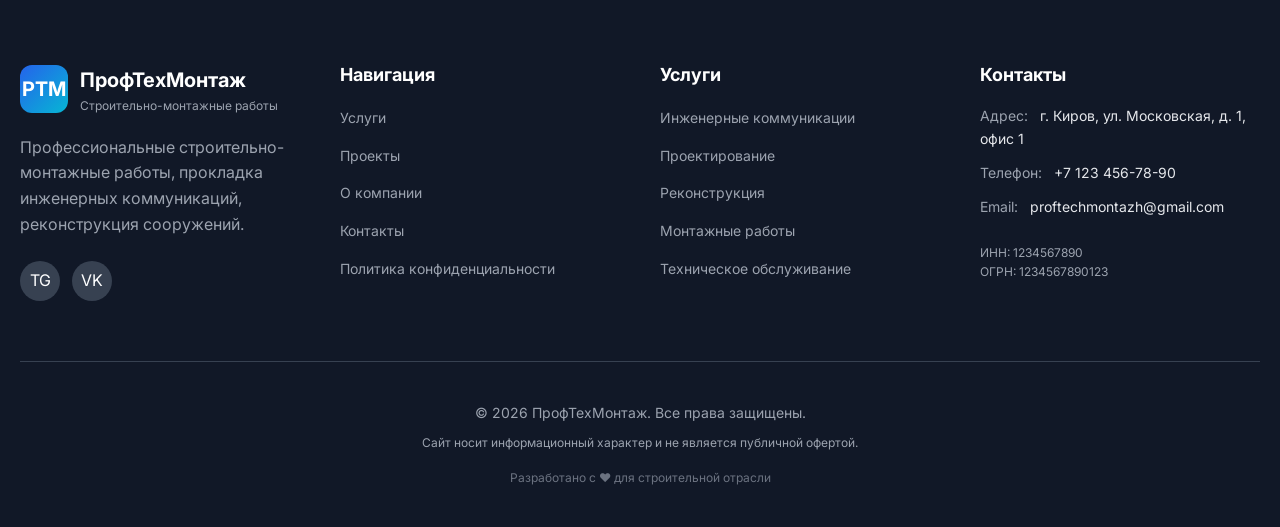
==== commit ef350330: "Update index.html Убираем офис, оставляем режим работы" ====
--- a/index.html
+++ b/index.html
@@ -522,27 +522,22 @@
                     <a href="https://wa.me/74951234567" class="contact-link">+7 123 456-78-90</a>
                 </div>
                 
-                <!-- Контакт 2 -->
-                <div class="contact-card">
-                    <div class="contact-icon">
-                        <svg width="32" height="32" viewBox="0 0 24 24" fill="none" stroke="currentColor" stroke-width="2">
-                            <path d="M17.657 16.657L13.414 20.9a1.998 1.998 0 01-2.827 0l-4.244-4.243a8 8 0 1111.314 0z"/>
-                            <path d="M15 11a3 3 0 11-6 0 3 3 0 016 0z"/>
-                        </svg>
-                    </div>
-                    <h3 class="contact-title">Адрес</h3>
-                    <p class="contact-description">Центральный офис:</p>
-                    <address class="contact-address">
-                        123456, г. Киров,<br>
-                        ул. Московская, д. 1, офис 1
-                    </address>
-                    <div class="contact-divider"></div>
-                    <p class="contact-description">Режим работы:</p>
-                    <p class="contact-schedule">
-                        Пн-Пт: 9:00-18:00<br>
-                        Сб: 10:00-16:00
-                    </p>
-                </div>
+                <!-- Контакт 2 - Режим работы -->
+<div class="contact-card">
+    <div class="contact-icon">
+        <svg width="32" height="32" viewBox="0 0 24 24" fill="none" stroke="currentColor" stroke-width="2">
+            <circle cx="12" cy="12" r="10"/>
+            <polyline points="12 6 12 12 16 14"/>
+        </svg>
+    </div>
+    <h3 class="contact-title">Режим работы</h3>
+    <p class="contact-schedule" style="font-size: 18px; font-weight: 600; color: #111827;">
+        Пн-Пт: 9:00-18:00<br>
+        Сб: 10:00-16:00
+    </p>
+    <div class="contact-divider"></div>
+    <p class="contact-description">Вс: выходной</p>
+</div>
                 
                 <!-- Контакт 3 -->
                 <div class="contact-card">
--- a/style.css
+++ b/style.css
@@ -1254,3 +1254,12 @@
     padding: 40px 0;
 }
 
+/* Фикс выпадающего меню услуг */
+.request-form select.form-input option {
+    color: #111827;
+    background-color: #f9fafb;
+}
+
+.request-form select.form-input option:hover {
+    background-color: #e5e7eb;
+}
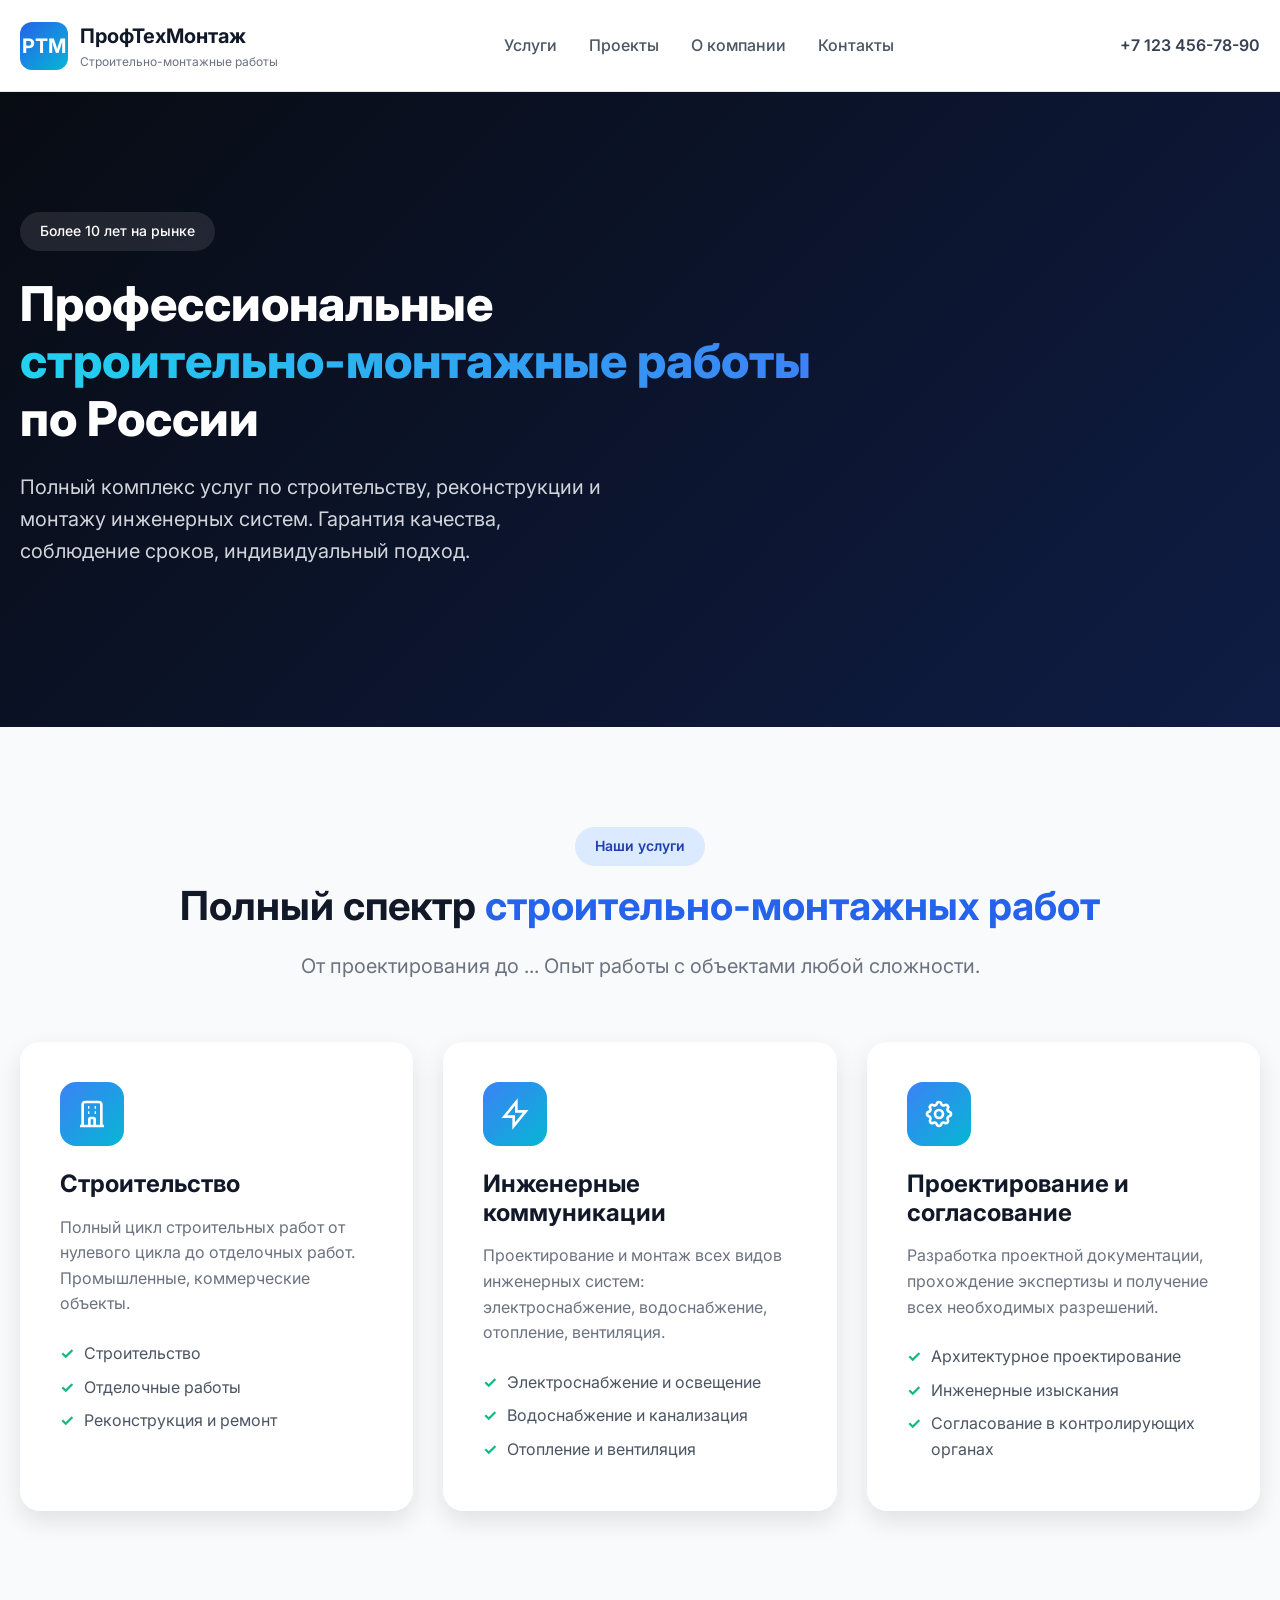
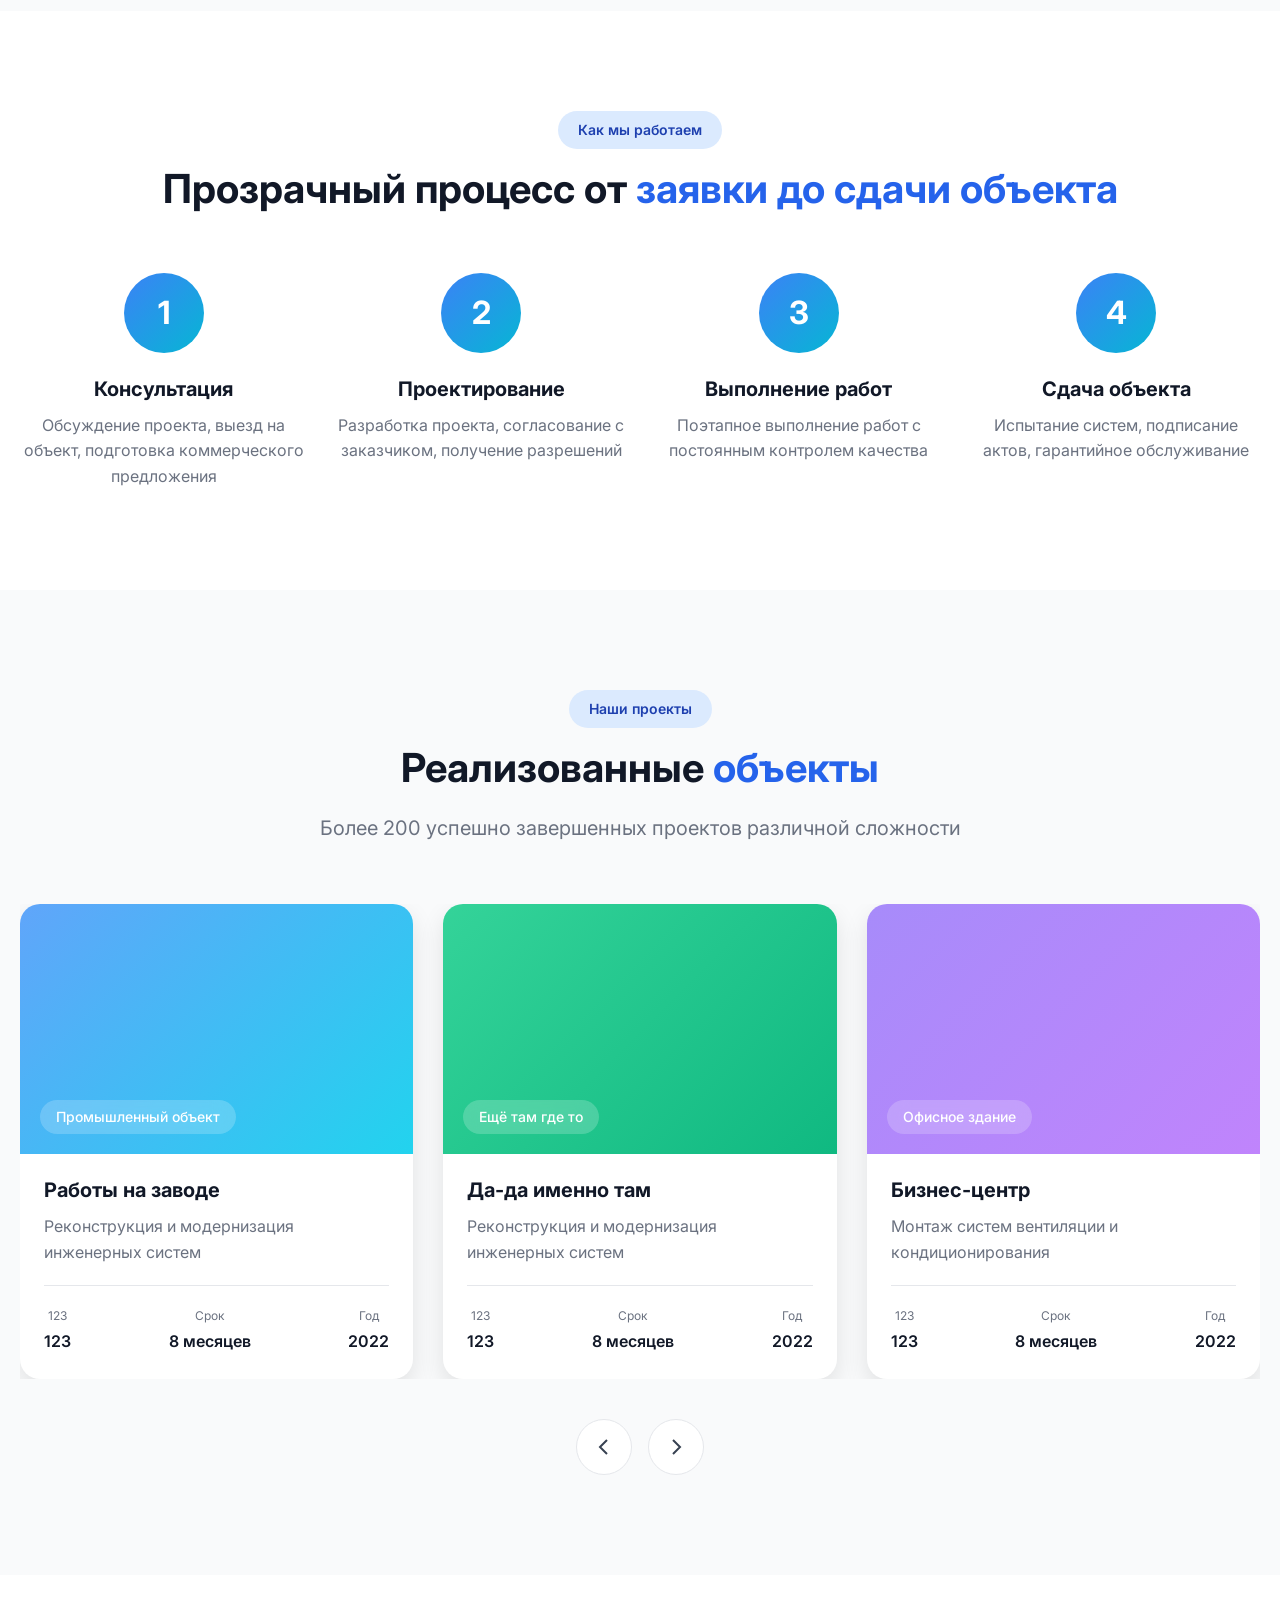
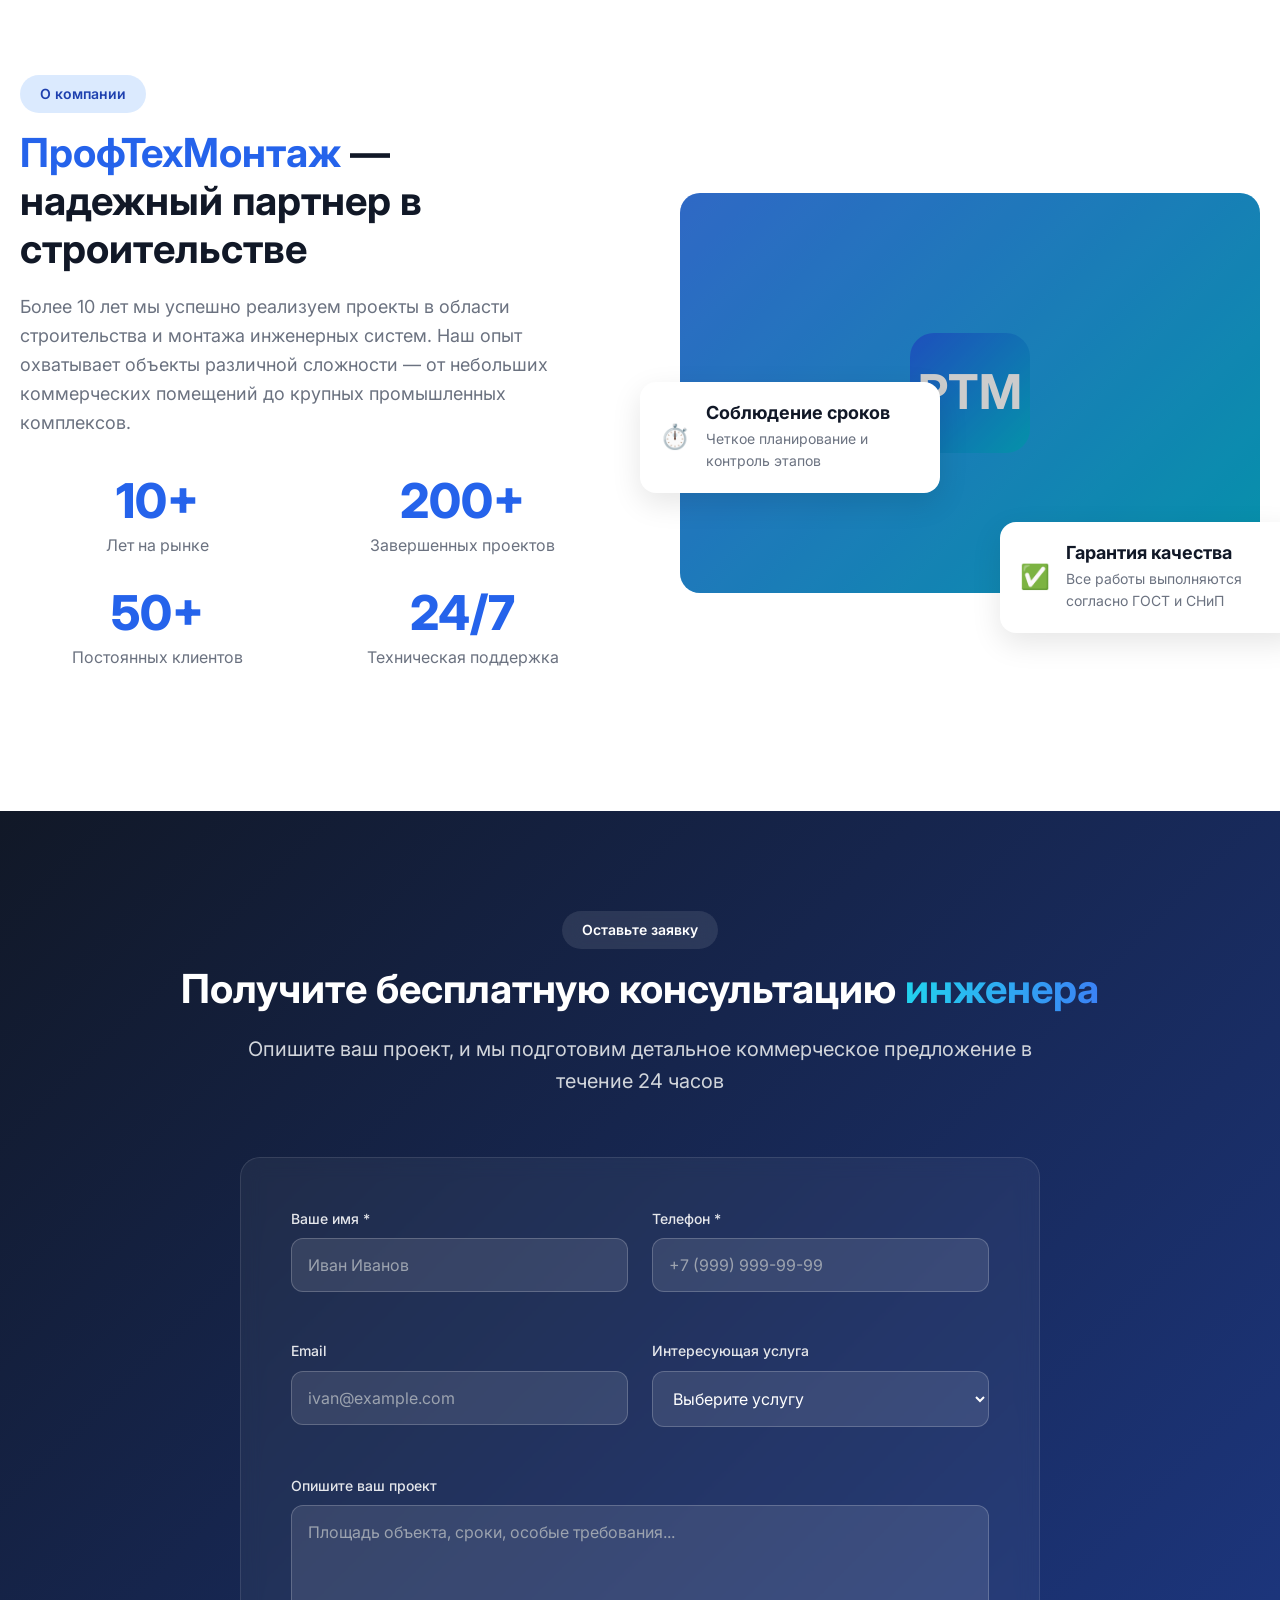
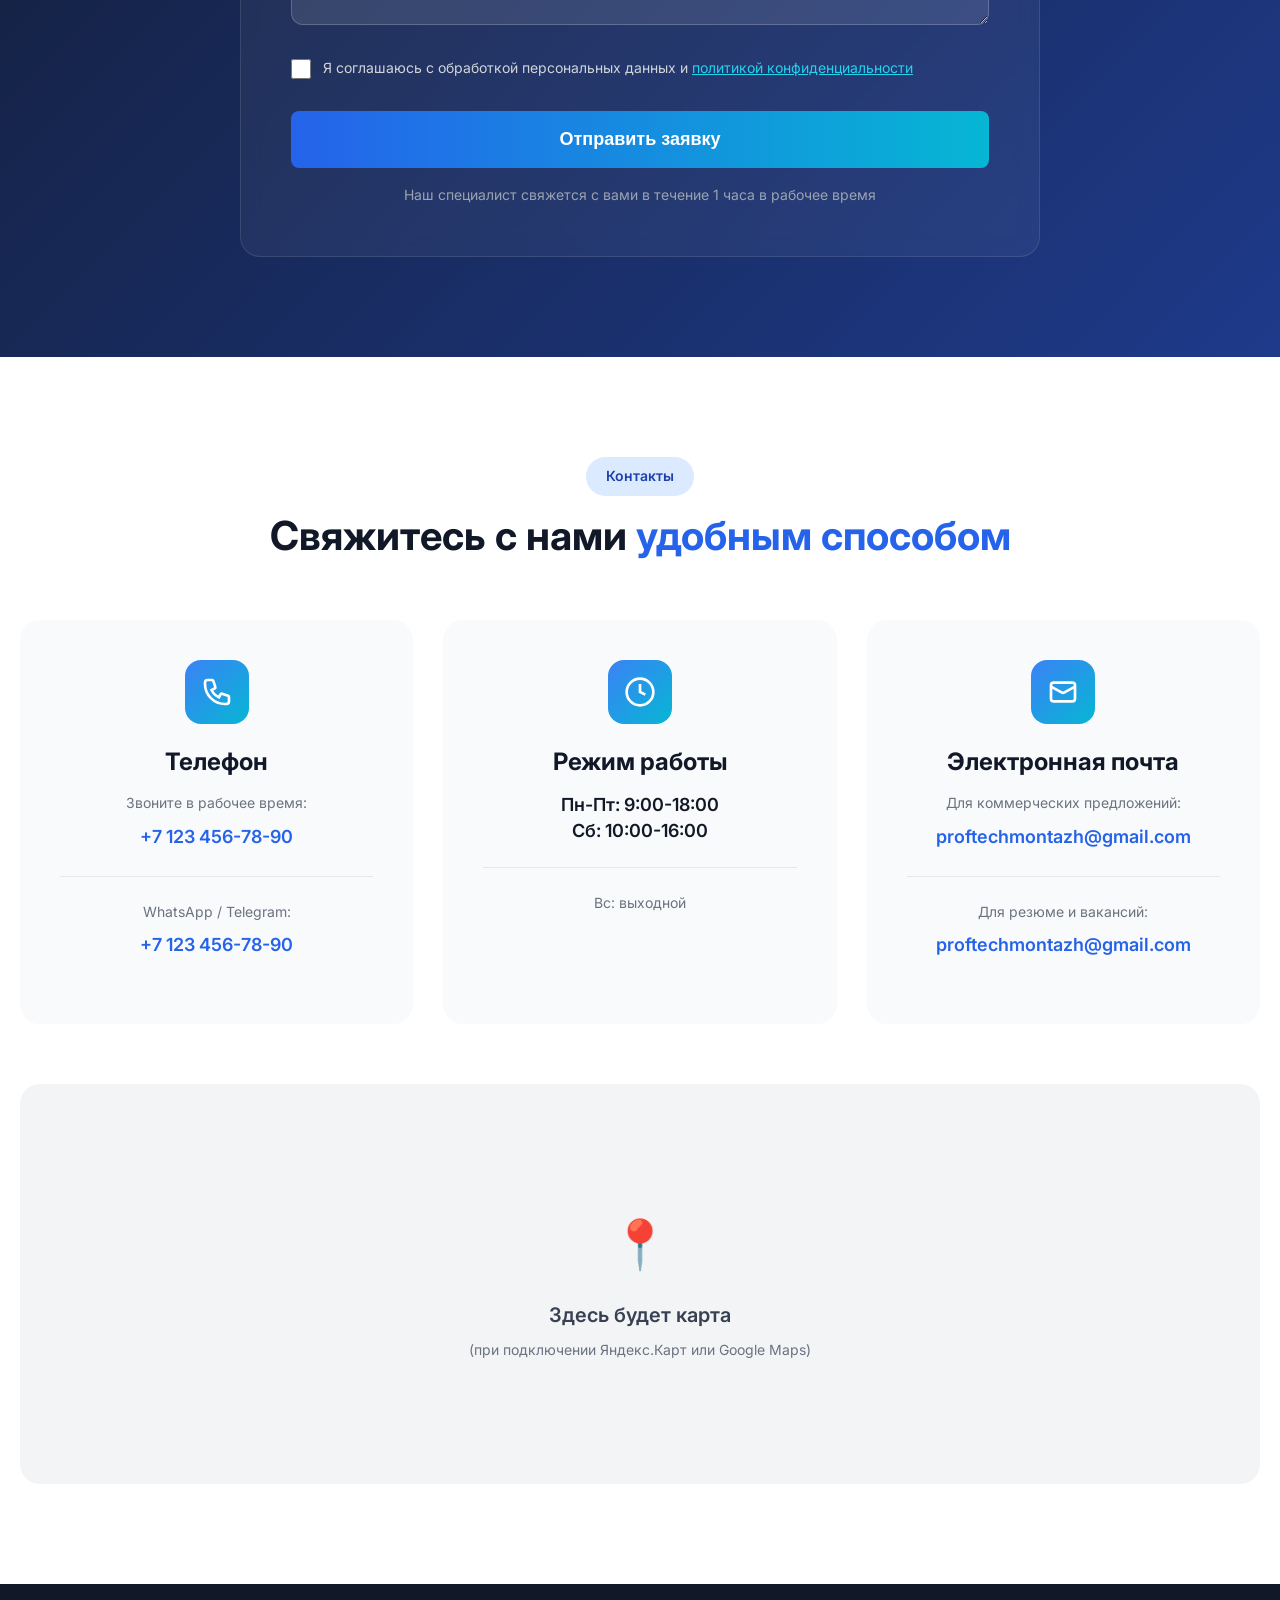
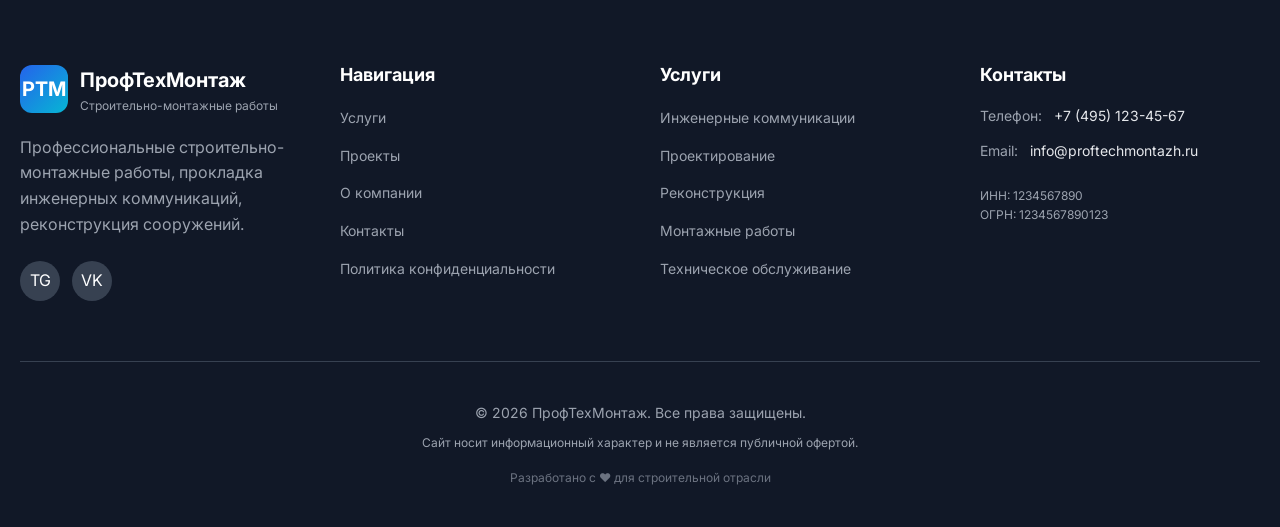
==== commit 52a35eb5: "Update index.html Убираем информацию об офисе" ====
--- a/index.html
+++ b/index.html
@@ -614,20 +614,16 @@
                 </div>
                 
                 <!-- Контакты -->
-                <div class="footer-column">
-                    <h3 class="footer-title">Контакты</h3>
-                    <div class="footer-contacts">
-                        <div class="footer-contact">
-                            <span class="contact-label">Адрес:</span>
-                            <span class="contact-value">г. Киров, ул. Московская, д. 1, офис 1</span>
-                        </div>
-                        <div class="footer-contact">
-                            <span class="contact-label">Телефон:</span>
-                            <a href="tel:+74951234567" class="contact-value">+7 123 456-78-90</a>
-                        </div>
+                    <div class="footer-column">
+                        <h3 class="footer-title">Контакты</h3>
+                            <div class="footer-contacts">
+                                <div class="footer-contact">
+                                <span class="contact-label">Телефон:</span>
+                                <a href="tel:+74951234567" class="contact-value">+7 (495) 123-45-67</a>
+                            </div>
                         <div class="footer-contact">
                             <span class="contact-label">Email:</span>
-                            <a href="mailto:info@proftechmontazh.ru" class="contact-value">proftechmontazh@gmail.com</a>
+                            <a href="mailto:info@proftechmontazh.ru" class="contact-value">info@proftechmontazh.ru</a>
                         </div>
                     </div>
                     <div class="footer-legal">
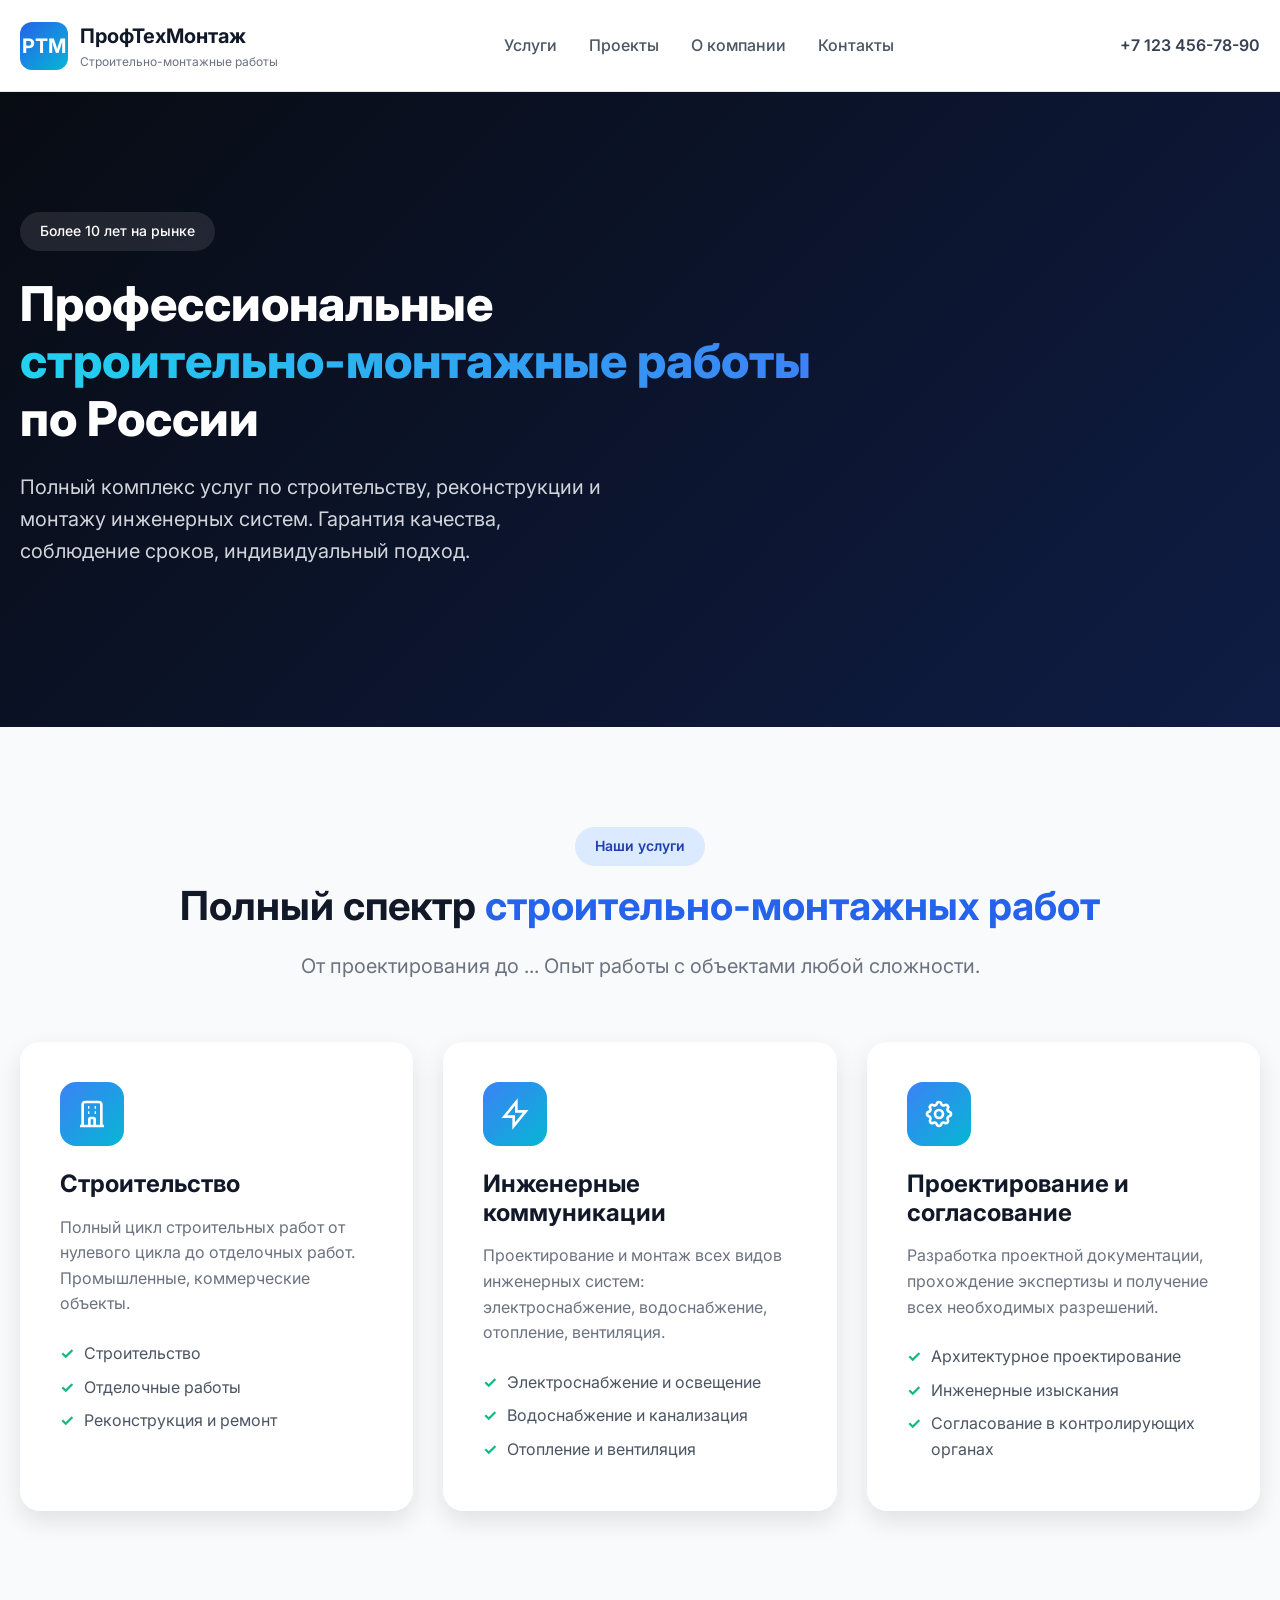
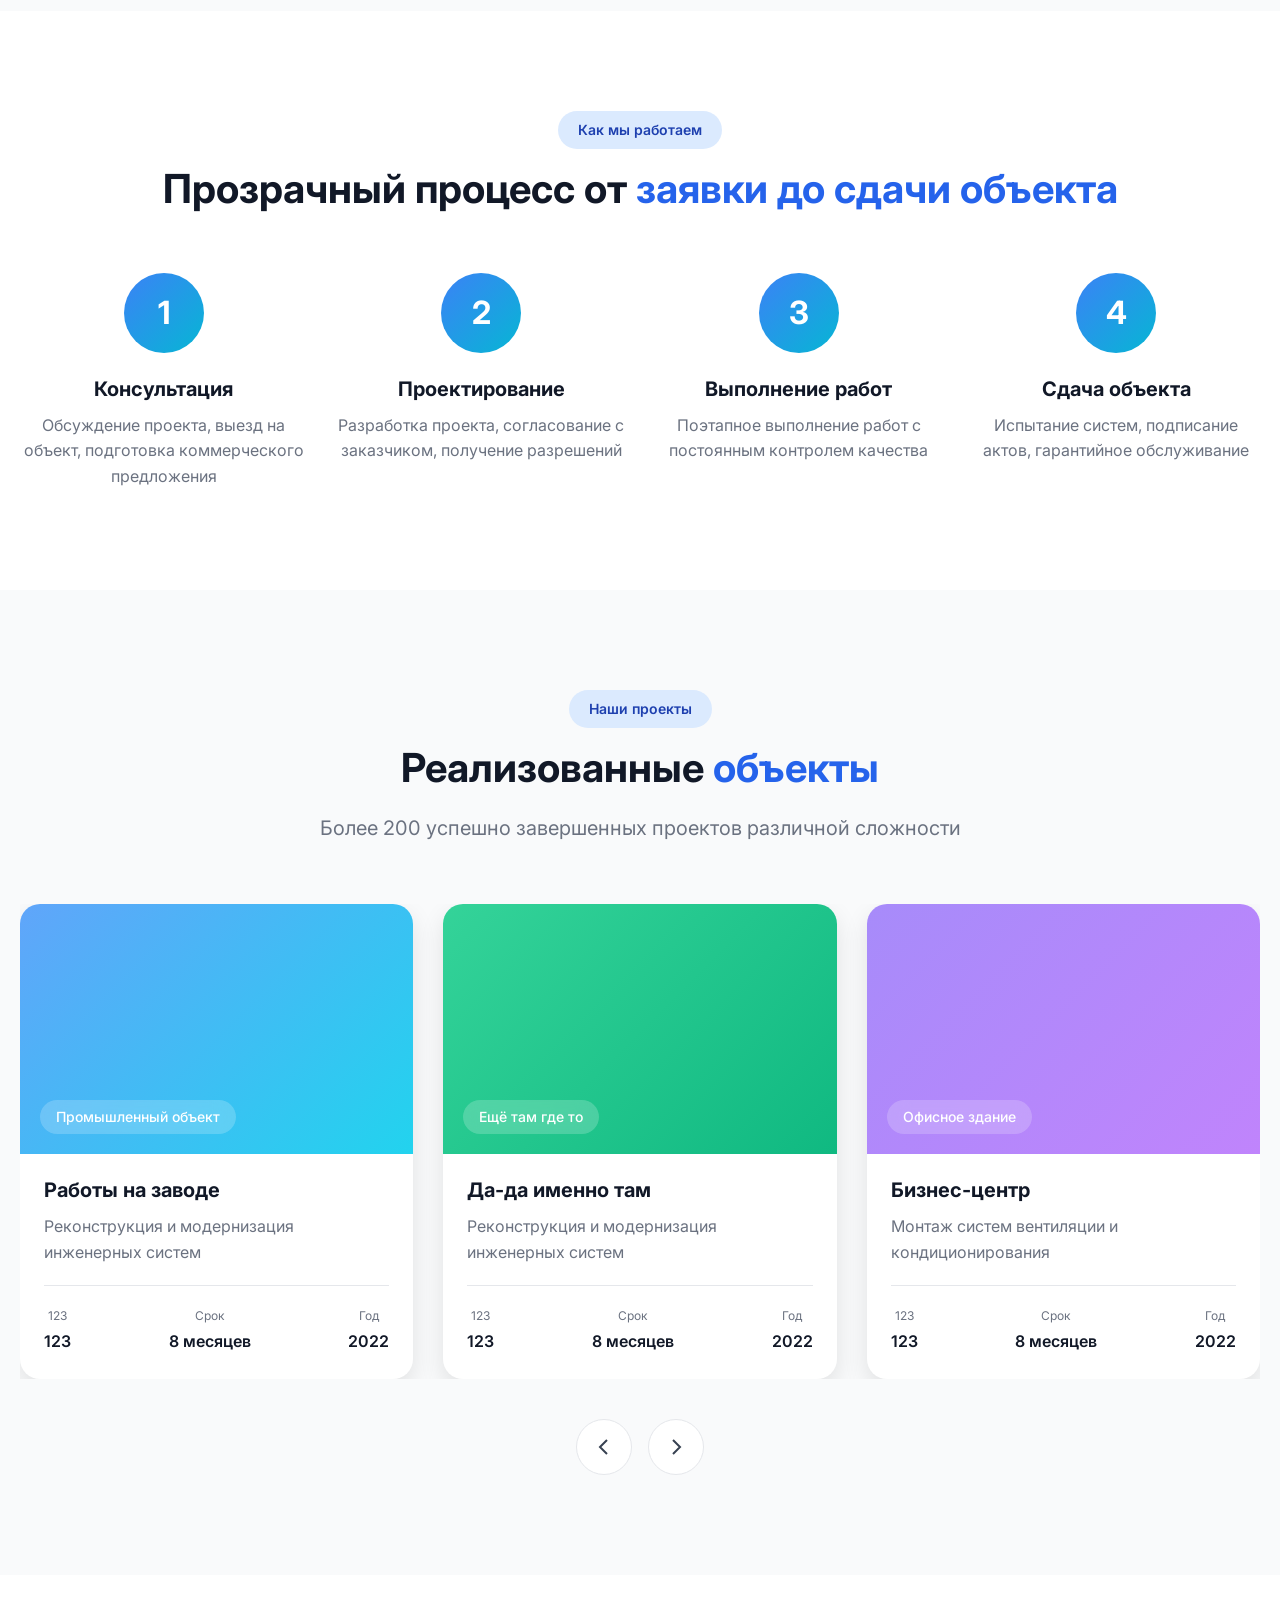
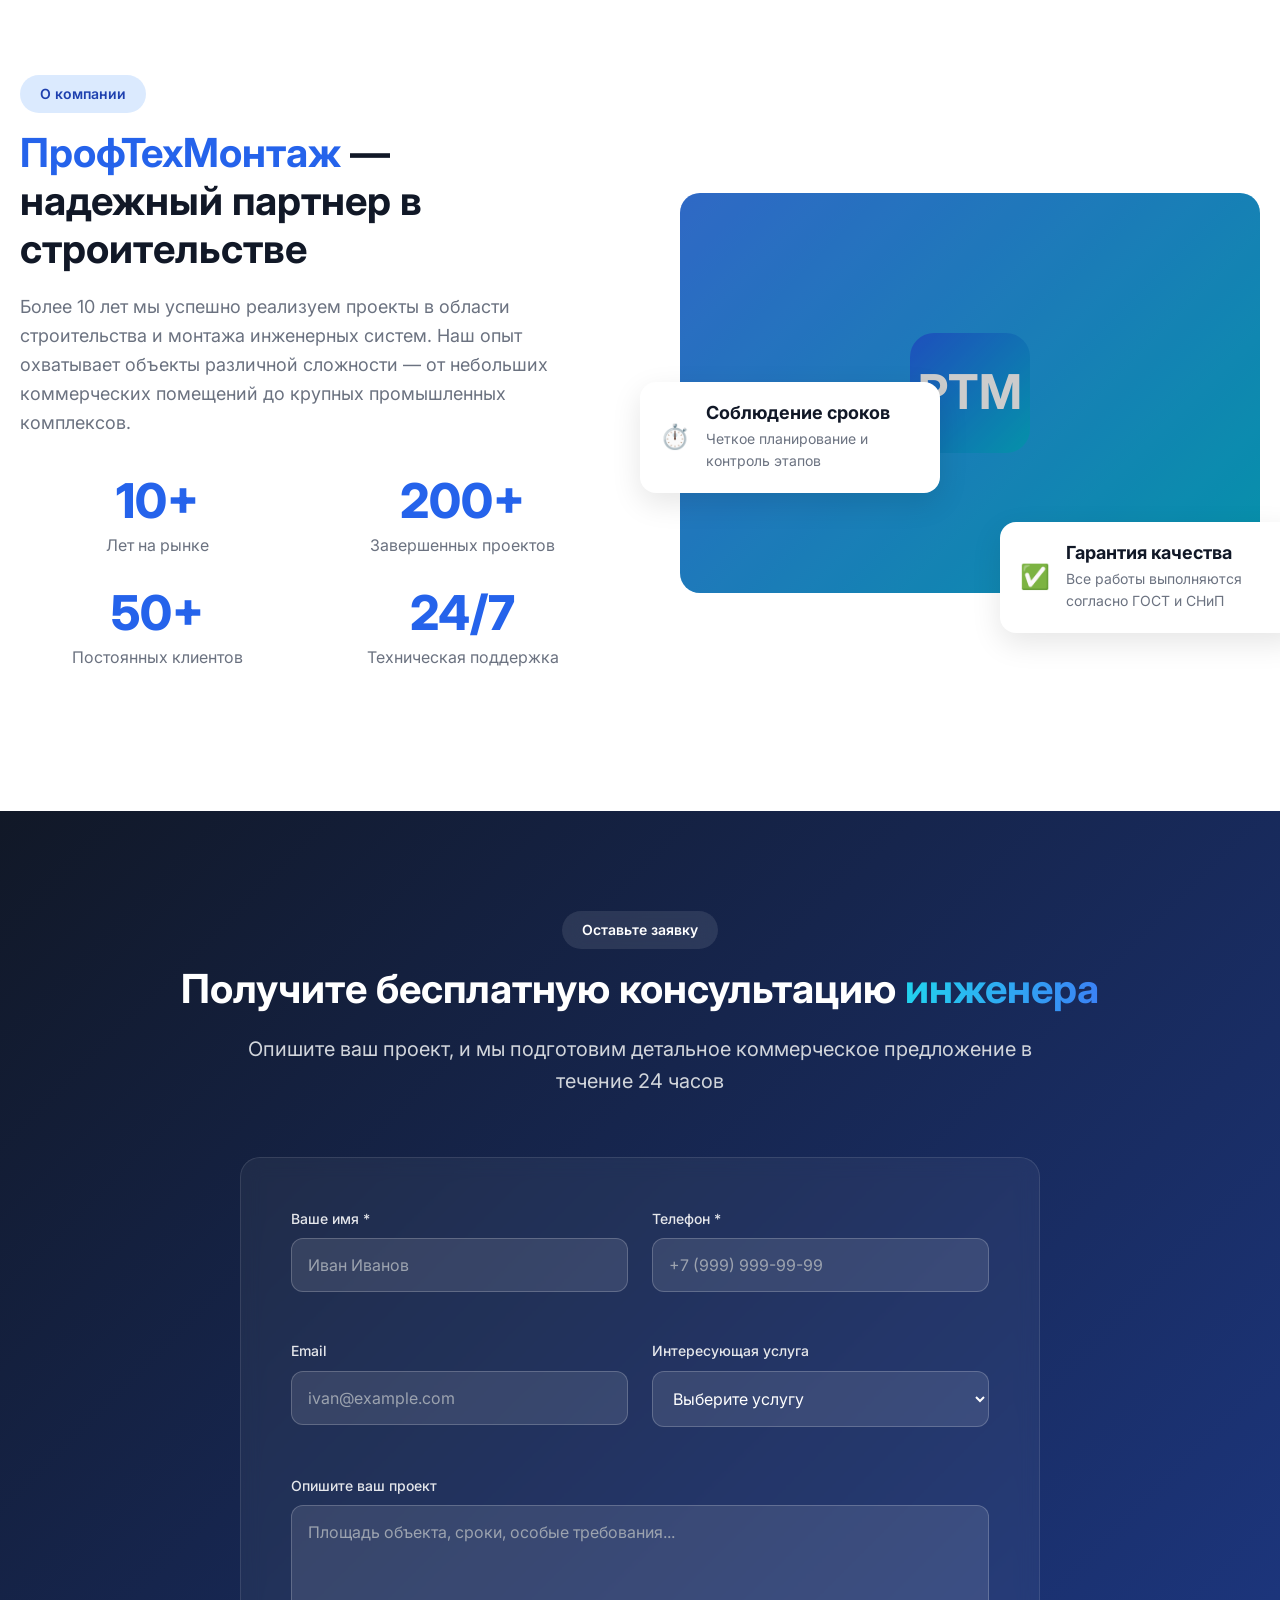
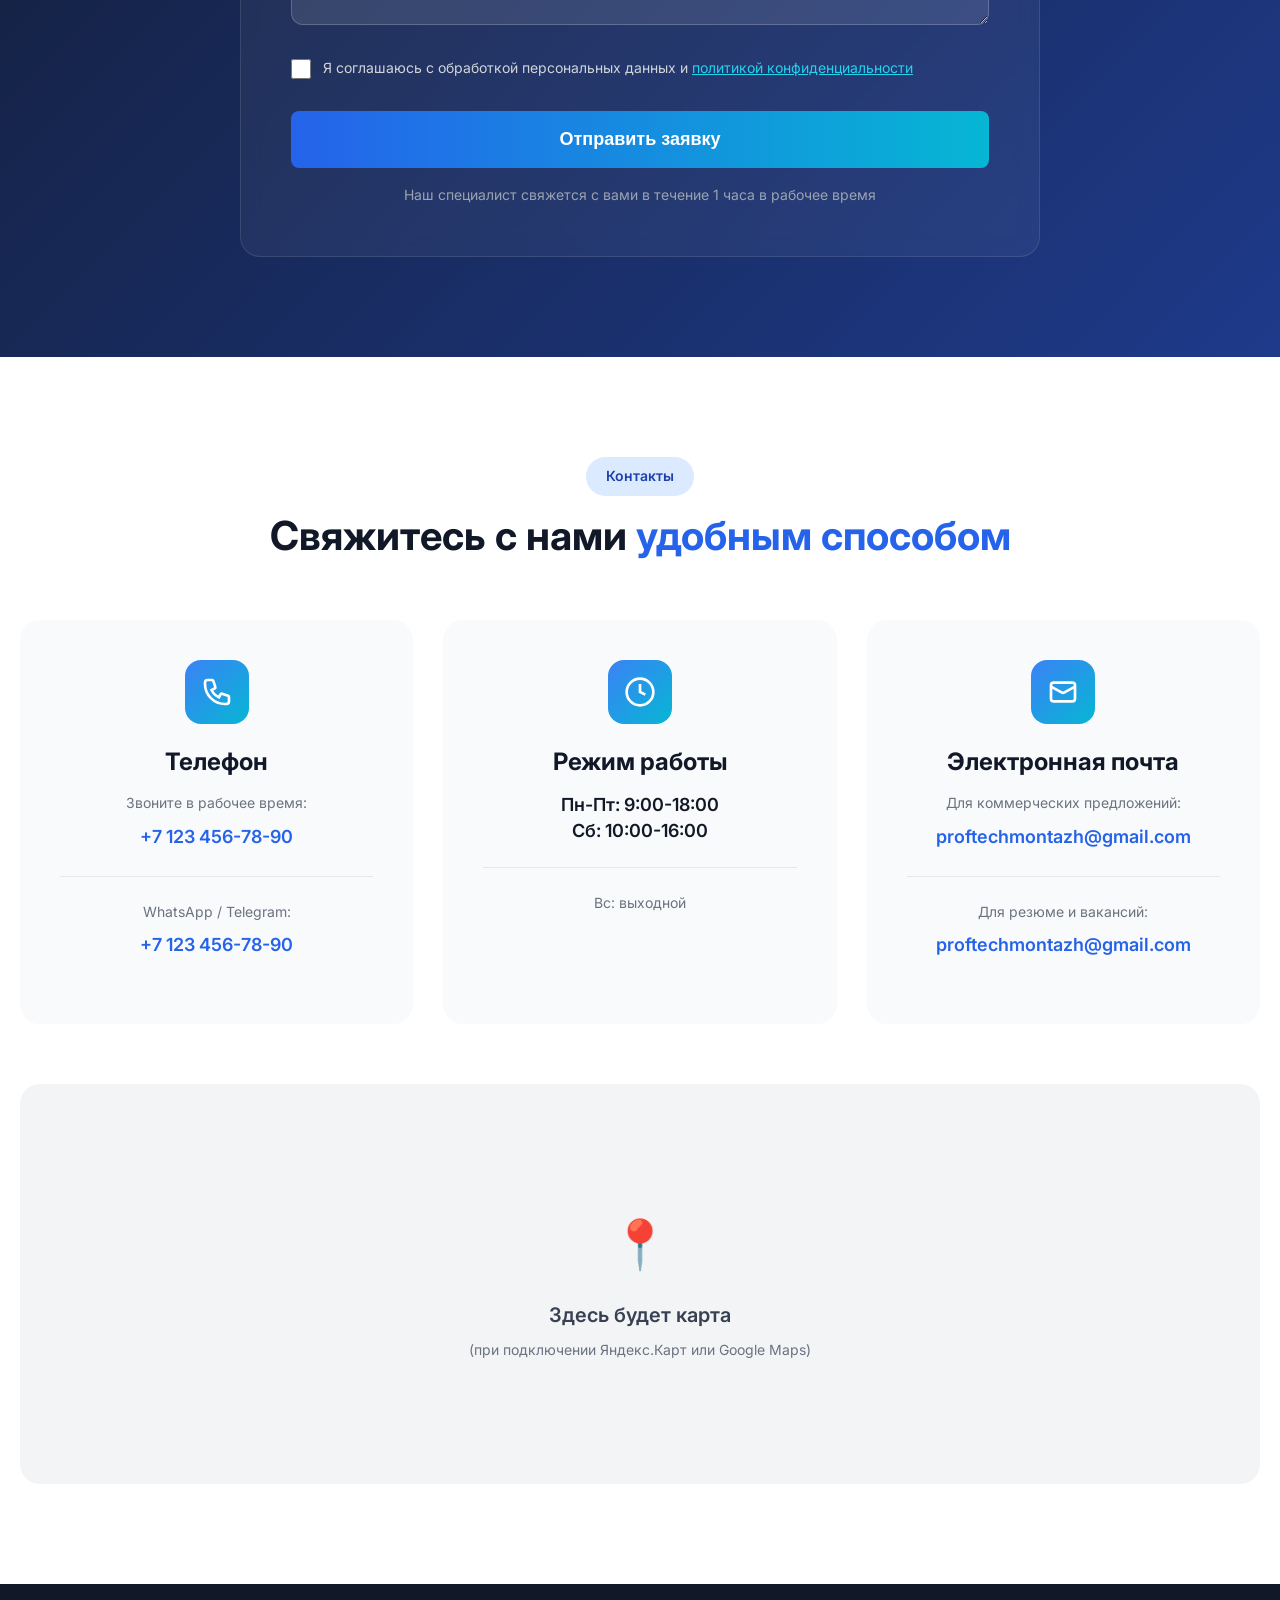
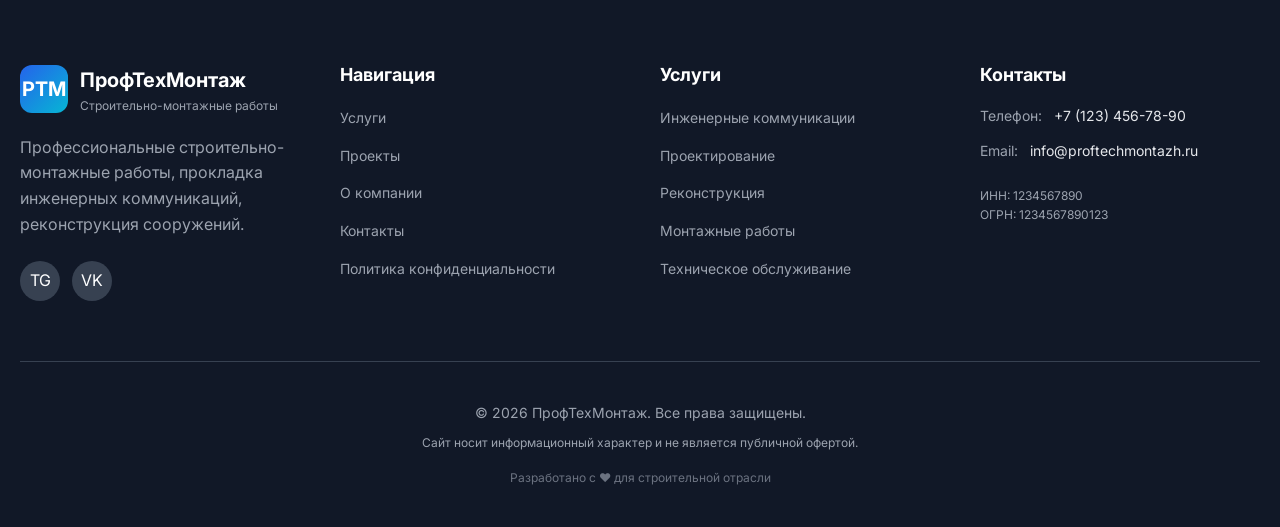
==== commit ad068025: "Update index.html" ====
--- a/index.html
+++ b/index.html
@@ -62,7 +62,7 @@
                 <a href="#projects" class="mobile-nav-link">Проекты</a>
                 <a href="#about" class="mobile-nav-link">О компании</a>
                 <a href="#contacts" class="mobile-nav-link">Контакты</a>
-                <a href="tel:+74951234567" class="mobile-phone-link">+7 123 456-78-90</a>
+                <a href="tel:+71234567890" class="mobile-phone-link">+7 123 456-78-90</a>
             </div>
         </div>
     </header>
@@ -619,7 +619,7 @@
                             <div class="footer-contacts">
                                 <div class="footer-contact">
                                 <span class="contact-label">Телефон:</span>
-                                <a href="tel:+74951234567" class="contact-value">+7 (495) 123-45-67</a>
+                                <a href="tel:+74951234567" class="contact-value">+7 (123) 456-78-90</a>
                             </div>
                         <div class="footer-contact">
                             <span class="contact-label">Email:</span>
@@ -636,7 +636,7 @@
             <!-- Копирайт -->
             <div class="copyright">
                 <p>
-                    © <span id="currentYear">2024</span> ПрофТехМонтаж. Все права защищены.
+                    © <span id="currentYear">2026</span> ПрофТехМонтаж. Все права защищены.
                     <span class="copyright-note">
                         Сайт носит информационный характер и не является публичной офертой.
                     </span>
--- a/style.css
+++ b/style.css
@@ -1121,8 +1121,28 @@
 }
 
 @media (max-width: 768px) {
+    /* ===== HEADER ===== */
     .header-content {
         flex-wrap: wrap;
+        gap: 5px;
+    }
+    
+    .logo {
+        gap: 6px;
+    }
+    
+    .logo-icon {
+        width: 36px;
+        height: 36px;
+        font-size: 16px;
+    }
+    
+    .logo-title {
+        font-size: 14px;
+    }
+    
+    .logo-subtitle {
+        display: none;
     }
     
     .main-nav {
@@ -1133,17 +1153,94 @@
         display: flex;
     }
     
+    .header-contacts {
+        display: none;
+    }
+    
     .mobile-menu.active {
         display: flex;
-    }
-    
-    .header-contacts {
-        order: 3;
+        flex-direction: column;
+        gap: 15px;
+        padding: 20px 0;
+    }
+    
+    .mobile-phone-link {
+        display: block;
+        padding: 15px 0;
+        color: #2563eb;
+        font-weight: 600;
+        font-size: 18px;
+        text-decoration: none;
+        border-top: 1px solid #e5e7eb;
+        margin-top: 10px;
+        text-align: center;
+    }
+    
+    /* ===== ABOUT SECTION НА МОБИЛКАХ ===== */
+    .about-image {
+        display: flex;
+        flex-direction: column;
+        gap: 15px;
+        margin-top: 30px;
+        position: relative; /* Важно! */
+        min-height: auto; /* Отменяем фиксированную высоту */
+    }
+    
+    .image-placeholder {
+        margin-bottom: 0;
+        min-height: 180px;
         width: 100%;
+        position: relative;
+    }
+    
+    /* Переопределяем feature-card для мобилок */
+    .feature-card {
+        position: relative !important; /* Отменяем absolute */
+        top: auto !important;
+        left: auto !important;
+        right: auto !important;
+        bottom: auto !important;
+        width: 100% !important;
+        max-width: 100% !important; /* Отменяем max-width: 300px */
+        margin: 0 !important;
+        background: white;
+        border-radius: 16px;
+        padding: 20px;
+        box-shadow: 0 10px 25px rgba(0, 0, 0, 0.1);
+        display: flex;
+        align-items: center;
+        gap: 16px;
+    }
+    
+    .feature-icon {
+        font-size: 28px;
+        width: 50px;
+        height: 50px;
+        background: #f3f4f6;
+        border-radius: 12px;
+        display: flex;
+        align-items: center;
         justify-content: center;
-        margin-top: 20px;
-    }
-    
+        flex-shrink: 0;
+    }
+    
+    .feature-content {
+        flex: 1;
+    }
+    
+    .feature-title {
+        font-size: 18px;
+        color: #111827;
+        margin-bottom: 4px;
+    }
+    
+    .feature-text {
+        font-size: 14px;
+        color: #6b7280;
+        margin: 0;
+    }
+    
+    /* ===== ОСТАЛЬНЫЕ СТИЛИ ДЛЯ МОБИЛОК ===== */
     .hero-title {
         font-size: 32px;
     }
@@ -1191,15 +1288,6 @@
     .stats-grid {
         grid-template-columns: 1fr;
     }
-    
-    .about-buttons {
-        flex-direction: column;
-    }
-    
-    .about-buttons .btn {
-        width: 100%;
-        text-align: center;
-    }
 }
 
 @media (max-width: 480px) {
@@ -1263,3 +1351,19 @@
 .request-form select.form-input option:hover {
     background-color: #e5e7eb;
 }
+
+/* ===== ЦЕНТРИРОВАНИЕ БЕЙДЖЕЙ ===== */
+.section-badge {
+    display: inline-block;
+    margin-left: auto;
+    margin-right: auto;
+    text-align: center;
+}
+
+.section-header {
+    text-align: center;
+}
+
+.about-section .section-header {
+    text-align: center;
+}
